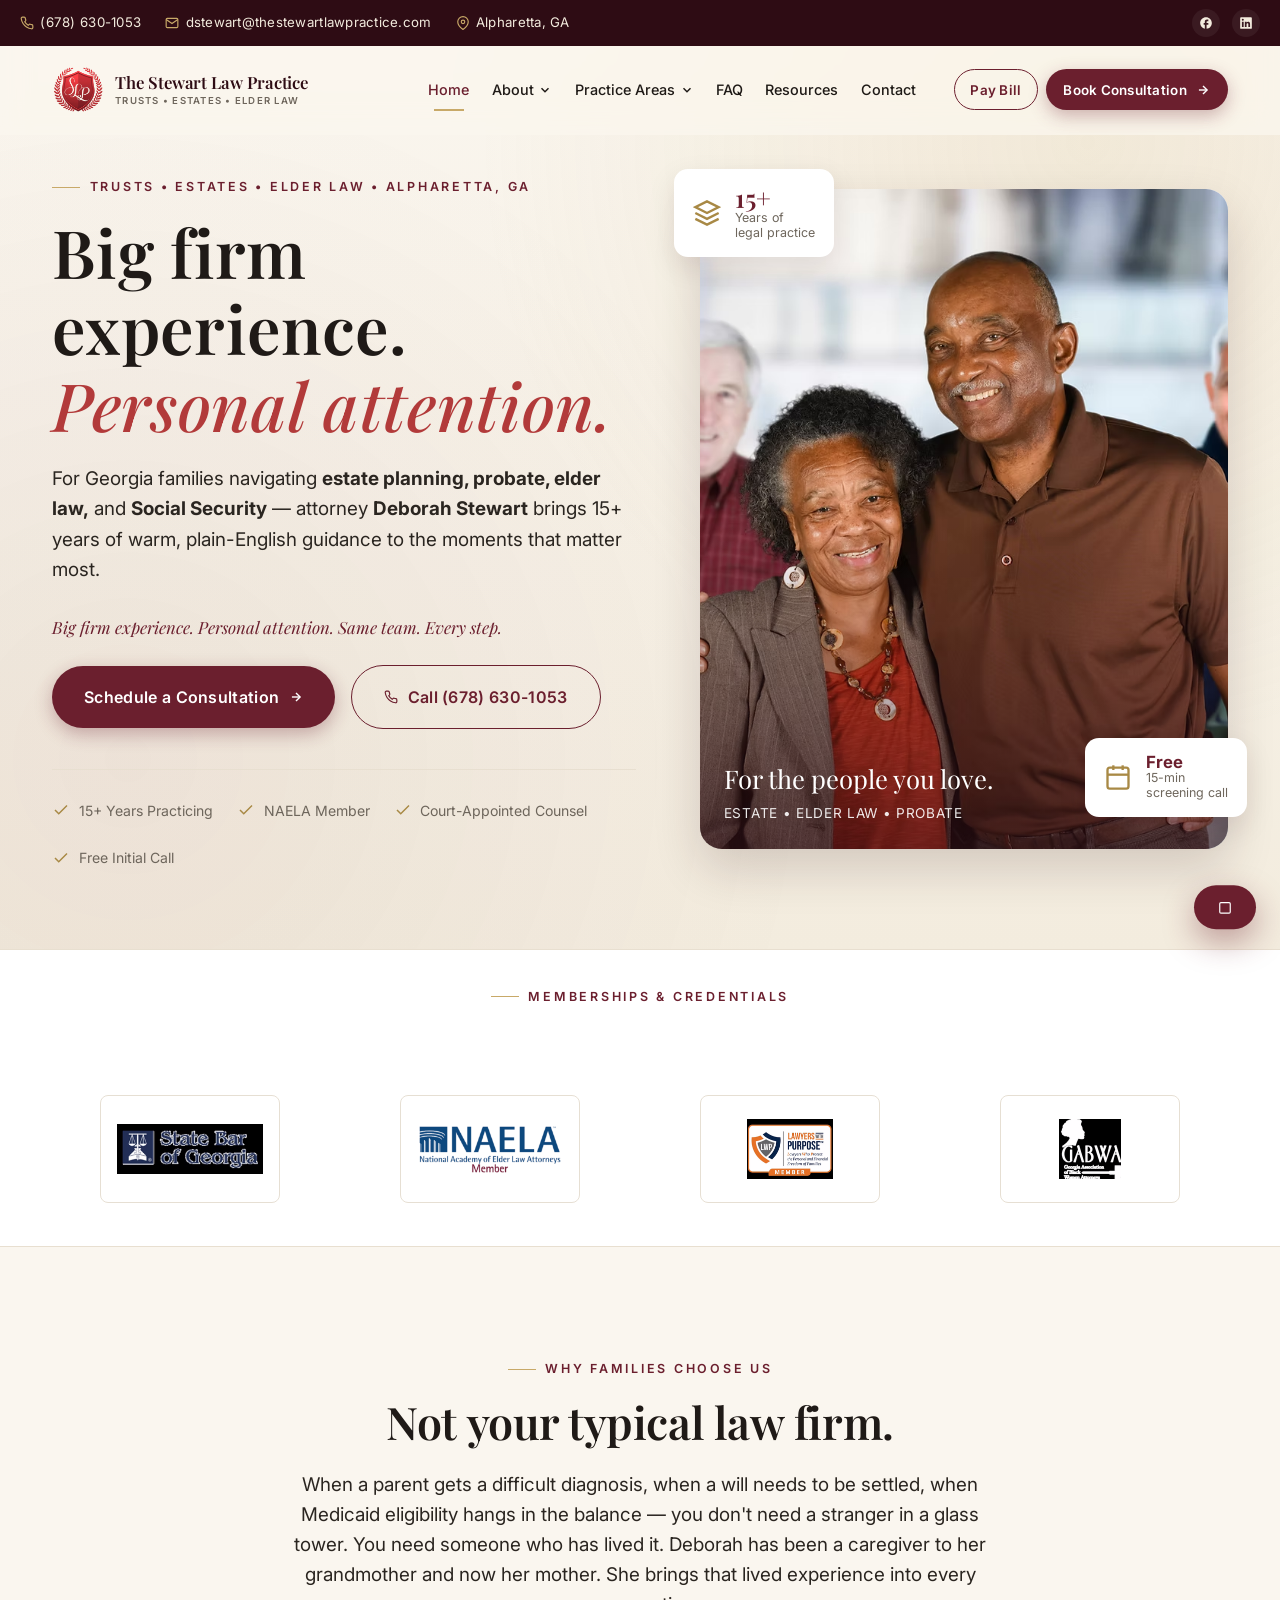
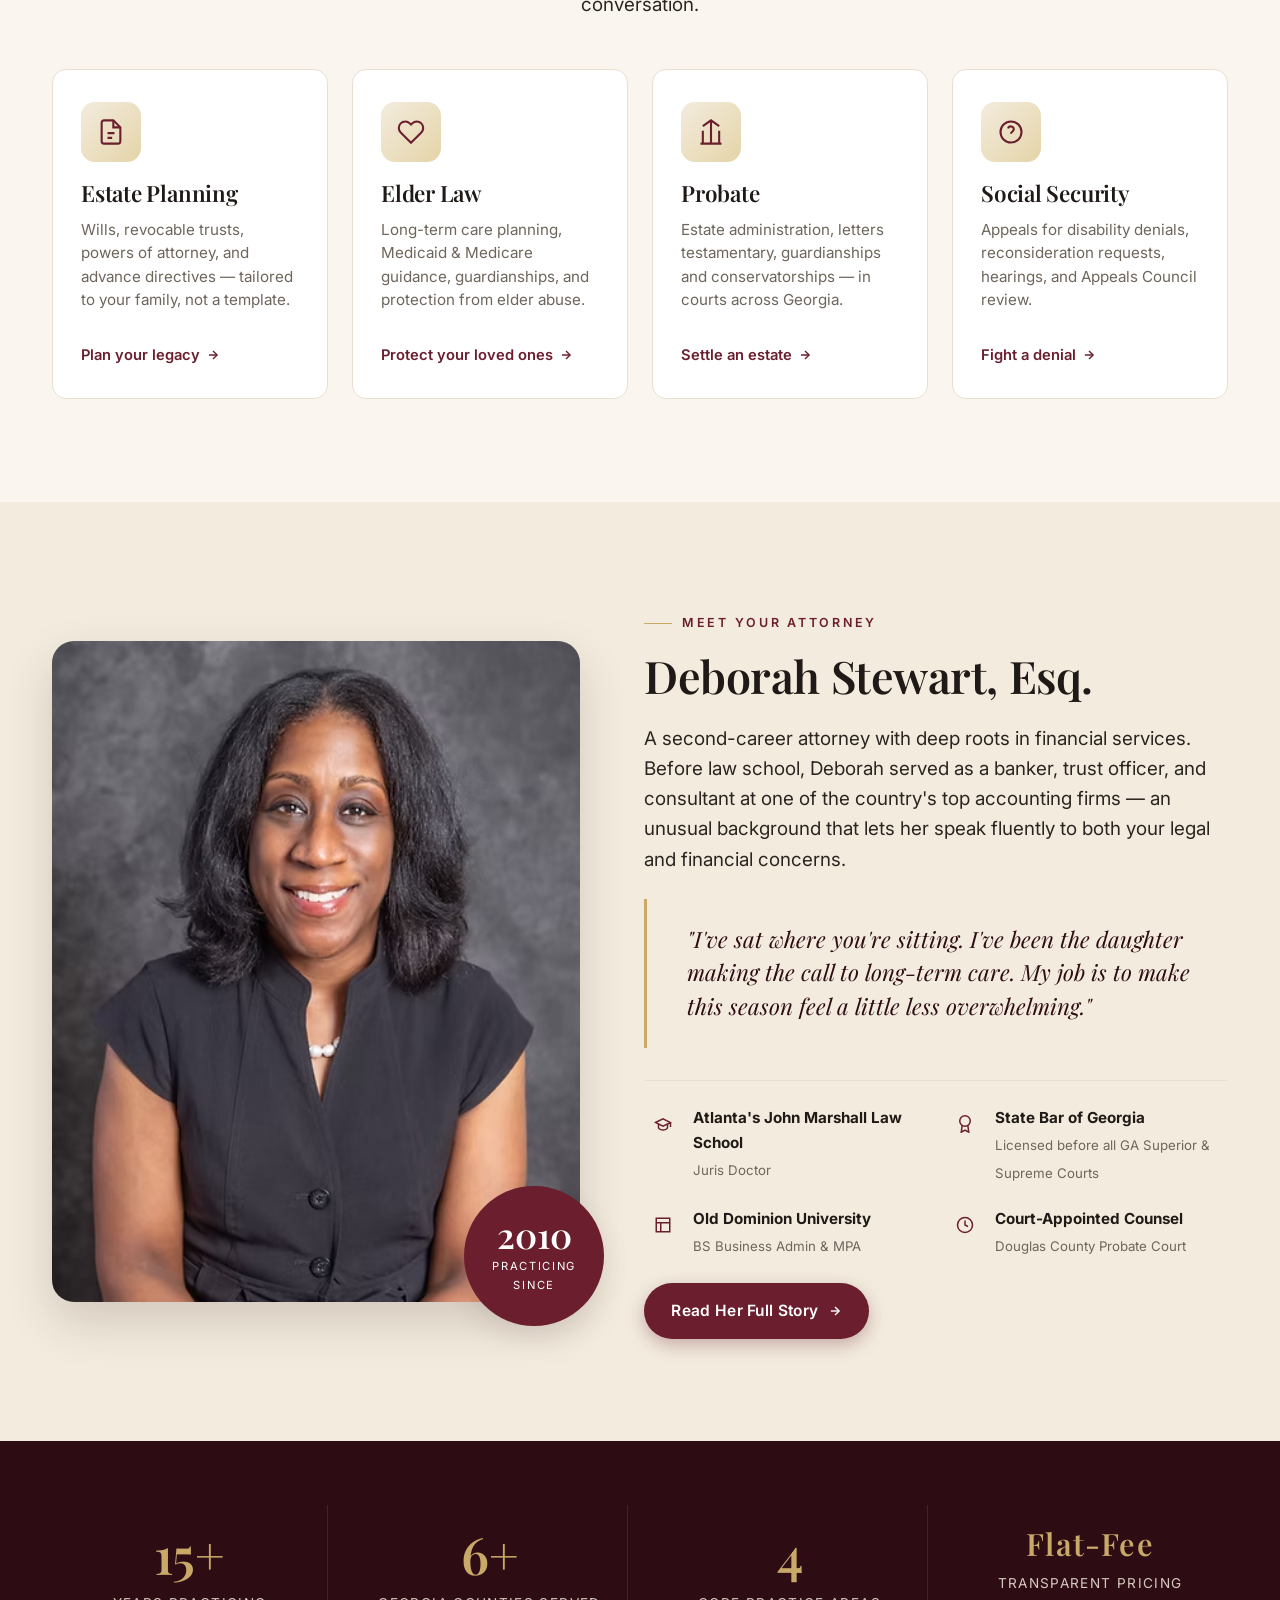
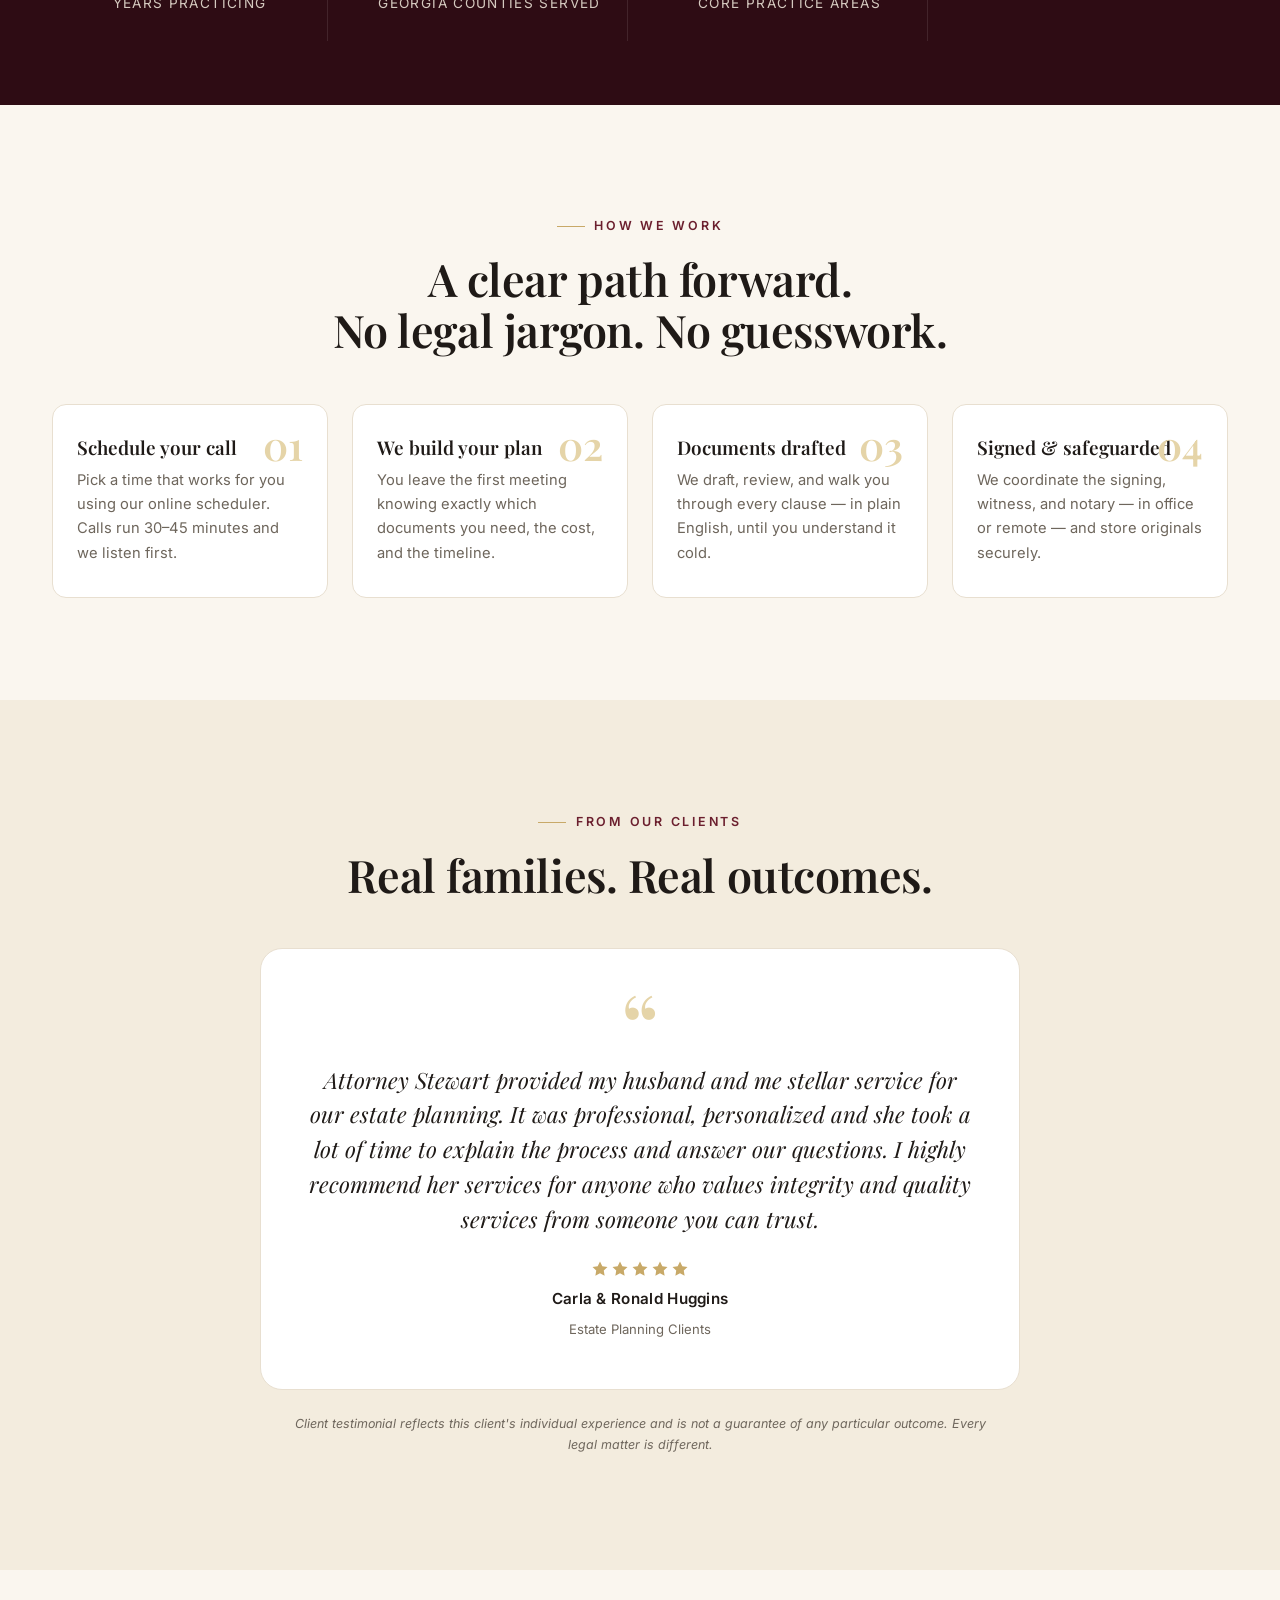
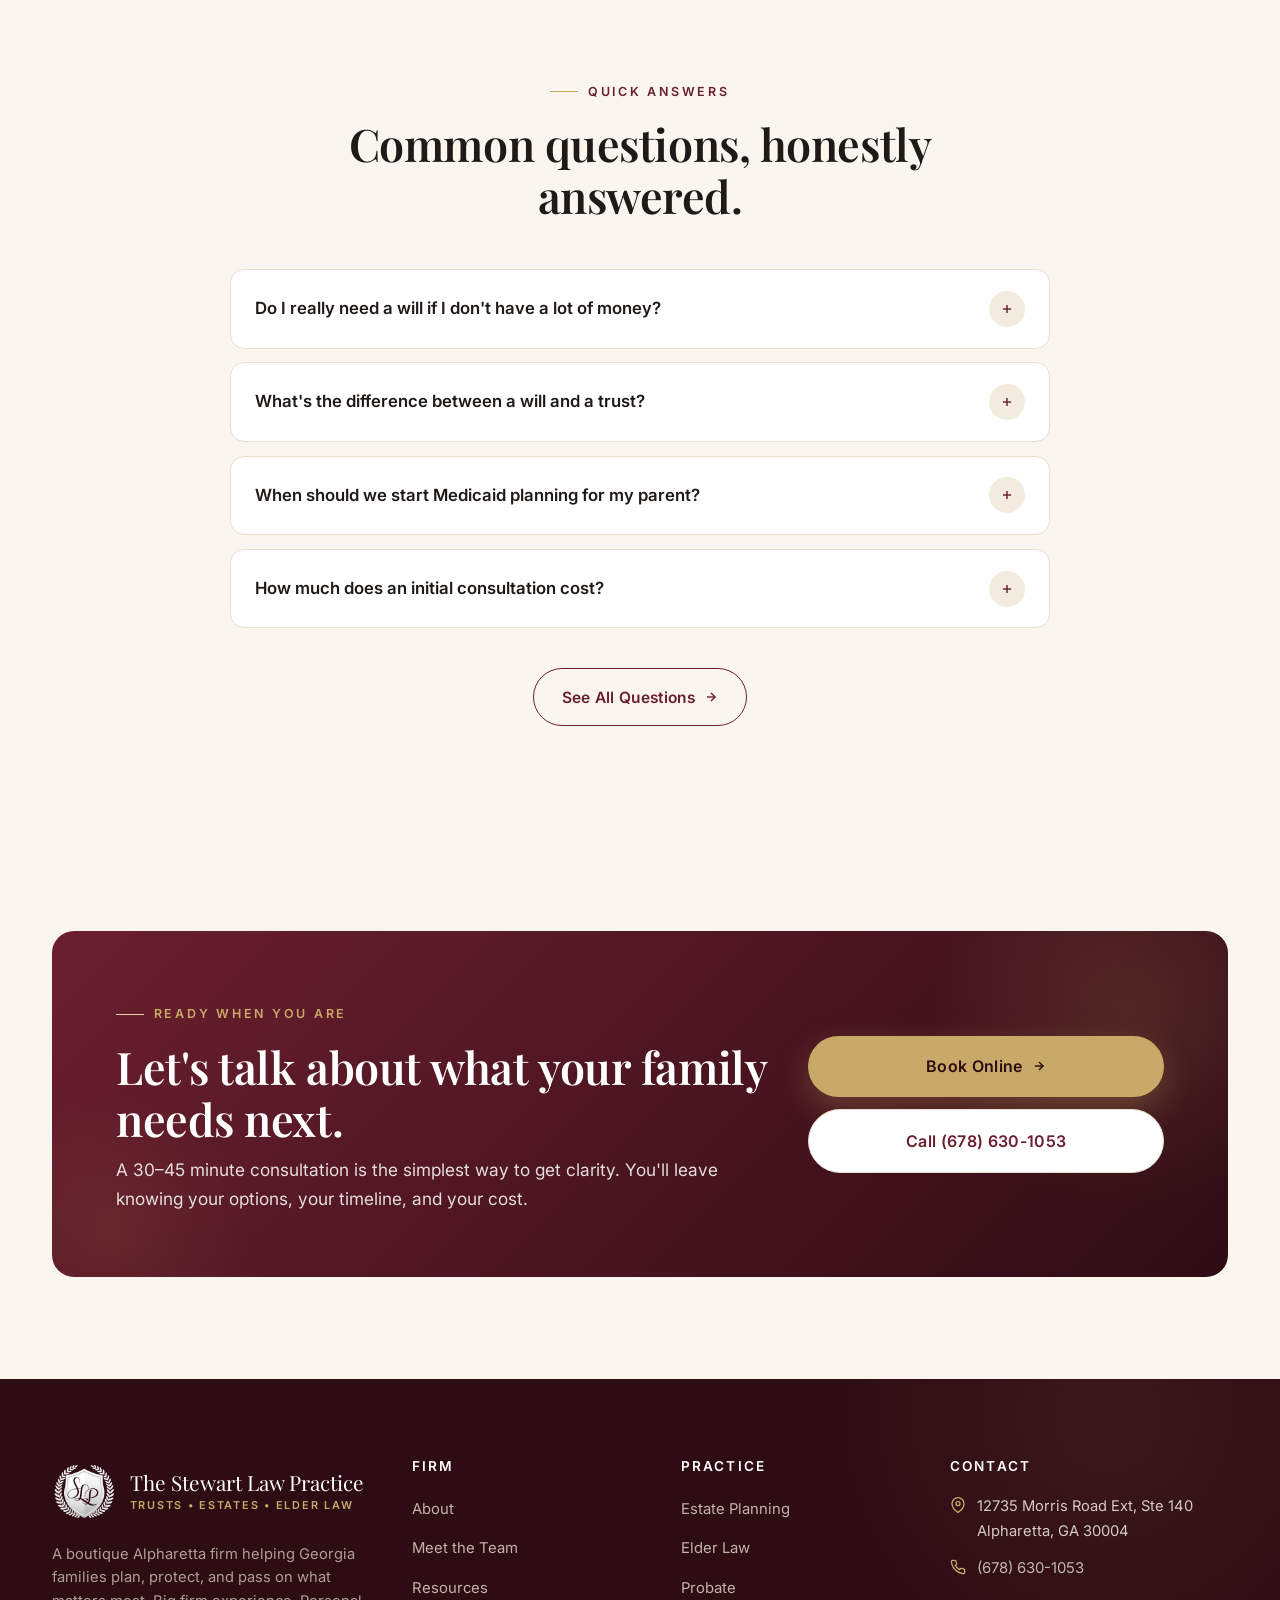
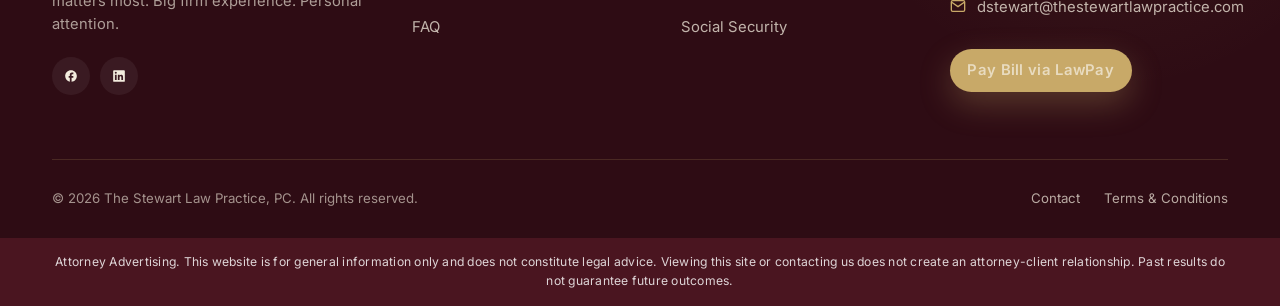
==== index.html @ 31e15aab "Pre-launch QA round: full social-sharing meta on every page + branded OG image - Added complete OG t" ====
<!DOCTYPE html>
<html lang="en">
<head>
<meta charset="UTF-8" />
<meta name="viewport" content="width=device-width, initial-scale=1.0" />
<title>The Stewart Law Practice | Estate, Elder Law & Probate | Alpharetta GA</title>
<meta name="description" content="Boutique Alpharetta law firm. Attorney Deborah Stewart guides Georgia families through estate planning, elder law, probate, and Social Security with 15+ years of personal attention." />
<link rel="canonical" href="https://www.thestewartlawpractice.com/" />
<meta property="og:title" content="The Stewart Law Practice — Estate, Elder Law & Probate Attorney" />
<meta property="og:description" content="Boutique Alpharetta law firm. Attorney Deborah Stewart guides Georgia families through estate planning, elder law, probate, and Social Security with 15+ years of personal attention." />
<meta property="og:type" content="website" />
<meta property="og:url" content="https://www.thestewartlawpractice.com/" />
<meta property="og:image" content="https://www.thestewartlawpractice.com/assets/images/og-share.png" />
<meta property="og:image:width" content="1200" />
<meta property="og:image:height" content="630" />
<meta property="og:site_name" content="The Stewart Law Practice" />
<meta name="twitter:card" content="summary_large_image" />
<meta name="twitter:title" content="The Stewart Law Practice — Estate, Elder Law & Probate Attorney" />
<meta name="twitter:description" content="Boutique Alpharetta law firm. Attorney Deborah Stewart guides Georgia families through estate planning, elder law, probate, and Social Security with 15+ years of personal attention." />
<meta name="twitter:image" content="https://www.thestewartlawpractice.com/assets/images/og-share.png" />
<link rel="icon" type="image/png" href="assets/images/logo/logo-mark-color.png" />
<link rel="apple-touch-icon" href="assets/images/logo/logo-mark-color.png" />

<!-- Fonts -->
<link rel="preconnect" href="https://fonts.googleapis.com" />
<link rel="preconnect" href="https://fonts.gstatic.com" crossorigin />
<link href="https://fonts.googleapis.com/css2?family=Playfair+Display:ital,wght@0,400;0,500;0,600;0,700;1,400;1,500&family=Inter:wght@400;500;600;700&family=Italianno&display=swap" rel="stylesheet" />

<!-- Styles -->
<link rel="stylesheet" href="assets/css/styles.css" />

<!-- Schema -->
<script type="application/ld+json">
{
  "@context": "https://schema.org",
  "@type": "LegalService",
  "name": "The Stewart Law Practice, PC",
  "image": "https://www.thestewartlawpractice.com/assets/images/og-share.png",
  "url": "https://www.thestewartlawpractice.com/",
  "telephone": "+1-678-630-1053",
  "email": "dstewart@thestewartlawpractice.com",
  "priceRange": "$$",
  "address": {
    "@type": "PostalAddress",
    "streetAddress": "12735 Morris Road Ext, Suite 140",
    "addressLocality": "Alpharetta",
    "addressRegion": "GA",
    "postalCode": "30004",
    "addressCountry": "US"
  },
  "areaServed": ["Fulton County GA", "DeKalb County GA", "Cobb County GA", "Gwinnett County GA", "Rockdale County GA"],
  "serviceType": ["Estate Planning", "Elder Law", "Probate", "Social Security Disability"],
  "founder": { "@type": "Person", "name": "Deborah Stewart" },
  "sameAs": [
    "https://www.facebook.com/thestewartlawpractice",
    "https://www.linkedin.com/company/the-stewart-law-practice-pc"
  ]
}
</script>
</head>
<body>

<!-- ===== HEADER ===== -->
<header class="site-header" id="top">
  <div class="topbar">
    <div class="container topbar__inner">
      <div class="topbar__contact">
        <span>
          <svg viewBox="0 0 24 24" fill="none" stroke="currentColor" stroke-width="2"><path d="M22 16.92v3a2 2 0 0 1-2.18 2 19.79 19.79 0 0 1-8.63-3.07 19.5 19.5 0 0 1-6-6 19.79 19.79 0 0 1-3.07-8.67A2 2 0 0 1 4.11 2h3a2 2 0 0 1 2 1.72 12.84 12.84 0 0 0 .7 2.81 2 2 0 0 1-.45 2.11L8.09 9.91a16 16 0 0 0 6 6l1.27-1.27a2 2 0 0 1 2.11-.45 12.84 12.84 0 0 0 2.81.7A2 2 0 0 1 22 16.92z"/></svg>
          <a href="tel:6786301053">(678) 630-1053</a>
        </span>
        <span>
          <svg viewBox="0 0 24 24" fill="none" stroke="currentColor" stroke-width="2"><path d="M4 4h16c1.1 0 2 .9 2 2v12c0 1.1-.9 2-2 2H4c-1.1 0-2-.9-2-2V6c0-1.1.9-2 2-2z"/><polyline points="22,6 12,13 2,6"/></svg>
          <a href="mailto:dstewart@thestewartlawpractice.com">dstewart@thestewartlawpractice.com</a>
        </span>
        <span>
          <svg viewBox="0 0 24 24" fill="none" stroke="currentColor" stroke-width="2"><path d="M21 10c0 7-9 13-9 13s-9-6-9-13a9 9 0 0 1 18 0z"/><circle cx="12" cy="10" r="3"/></svg>
          Alpharetta, GA
        </span>
      </div>
      <div class="topbar__socials">
        <a href="https://www.facebook.com/thestewartlawpractice" target="_blank" rel="noopener" aria-label="Facebook"><svg viewBox="0 0 24 24" fill="currentColor"><path d="M22 12c0-5.52-4.48-10-10-10S2 6.48 2 12c0 4.84 3.44 8.87 8 9.8V15H8v-3h2V9.5C10 7.57 11.57 6 13.5 6H16v3h-2c-.55 0-1 .45-1 1v2h3v3h-3v6.95c5.05-.5 9-4.76 9-9.95z"/></svg></a>
        <a href="https://www.linkedin.com/company/the-stewart-law-practice-pc" target="_blank" rel="noopener" aria-label="LinkedIn"><svg viewBox="0 0 24 24" fill="currentColor"><path d="M20.5 2h-17A1.5 1.5 0 0 0 2 3.5v17A1.5 1.5 0 0 0 3.5 22h17a1.5 1.5 0 0 0 1.5-1.5v-17A1.5 1.5 0 0 0 20.5 2zM8 19H5v-9h3zM6.5 8.25A1.75 1.75 0 1 1 8.25 6.5 1.78 1.78 0 0 1 6.5 8.25zM19 19h-3v-4.74c0-1.42-.6-1.93-1.38-1.93A1.74 1.74 0 0 0 13 14.19a.66.66 0 0 0 0 .14V19h-3v-9h2.9v1.3a3.11 3.11 0 0 1 2.7-1.4c1.55 0 3.36.86 3.36 3.66z"/></svg></a>
      </div>
    </div>
  </div>
  <div class="container">
    <nav class="nav" aria-label="Primary">
      <a class="brand" href="index.html" aria-label="The Stewart Law Practice — Home">
        <span class="brand__mark"><picture><source srcset="assets/images/logo/logo-mark-color.webp" type="image/webp" /><img src="assets/images/logo/logo-mark-color.png" alt="The Stewart Law Practice crest" /></picture></span>
        <span class="brand__text">
          <span class="brand__name">The Stewart Law Practice</span>
          <span class="brand__tag">Trusts &bull; Estates &bull; Elder Law</span>
        </span>
      </a>
      <ul class="nav__list">
        <li class="nav__item"><a href="index.html" class="nav__link is-active">Home</a></li>
        <li class="nav__item has-dropdown">
          <a href="about.html" class="nav__link">About <svg viewBox="0 0 24 24" fill="none" stroke="currentColor" stroke-width="2.5"><polyline points="6 9 12 15 18 9"/></svg></a>
          <div class="dropdown">
            <a href="about.html"><span class="dropdown__icon"><svg viewBox="0 0 24 24" fill="none" stroke="currentColor" stroke-width="2"><path d="M3 21v-2a4 4 0 0 1 4-4h10a4 4 0 0 1 4 4v2"/><circle cx="12" cy="7" r="4"/></svg></span><span><span class="dropdown__title">Our Firm</span><span class="dropdown__sub">Story, mission, why families choose us</span></span></a>
            <a href="team.html"><span class="dropdown__icon"><svg viewBox="0 0 24 24" fill="none" stroke="currentColor" stroke-width="2"><path d="M17 21v-2a4 4 0 0 0-4-4H5a4 4 0 0 0-4 4v2"/><circle cx="9" cy="7" r="4"/><path d="M23 21v-2a4 4 0 0 0-3-3.87"/><path d="M16 3.13a4 4 0 0 1 0 7.75"/></svg></span><span><span class="dropdown__title">Meet the Team</span><span class="dropdown__sub">Deborah Stewart & associates</span></span></a>
          </div>
        </li>
        <li class="nav__item has-dropdown">
          <a href="#" class="nav__link">Practice Areas <svg viewBox="0 0 24 24" fill="none" stroke="currentColor" stroke-width="2.5"><polyline points="6 9 12 15 18 9"/></svg></a>
          <div class="dropdown">
            <a href="estate-planning.html"><span class="dropdown__icon"><svg viewBox="0 0 24 24" fill="none" stroke="currentColor" stroke-width="2"><path d="M14 2H6a2 2 0 0 0-2 2v16a2 2 0 0 0 2 2h12a2 2 0 0 0 2-2V8z"/><polyline points="14 2 14 8 20 8"/><line x1="9" y1="13" x2="15" y2="13"/><line x1="9" y1="17" x2="13" y2="17"/></svg></span><span><span class="dropdown__title">Estate Planning</span><span class="dropdown__sub">Wills, trusts, advance directives, POAs</span></span></a>
            <a href="elder-law.html"><span class="dropdown__icon"><svg viewBox="0 0 24 24" fill="none" stroke="currentColor" stroke-width="2"><path d="M20.84 4.61a5.5 5.5 0 0 0-7.78 0L12 5.67l-1.06-1.06a5.5 5.5 0 0 0-7.78 7.78l1.06 1.06L12 21.23l7.78-7.78 1.06-1.06a5.5 5.5 0 0 0 0-7.78z"/></svg></span><span><span class="dropdown__title">Elder Law</span><span class="dropdown__sub">Medicaid, long-term care, guardianships</span></span></a>
            <a href="probate.html"><span class="dropdown__icon"><svg viewBox="0 0 24 24" fill="none" stroke="currentColor" stroke-width="2"><path d="M3 6l3 1m0 0l-3 9a5.002 5.002 0 006.001 0M6 7l3 9M6 7l6-2m6 2l3-1m-3 1l-3 9a5.002 5.002 0 006.001 0M18 7l3 9m-3-9l-6-2m0-2v2m0 16V5m0 16H9m3 0h3"/></svg></span><span><span class="dropdown__title">Probate</span><span class="dropdown__sub">Estate administration in Georgia courts</span></span></a>
            <a href="social-security.html"><span class="dropdown__icon"><svg viewBox="0 0 24 24" fill="none" stroke="currentColor" stroke-width="2"><circle cx="12" cy="12" r="10"/><path d="M9.09 9a3 3 0 0 1 5.83 1c0 2-3 3-3 3"/><line x1="12" y1="17" x2="12.01" y2="17"/></svg></span><span><span class="dropdown__title">Social Security</span><span class="dropdown__sub">Denial appeals & disability hearings</span></span></a>
          </div>
        </li>
        <li class="nav__item"><a href="faq.html" class="nav__link">FAQ</a></li>
        <li class="nav__item"><a href="resources.html" class="nav__link">Resources</a></li>
        <li class="nav__item"><a href="contact.html" class="nav__link">Contact</a></li>
      </ul>
      <div class="nav__cta">
        <a href="https://secure.lawpay.com/pages/thestewartlawpractice/operating" target="_blank" rel="noopener" class="btn btn--ghost btn--sm">Pay Bill</a>
        <a href="https://calendly.com/meetwithstewartlaw" target="_blank" rel="noopener" class="btn btn--primary btn--sm">Book Consultation <svg viewBox="0 0 24 24" fill="none" stroke="currentColor" stroke-width="2.4"><line x1="5" y1="12" x2="19" y2="12"/><polyline points="12 5 19 12 12 19"/></svg></a>
      </div>
      <button class="nav__toggle" data-nav-toggle aria-label="Open menu" aria-expanded="false"></button>
    </nav>
  </div>
</header>

<!-- Mobile nav -->
<div class="mobile-nav" data-mobile-nav>
  <ul class="mobile-nav__list">
    <li class="mobile-nav__item"><a href="index.html" class="mobile-nav__link">Home</a></li>
    <li class="mobile-nav__item">
      <button class="mobile-nav__link" data-mobile-sub>About <svg viewBox="0 0 24 24" fill="none" stroke="currentColor" stroke-width="2.5"><polyline points="6 9 12 15 18 9"/></svg></button>
      <div class="mobile-nav__sub">
        <a href="about.html">Our Firm</a>
        <a href="team.html">Meet the Team</a>
      </div>
    </li>
    <li class="mobile-nav__item">
      <button class="mobile-nav__link" data-mobile-sub>Practice Areas <svg viewBox="0 0 24 24" fill="none" stroke="currentColor" stroke-width="2.5"><polyline points="6 9 12 15 18 9"/></svg></button>
      <div class="mobile-nav__sub">
        <a href="estate-planning.html">Estate Planning</a>
        <a href="elder-law.html">Elder Law</a>
        <a href="probate.html">Probate</a>
        <a href="social-security.html">Social Security</a>
      </div>
    </li>
    <li class="mobile-nav__item"><a href="faq.html" class="mobile-nav__link">FAQ</a></li>
    <li class="mobile-nav__item"><a href="resources.html" class="mobile-nav__link">Resources</a></li>
    <li class="mobile-nav__item"><a href="contact.html" class="mobile-nav__link">Contact</a></li>
  </ul>
  <div class="mobile-nav__cta">
    <a href="https://calendly.com/meetwithstewartlaw" target="_blank" rel="noopener" class="btn btn--primary">Book a Consultation</a>
    <a href="tel:6786301053" class="btn btn--ghost">Call (678) 630-1053</a>
    <a href="https://secure.lawpay.com/pages/thestewartlawpractice/operating" target="_blank" rel="noopener" class="btn btn--light">Pay Bill via LawPay</a>
  </div>
</div>

<!-- ===== HERO ===== -->
<section class="hero">
  <div class="container">
    <div class="hero__inner">
      <div class="hero__copy reveal">
        <span class="eyebrow">Trusts • Estates • Elder Law • Alpharetta, GA</span>
        <h1 class="hero__title">Big f&zwnj;irm experience.<br/><span class="hero__title-accent">Personal attention.</span></h1>
        <p class="hero__sub">For Georgia families navigating <strong>estate planning, probate, elder law,</strong> and <strong>Social Security</strong> &mdash; attorney <strong>Deborah Stewart</strong> brings 15+ years of warm, plain-English guidance to the moments that matter most.</p>
        <p style="font-family: var(--font-display); font-style: italic; color: var(--color-primary); font-size: 1.05rem; margin-bottom: 1.5rem;">Big firm experience. Personal attention. Same team. Every step.</p>
        <div class="hero__cta">
          <a href="https://calendly.com/meetwithstewartlaw" target="_blank" rel="noopener" class="btn btn--primary btn--lg">Schedule a Consultation <svg viewBox="0 0 24 24" fill="none" stroke="currentColor" stroke-width="2.4"><line x1="5" y1="12" x2="19" y2="12"/><polyline points="12 5 19 12 12 19"/></svg></a>
          <a href="tel:6786301053" class="btn btn--ghost btn--lg">
            <svg viewBox="0 0 24 24" fill="none" stroke="currentColor" stroke-width="2"><path d="M22 16.92v3a2 2 0 0 1-2.18 2 19.79 19.79 0 0 1-8.63-3.07 19.5 19.5 0 0 1-6-6 19.79 19.79 0 0 1-3.07-8.67A2 2 0 0 1 4.11 2h3a2 2 0 0 1 2 1.72 12.84 12.84 0 0 0 .7 2.81 2 2 0 0 1-.45 2.11L8.09 9.91a16 16 0 0 0 6 6l1.27-1.27a2 2 0 0 1 2.11-.45 12.84 12.84 0 0 0 2.81.7A2 2 0 0 1 22 16.92z"/></svg>
            Call (678) 630-1053
          </a>
        </div>
        <div class="hero__trust">
          <div class="hero__trust-item"><svg viewBox="0 0 24 24" fill="none" stroke="currentColor" stroke-width="2"><polyline points="20 6 9 17 4 12"/></svg> 15+ Years Practicing</div>
          <div class="hero__trust-item"><svg viewBox="0 0 24 24" fill="none" stroke="currentColor" stroke-width="2"><polyline points="20 6 9 17 4 12"/></svg> NAELA Member</div>
          <div class="hero__trust-item"><svg viewBox="0 0 24 24" fill="none" stroke="currentColor" stroke-width="2"><polyline points="20 6 9 17 4 12"/></svg> Court-Appointed Counsel</div>
          <div class="hero__trust-item"><svg viewBox="0 0 24 24" fill="none" stroke="currentColor" stroke-width="2"><polyline points="20 6 9 17 4 12"/></svg> Free Initial Call</div>
        </div>
      </div>
      <div class="hero__visual reveal reveal-delay-2">
        <div class="hero__portrait-card">
          <picture>
            <source srcset="assets/images/hero/families-hero.avif" type="image/avif" />
            <source srcset="assets/images/hero/families-hero.webp" type="image/webp" />
            <img src="assets/images/hero/families-hero.jpg" alt="Families and seniors served by The Stewart Law Practice in Alpharetta, Georgia" fetchpriority="high" />
          </picture>
          <div class="hero__portrait-label">
            <div class="hero__portrait-name">For the people you love.</div>
            <div class="hero__portrait-role">Estate &bull; Elder Law &bull; Probate</div>
          </div>
        </div>
        <div class="hero__badge hero__badge--top">
          <svg viewBox="0 0 24 24" fill="none" stroke="currentColor" stroke-width="2"><path d="M12 2L2 7l10 5 10-5-10-5z"/><path d="M2 17l10 5 10-5"/><path d="M2 12l10 5 10-5"/></svg>
          <div>
            <div class="hero__badge-num">15+</div>
            <div class="hero__badge-text">Years of<br/>legal practice</div>
          </div>
        </div>
        <div class="hero__badge hero__badge--bottom">
          <svg viewBox="0 0 24 24" fill="none" stroke="currentColor" stroke-width="2"><rect x="3" y="4" width="18" height="18" rx="2"/><line x1="16" y1="2" x2="16" y2="6"/><line x1="8" y1="2" x2="8" y2="6"/><line x1="3" y1="10" x2="21" y2="10"/></svg>
          <div>
            <div class="hero__badge-num" style="font-size: 1.05rem; font-family: var(--font-body); font-weight: 700;">Free</div>
            <div class="hero__badge-text">15-min<br/>screening call</div>
          </div>
        </div>
      </div>
    </div>
  </div>
</section>

<!-- ===== CREDENTIAL MARQUEE ===== -->
<section class="marquee" aria-label="Professional memberships">
  <div class="container">
    <div class="center" style="padding: 0.5rem 0;">
      <span class="eyebrow" style="justify-content: center;">Memberships &amp; Credentials</span>
    </div>
    <div class="memberships-grid">
      <a href="https://www.gabar.org/" target="_blank" rel="noopener" class="memberships-grid__item" aria-label="State Bar of Georgia"><img src="assets/images/logo/membership-gabar.png" alt="State Bar of Georgia" loading="lazy" /></a>
      <a href="https://www.naela.org/" target="_blank" rel="noopener" class="memberships-grid__item" aria-label="NAELA"><img src="assets/images/logo/membership-naela.png" alt="National Academy of Elder Law Attorneys" loading="lazy" /></a>
      <a href="https://lawyerswithpurpose.com/" target="_blank" rel="noopener" class="memberships-grid__item" aria-label="Lawyers With Purpose"><img src="assets/images/logo/membership-lwp.png" alt="Lawyers With Purpose Member" loading="lazy" /></a>
      <a href="https://www.gabwa.org/" target="_blank" rel="noopener" class="memberships-grid__item" aria-label="GABWA"><img src="assets/images/logo/membership-gabwa.png" alt="Georgia Association of Black Women Attorneys" loading="lazy" /></a>
    </div>
  </div>
</section>

<!-- ===== WHY US ===== -->
<section class="section">
  <div class="container">
    <div class="section-head reveal">
      <span class="eyebrow">Why families choose us</span>
      <h2>Not your typical law firm.</h2>
      <p class="lead">When a parent gets a difficult diagnosis, when a will needs to be settled, when Medicaid eligibility hangs in the balance &mdash; you don't need a stranger in a glass tower. You need someone who has lived it. Deborah has been a caregiver to her grandmother and now her mother. She brings that lived experience into every conversation.</p>
    </div>

    <div class="practice-grid">
      <article class="practice-card reveal">
        <div class="practice-card__icon"><svg viewBox="0 0 24 24" fill="none" stroke="currentColor" stroke-width="1.8"><path d="M14 2H6a2 2 0 0 0-2 2v16a2 2 0 0 0 2 2h12a2 2 0 0 0 2-2V8z"/><polyline points="14 2 14 8 20 8"/><path d="M9 13h6M9 17h4"/></svg></div>
        <h3>Estate Planning</h3>
        <p>Wills, revocable trusts, powers of attorney, and advance directives &mdash; tailored to your family, not a template.</p>
        <a href="estate-planning.html" class="link-arrow">Plan your legacy <svg viewBox="0 0 24 24" fill="none" stroke="currentColor" stroke-width="2.4"><line x1="5" y1="12" x2="19" y2="12"/><polyline points="12 5 19 12 12 19"/></svg></a>
      </article>

      <article class="practice-card reveal reveal-delay-1">
        <div class="practice-card__icon"><svg viewBox="0 0 24 24" fill="none" stroke="currentColor" stroke-width="1.8"><path d="M20.84 4.61a5.5 5.5 0 0 0-7.78 0L12 5.67l-1.06-1.06a5.5 5.5 0 0 0-7.78 7.78l1.06 1.06L12 21.23l7.78-7.78 1.06-1.06a5.5 5.5 0 0 0 0-7.78z"/></svg></div>
        <h3>Elder Law</h3>
        <p>Long-term care planning, Medicaid &amp; Medicare guidance, guardianships, and protection from elder abuse.</p>
        <a href="elder-law.html" class="link-arrow">Protect your loved ones <svg viewBox="0 0 24 24" fill="none" stroke="currentColor" stroke-width="2.4"><line x1="5" y1="12" x2="19" y2="12"/><polyline points="12 5 19 12 12 19"/></svg></a>
      </article>

      <article class="practice-card reveal reveal-delay-2">
        <div class="practice-card__icon"><svg viewBox="0 0 24 24" fill="none" stroke="currentColor" stroke-width="1.8"><path d="M12 2v20M5 7l7-5 7 5M3 22h18M5 22V11M19 22V11"/></svg></div>
        <h3>Probate</h3>
        <p>Estate administration, letters testamentary, guardianships and conservatorships &mdash; in courts across Georgia.</p>
        <a href="probate.html" class="link-arrow">Settle an estate <svg viewBox="0 0 24 24" fill="none" stroke="currentColor" stroke-width="2.4"><line x1="5" y1="12" x2="19" y2="12"/><polyline points="12 5 19 12 12 19"/></svg></a>
      </article>

      <article class="practice-card reveal reveal-delay-3">
        <div class="practice-card__icon"><svg viewBox="0 0 24 24" fill="none" stroke="currentColor" stroke-width="1.8"><circle cx="12" cy="12" r="9"/><path d="M9.5 9a2.5 2.5 0 0 1 4.9 0.7c0 1.8-2.5 2.3-2.5 3.8"/><line x1="12" y1="17" x2="12" y2="17.01"/></svg></div>
        <h3>Social Security</h3>
        <p>Appeals for disability denials, reconsideration requests, hearings, and Appeals Council review.</p>
        <a href="social-security.html" class="link-arrow">Fight a denial <svg viewBox="0 0 24 24" fill="none" stroke="currentColor" stroke-width="2.4"><line x1="5" y1="12" x2="19" y2="12"/><polyline points="12 5 19 12 12 19"/></svg></a>
      </article>
    </div>
  </div>
</section>

<!-- ===== DEBORAH FEATURE ===== -->
<section class="section section--cream">
  <div class="container">
    <div class="deborah-feature">
      <div class="deborah-feature__visual reveal">
        <div class="deborah-feature__img">
          <picture>
            <source srcset="assets/images/team/deborah-stewart.avif" type="image/avif" />
            <source srcset="assets/images/team/deborah-stewart.webp" type="image/webp" />
            <img src="assets/images/team/deborah-stewart.jpg" alt="Attorney Deborah Stewart" loading="lazy" />
          </picture>
        </div>
        <div class="deborah-feature__stamp">
          <span class="deborah-feature__stamp-num">2010</span>
          <span class="deborah-feature__stamp-text">Practicing<br/>Since</span>
        </div>
      </div>
      <div class="deborah-feature__copy reveal reveal-delay-1">
        <span class="eyebrow">Meet your attorney</span>
        <h2>Deborah Stewart, Esq.</h2>
        <p class="lead">A second-career attorney with deep roots in financial services. Before law school, Deborah served as a banker, trust officer, and consultant at one of the country's top accounting firms &mdash; an unusual background that lets her speak fluently to both your legal and financial concerns.</p>
        <p class="deborah-feature__quote">"I've sat where you're sitting. I've been the daughter making the call to long-term care. My job is to make this season feel a little less overwhelming."</p>

        <div class="deborah-feature__creds">
          <div class="deborah-feature__cred">
            <div class="deborah-feature__cred-icon"><svg viewBox="0 0 24 24" fill="none" stroke="currentColor" stroke-width="2"><path d="M22 10v6M2 10l10-5 10 5-10 5z"/><path d="M6 12v5c0 1.7 4 3 6 3s6-1.3 6-3v-5"/></svg></div>
            <div><strong>Atlanta's John Marshall Law School</strong><span>Juris Doctor</span></div>
          </div>
          <div class="deborah-feature__cred">
            <div class="deborah-feature__cred-icon"><svg viewBox="0 0 24 24" fill="none" stroke="currentColor" stroke-width="2"><circle cx="12" cy="8" r="7"/><polyline points="8.21 13.89 7 23 12 20 17 23 15.79 13.88"/></svg></div>
            <div><strong>State Bar of Georgia</strong><span>Licensed before all GA Superior &amp; Supreme Courts</span></div>
          </div>
          <div class="deborah-feature__cred">
            <div class="deborah-feature__cred-icon"><svg viewBox="0 0 24 24" fill="none" stroke="currentColor" stroke-width="2"><path d="M3 3h18v18H3zM3 9h18M9 21V9"/></svg></div>
            <div><strong>Old Dominion University</strong><span>BS Business Admin &amp; MPA</span></div>
          </div>
          <div class="deborah-feature__cred">
            <div class="deborah-feature__cred-icon"><svg viewBox="0 0 24 24" fill="none" stroke="currentColor" stroke-width="2"><circle cx="12" cy="12" r="10"/><polyline points="12 6 12 12 16 14"/></svg></div>
            <div><strong>Court-Appointed Counsel</strong><span>Douglas County Probate Court</span></div>
          </div>
        </div>
        <a href="about.html" class="btn btn--primary">Read Her Full Story <svg viewBox="0 0 24 24" fill="none" stroke="currentColor" stroke-width="2.4"><line x1="5" y1="12" x2="19" y2="12"/><polyline points="12 5 19 12 12 19"/></svg></a>
      </div>
    </div>
  </div>
</section>

<!-- ===== STATS ===== -->
<section class="section section--ink section-tight">
  <div class="container">
    <div class="stats">
      <div class="stat reveal">
        <span class="stat__num"><span data-count="15" data-suffix="+">15+</span></span>
        <span class="stat__label">Years Practicing</span>
      </div>
      <div class="stat reveal reveal-delay-1">
        <span class="stat__num"><span data-count="6" data-suffix="+">6+</span></span>
        <span class="stat__label">Georgia Counties Served</span>
      </div>
      <div class="stat reveal reveal-delay-2">
        <span class="stat__num"><span data-count="4">4</span></span>
        <span class="stat__label">Core Practice Areas</span>
      </div>
      <div class="stat reveal reveal-delay-3">
        <span class="stat__num" style="font-size: clamp(1.4rem, 2.4vw, 2rem); letter-spacing: 0.04em;">Flat-Fee</span>
        <span class="stat__label">Transparent Pricing</span>
      </div>
    </div>
  </div>
</section>

<!-- ===== PROCESS ===== -->
<section class="section">
  <div class="container">
    <div class="section-head reveal">
      <span class="eyebrow">How we work</span>
      <h2>A clear path forward.<br/>No legal jargon. No guesswork.</h2>
    </div>
    <div class="process">
      <div class="process__step reveal">
        <h4>Schedule your call</h4>
        <p>Pick a time that works for you using our online scheduler. Calls run 30&ndash;45 minutes and we listen first.</p>
      </div>
      <div class="process__step reveal reveal-delay-1">
        <h4>We build your plan</h4>
        <p>You leave the first meeting knowing exactly which documents you need, the cost, and the timeline.</p>
      </div>
      <div class="process__step reveal reveal-delay-2">
        <h4>Documents drafted</h4>
        <p>We draft, review, and walk you through every clause &mdash; in plain English, until you understand it cold.</p>
      </div>
      <div class="process__step reveal reveal-delay-3">
        <h4>Signed &amp; safeguarded</h4>
        <p>We coordinate the signing, witness, and notary &mdash; in office or remote &mdash; and store originals securely.</p>
      </div>
    </div>
  </div>
</section>

<!-- ===== TESTIMONIAL ===== -->
<section class="section section--cream">
  <div class="container">
    <div class="section-head reveal">
      <span class="eyebrow">From our clients</span>
      <h2>Real families. Real outcomes.</h2>
    </div>
    <div class="testimonial reveal" style="margin: 0 auto;">
        <div class="testimonial__quote-mark">&ldquo;</div>
        <p class="testimonial__quote">Attorney Stewart provided my husband and me stellar service for our estate planning. It was professional, personalized and she took a lot of time to explain the process and answer our questions. I highly recommend her services for anyone who values integrity and quality services from someone you can trust.</p>
        <div class="testimonial__attr">
          <div class="testimonial__stars" aria-label="5 out of 5 stars">
            <svg viewBox="0 0 24 24" fill="currentColor" aria-hidden="true"><polygon points="12 2 15.09 8.26 22 9.27 17 14.14 18.18 21.02 12 17.77 5.82 21.02 7 14.14 2 9.27 8.91 8.26 12 2"/></svg>
            <svg viewBox="0 0 24 24" fill="currentColor" aria-hidden="true"><polygon points="12 2 15.09 8.26 22 9.27 17 14.14 18.18 21.02 12 17.77 5.82 21.02 7 14.14 2 9.27 8.91 8.26 12 2"/></svg>
            <svg viewBox="0 0 24 24" fill="currentColor" aria-hidden="true"><polygon points="12 2 15.09 8.26 22 9.27 17 14.14 18.18 21.02 12 17.77 5.82 21.02 7 14.14 2 9.27 8.91 8.26 12 2"/></svg>
            <svg viewBox="0 0 24 24" fill="currentColor" aria-hidden="true"><polygon points="12 2 15.09 8.26 22 9.27 17 14.14 18.18 21.02 12 17.77 5.82 21.02 7 14.14 2 9.27 8.91 8.26 12 2"/></svg>
            <svg viewBox="0 0 24 24" fill="currentColor" aria-hidden="true"><polygon points="12 2 15.09 8.26 22 9.27 17 14.14 18.18 21.02 12 17.77 5.82 21.02 7 14.14 2 9.27 8.91 8.26 12 2"/></svg>
          </div>
          <div class="testimonial__name">Carla &amp; Ronald Huggins</div>
          <div class="testimonial__location">Estate Planning Clients</div>
        </div>
      </div>
      <p class="center muted" style="font-size: 0.78rem; margin-top: 1.5rem; max-width: 720px; margin-left: auto; margin-right: auto;"><em>Client testimonial reflects this client&apos;s individual experience and is not a guarantee of any particular outcome. Every legal matter is different.</em></p>
    </section>

<!-- ===== FAQ TEASER ===== -->
<section class="section">
  <div class="container">
    <div class="section-head reveal">
      <span class="eyebrow">Quick answers</span>
      <h2>Common questions, honestly answered.</h2>
    </div>

    <div class="faq reveal">
      <div class="faq__item">
        <button class="faq__trigger" aria-expanded="false">
          Do I really need a will if I don't have a lot of money?
          <span class="faq__icon"><svg viewBox="0 0 24 24" fill="none" stroke="currentColor" stroke-width="2.5"><line x1="12" y1="5" x2="12" y2="19"/><line x1="5" y1="12" x2="19" y2="12"/></svg></span>
        </button>
        <div class="faq__body">
          <div class="faq__body-inner">
            <p>Yes. A will is not about wealth &mdash; it's about clarity. Without one, Georgia decides who inherits, who raises your minor children, and how disputes are resolved. Even a modest estate (a home, retirement accounts, life insurance) benefits from a will plus a power of attorney and advance directive.</p>
          </div>
        </div>
      </div>
      <div class="faq__item">
        <button class="faq__trigger" aria-expanded="false">
          What's the difference between a will and a trust?
          <span class="faq__icon"><svg viewBox="0 0 24 24" fill="none" stroke="currentColor" stroke-width="2.5"><line x1="12" y1="5" x2="12" y2="19"/><line x1="5" y1="12" x2="19" y2="12"/></svg></span>
        </button>
        <div class="faq__body">
          <div class="faq__body-inner">
            <p>A will is a set of instructions that goes through probate court after you pass. A revocable living trust holds your assets during your lifetime and transfers them privately at death &mdash; bypassing probate. We help you decide which is right based on your assets, family situation, and goals.</p>
          </div>
        </div>
      </div>
      <div class="faq__item">
        <button class="faq__trigger" aria-expanded="false">
          When should we start Medicaid planning for my parent?
          <span class="faq__icon"><svg viewBox="0 0 24 24" fill="none" stroke="currentColor" stroke-width="2.5"><line x1="12" y1="5" x2="12" y2="19"/><line x1="5" y1="12" x2="19" y2="12"/></svg></span>
        </button>
        <div class="faq__body">
          <div class="faq__body-inner">
            <p>Yesterday. Georgia Medicaid uses a 5-year "look-back" period, so the earlier we plan, the more options you have to protect family assets while qualifying for long-term care benefits. If you're already inside the look-back window, there are still strategies &mdash; come talk to us before making transfers.</p>
          </div>
        </div>
      </div>
      <div class="faq__item">
        <button class="faq__trigger" aria-expanded="false">
          How much does an initial consultation cost?
          <span class="faq__icon"><svg viewBox="0 0 24 24" fill="none" stroke="currentColor" stroke-width="2.5"><line x1="12" y1="5" x2="12" y2="19"/><line x1="5" y1="12" x2="19" y2="12"/></svg></span>
        </button>
        <div class="faq__body">
          <div class="faq__body-inner">
            <p>The first 15 minutes is a free phone screening &mdash; we use it to make sure we're a good fit. Full consultations are flat-fee and disclosed upfront before you book. No surprise bills, ever.</p>
          </div>
        </div>
      </div>
    </div>

    <div class="center" style="margin-top: 2.5rem">
      <a href="faq.html" class="btn btn--ghost">See All Questions <svg viewBox="0 0 24 24" fill="none" stroke="currentColor" stroke-width="2.4"><line x1="5" y1="12" x2="19" y2="12"/><polyline points="12 5 19 12 12 19"/></svg></a>
    </div>
  </div>
</section>

<!-- ===== CTA ===== -->
<section class="section">
  <div class="container">
    <div class="cta-block reveal">
      <div class="cta-block__inner">
        <div>
          <span class="eyebrow" style="color: var(--color-gold);">Ready when you are</span>
          <h2>Let's talk about what your family needs next.</h2>
          <p>A 30&ndash;45 minute consultation is the simplest way to get clarity. You'll leave knowing your options, your timeline, and your cost.</p>
        </div>
        <div class="cta-block__actions">
          <a href="https://calendly.com/meetwithstewartlaw" target="_blank" rel="noopener" class="btn btn--gold btn--lg">Book Online <svg viewBox="0 0 24 24" fill="none" stroke="currentColor" stroke-width="2.4"><line x1="5" y1="12" x2="19" y2="12"/><polyline points="12 5 19 12 12 19"/></svg></a>
          <a href="tel:6786301053" class="btn btn--light btn--lg">Call (678) 630-1053</a>
        </div>
      </div>
    </div>
  </div>
</section>

<!-- ===== FOOTER ===== -->
<footer class="site-footer">
  <div class="container">
    <div class="footer__grid">
      <div class="footer__brand-block">
        <div class="footer__brand">
          <span class="footer__brand-mark"><picture><source srcset="assets/images/logo/logo-mark-white.webp" type="image/webp" /><img src="assets/images/logo/logo-mark-white.png" alt="" /></picture></span>
          <div class="footer__brand-text">
            <span class="footer__brand-name">The Stewart Law Practice</span>
            <span class="footer__brand-tag">Trusts &bull; Estates &bull; Elder Law</span>
          </div>
        </div>
        <p class="footer__desc">A boutique Alpharetta firm helping Georgia families plan, protect, and pass on what matters most. Big firm experience. Personal attention.</p>
        <div class="footer__socials">
          <a href="https://www.facebook.com/thestewartlawpractice" target="_blank" rel="noopener" aria-label="Facebook"><svg viewBox="0 0 24 24" fill="currentColor"><path d="M22 12c0-5.52-4.48-10-10-10S2 6.48 2 12c0 4.84 3.44 8.87 8 9.8V15H8v-3h2V9.5C10 7.57 11.57 6 13.5 6H16v3h-2c-.55 0-1 .45-1 1v2h3v3h-3v6.95c5.05-.5 9-4.76 9-9.95z"/></svg></a>
          <a href="https://www.linkedin.com/company/the-stewart-law-practice-pc" target="_blank" rel="noopener" aria-label="LinkedIn"><svg viewBox="0 0 24 24" fill="currentColor"><path d="M20.5 2h-17A1.5 1.5 0 0 0 2 3.5v17A1.5 1.5 0 0 0 3.5 22h17a1.5 1.5 0 0 0 1.5-1.5v-17A1.5 1.5 0 0 0 20.5 2zM8 19H5v-9h3zM6.5 8.25A1.75 1.75 0 1 1 8.25 6.5 1.78 1.78 0 0 1 6.5 8.25zM19 19h-3v-4.74c0-1.42-.6-1.93-1.38-1.93A1.74 1.74 0 0 0 13 14.19a.66.66 0 0 0 0 .14V19h-3v-9h2.9v1.3a3.11 3.11 0 0 1 2.7-1.4c1.55 0 3.36.86 3.36 3.66z"/></svg></a>
        </div>
      </div>
      <div class="footer__col">
        <h4>Firm</h4>
        <ul>
          <li><a href="about.html">About</a></li>
          <li><a href="team.html">Meet the Team</a></li>
          <li><a href="resources.html">Resources</a></li>
          <li><a href="faq.html">FAQ</a></li>
        </ul>
      </div>
      <div class="footer__col">
        <h4>Practice</h4>
        <ul>
          <li><a href="estate-planning.html">Estate Planning</a></li>
          <li><a href="elder-law.html">Elder Law</a></li>
          <li><a href="probate.html">Probate</a></li>
          <li><a href="social-security.html">Social Security</a></li>
        </ul>
      </div>
      <div class="footer__col">
        <h4>Contact</h4>
        <div class="footer__contact-line"><svg viewBox="0 0 24 24" fill="none" stroke="currentColor" stroke-width="2"><path d="M21 10c0 7-9 13-9 13s-9-6-9-13a9 9 0 0 1 18 0z"/><circle cx="12" cy="10" r="3"/></svg> 12735 Morris Road Ext, Ste 140<br/>Alpharetta, GA 30004</div>
        <div class="footer__contact-line"><svg viewBox="0 0 24 24" fill="none" stroke="currentColor" stroke-width="2"><path d="M22 16.92v3a2 2 0 0 1-2.18 2 19.79 19.79 0 0 1-8.63-3.07 19.5 19.5 0 0 1-6-6 19.79 19.79 0 0 1-3.07-8.67A2 2 0 0 1 4.11 2h3a2 2 0 0 1 2 1.72 12.84 12.84 0 0 0 .7 2.81 2 2 0 0 1-.45 2.11L8.09 9.91a16 16 0 0 0 6 6l1.27-1.27a2 2 0 0 1 2.11-.45 12.84 12.84 0 0 0 2.81.7A2 2 0 0 1 22 16.92z"/></svg> <a href="tel:6786301053">(678) 630-1053</a></div>
        <div class="footer__contact-line"><svg viewBox="0 0 24 24" fill="none" stroke="currentColor" stroke-width="2"><path d="M4 4h16c1.1 0 2 .9 2 2v12c0 1.1-.9 2-2 2H4c-1.1 0-2-.9-2-2V6c0-1.1.9-2 2-2z"/><polyline points="22,6 12,13 2,6"/></svg> <a href="mailto:dstewart@thestewartlawpractice.com">dstewart@thestewartlawpractice.com</a></div>
        <a href="https://secure.lawpay.com/pages/thestewartlawpractice/operating" target="_blank" rel="noopener" class="btn btn--gold btn--sm" style="margin-top: 1rem">Pay Bill via LawPay</a>
      </div>
    </div>
    <div class="footer__bottom">
      <div>© <span data-year>2026</span> The Stewart Law Practice, PC. All rights reserved.</div>
      <div class="footer__legal">
        <a href="contact.html">Contact</a>
        <a href="https://www.thestewartlawpractice.com/terms-conditions" target="_blank" rel="noopener">Terms &amp; Conditions</a>
      </div>
    </div>
  </div>
  <div class="disclaimer-bar">
    <div class="container">
      <em>Attorney Advertising. This website is for general information only and does not constitute legal advice. Viewing this site or contacting us does not create an attorney-client relationship. Past results do not guarantee future outcomes.</em>
    </div>
  </div>
</footer>

<!-- Floating CTA -->
<a href="https://calendly.com/meetwithstewartlaw" target="_blank" rel="noopener" class="fab" aria-label="Schedule a consultation">
  <svg viewBox="0 0 24 24" fill="none" stroke="currentColor" stroke-width="2"><rect x="3" y="4" width="18" height="18" rx="2" ry="2"/><line x1="16" y1="2" x2="16" y
---- assets/css/styles.css ----
/* ==========================================================================
   The Stewart Law Practice — Design System
   Author: Creative Director Build
   Brand: Elder Law • Estate Planning • Probate • Social Security
   ========================================================================== */

/* ----- 1. DESIGN TOKENS ----- */
:root {
  /* Brand palette — evolved from logo */
  --color-primary: #6B1F2E;        /* Deep wine / burgundy (logo crest) */
  --color-primary-dark: #4A1520;   /* Hover / pressed */
  --color-primary-deep: #2E0C14;   /* Footer, deepest shade */
  --color-primary-soft: #8C2E3F;   /* Lighter accent */
  --color-gold: #C8A968;           /* Warm metallic — accents, dividers */
  --color-gold-dark: #A88945;
  --color-gold-soft: #E5D4A8;
  --color-sage: #7A8B6B;           /* Legacy / growth secondary */
  --color-sage-soft: #DDE3D5;

  /* Neutrals */
  --color-ivory: #FAF6EF;          /* Default page surface */
  --color-cream: #F3ECDE;          /* Card surface */
  --color-white: #FFFFFF;
  --color-ink: #1F1A17;            /* Headings, deepest text */
  --color-text: #2A2520;           /* Body text */
  --color-muted: #6E665C;          /* Secondary text */
  --color-border: #E8DFD0;
  --color-border-soft: #F0E8D6;
  --color-shadow: rgba(46, 12, 20, 0.08);
  --color-shadow-strong: rgba(46, 12, 20, 0.18);
  --color-error: #B23A3A;

  /* Typography */
  --font-display: 'Playfair Display', 'Cormorant Garamond', Georgia, serif;
  --font-body: 'Inter', system-ui, -apple-system, 'Segoe UI', Roboto, sans-serif;
  --font-mono: 'JetBrains Mono', ui-monospace, monospace;

  /* Spacing scale (8pt grid, fluid) */
  --space-3xs: 0.25rem;
  --space-2xs: 0.5rem;
  --space-xs: 0.75rem;
  --space-sm: 1rem;
  --space-md: 1.5rem;
  --space-lg: 2rem;
  --space-xl: 3rem;
  --space-2xl: 4.5rem;
  --space-3xl: 6.5rem;
  --space-4xl: 9rem;

  /* Radii */
  --radius-sm: 4px;
  --radius-md: 8px;
  --radius-lg: 14px;
  --radius-xl: 22px;
  --radius-full: 9999px;

  /* Elevation */
  --elev-1: 0 2px 8px rgba(46, 12, 20, 0.06);
  --elev-2: 0 10px 28px rgba(46, 12, 20, 0.10);
  --elev-3: 0 20px 48px rgba(46, 12, 20, 0.16);
  --elev-gold: 0 12px 32px rgba(200, 169, 104, 0.28);

  /* Motion */
  --ease: cubic-bezier(0.2, 0.65, 0.3, 1);
  --ease-out: cubic-bezier(0.16, 1, 0.3, 1);
  --duration-fast: 180ms;
  --duration: 320ms;
  --duration-slow: 600ms;

  /* Layout */
  --container: 1240px;
  --container-wide: 1400px;
  --container-narrow: 880px;
  --container-prose: 720px;
  --header-height: 88px;
}

/* ----- 2. RESET & BASE ----- */
*, *::before, *::after { box-sizing: border-box; }
html { -webkit-text-size-adjust: 100%; scroll-behavior: smooth; }
body {
  margin: 0;
  font-family: var(--font-body);
  font-size: 17px;
  line-height: 1.65;
  color: var(--color-text);
  background: var(--color-ivory);
  -webkit-font-smoothing: antialiased;
  -moz-osx-font-smoothing: grayscale;
  text-rendering: optimizeLegibility;
}
.page-wrap { overflow-x: clip; }
section[id], main { scroll-margin-top: calc(var(--header-height) + 50px); }
img, svg, video { display: block; max-width: 100%; height: auto; }
/* Default constraint on all decorative SVGs (icons inside buttons/links) so none render at native 24px */
.btn svg,
.link-arrow svg,
a svg:not([width]),
button svg:not([width]) { width: 14px; height: 14px; flex: none; }
.btn--lg svg { width: 16px; height: 16px; }
.eyebrow svg, .nav__link svg, .dropdown__icon svg, .hero__trust-item svg, .testimonial__stars svg, .topbar svg { width: auto; height: auto; }
a { color: var(--color-primary); text-decoration: none; transition: color var(--duration-fast) var(--ease); }
a:hover { color: var(--color-primary-dark); }
button { font: inherit; cursor: pointer; border: 0; background: none; color: inherit; }
ul, ol { padding-left: 1.2rem; }
p { margin: 0 0 1em; }
:focus-visible { outline: 3px solid var(--color-gold); outline-offset: 3px; border-radius: 4px; }

/* ----- 3. TYPOGRAPHY ----- */
h1, h2, h3, h4, h5 {
  font-family: var(--font-display);
  font-weight: 600;
  line-height: 1.15;
  color: var(--color-ink);
  margin: 0 0 0.5em;
  letter-spacing: -0.01em;
}
h1 { font-size: clamp(2.4rem, 5.2vw, 4.2rem); font-weight: 600; letter-spacing: -0.02em; }
.hero__title,
.hero__title * {
  font-variant-ligatures: no-common-ligatures no-contextual no-discretionary-ligatures no-historical-ligatures;
  -webkit-font-feature-settings: "liga" 0, "clig" 0, "dlig" 0, "hlig" 0, "calt" 0;
  font-feature-settings: "liga" 0, "clig" 0, "dlig" 0, "hlig" 0, "calt" 0;
}
.hero__title { letter-spacing: 0.005em; }
.hero__title-accent {
  color: var(--color-error);
  font-style: italic;
  font-weight: 500;
  letter-spacing: 0.01em;
  display: inline-block;
  padding-right: 0.1em;
  font-feature-settings: "liga" 0, "dlig" 0;
}
.hero__title em {
  color: var(--color-error);
  font-style: italic;
  font-weight: 500;
  letter-spacing: 0.01em;
  display: inline-block;
  padding-right: 0.1em;
  font-feature-settings: "liga" 0, "dlig" 0;
}
h2 { font-size: clamp(1.9rem, 3.6vw, 2.8rem); }
h3 { font-size: clamp(1.4rem, 2.4vw, 1.9rem); }
h4 { font-size: 1.25rem; font-family: var(--font-body); font-weight: 600; letter-spacing: 0; }

.eyebrow {
  font-family: var(--font-body);
  font-size: 0.78rem;
  text-transform: uppercase;
  letter-spacing: 0.22em;
  font-weight: 600;
  color: var(--color-primary);
  display: inline-flex;
  align-items: center;
  gap: 0.6rem;
  margin-bottom: 1rem;
}
.eyebrow::before {
  content: '';
  width: 28px;
  height: 1px;
  background: var(--color-gold);
}
.lead { font-size: 1.18rem; line-height: 1.6; color: var(--color-text); }
.muted { color: var(--color-muted); }
.script {
  font-family: 'Italianno', 'Great Vibes', cursive;
  font-size: 2.4rem;
  color: var(--color-primary);
  line-height: 1;
}

/* ----- 4. CONTAINER & LAYOUT ----- */
.container { width: 100%; max-width: var(--container); padding: 0 clamp(1.25rem, 4vw, 2rem); margin: 0 auto; }
.container-wide { max-width: var(--container-wide); }
.container-narrow { max-width: var(--container-narrow); }
.container-prose { max-width: var(--container-prose); }
.section { padding: clamp(3.5rem, 8vw, 6.5rem) 0; position: relative; }
.section-tight { padding: clamp(2.5rem, 5vw, 4rem) 0; }
.section--cream { background: var(--color-cream); }
.section--ink { background: var(--color-primary-deep); color: var(--color-cream); }
.section--ink h1, .section--ink h2, .section--ink h3 { color: var(--color-white); }

.grid { display: grid; gap: var(--space-lg); }
.grid-2 { grid-template-columns: repeat(auto-fit, minmax(280px, 1fr)); }
.grid-3 { grid-template-columns: repeat(auto-fit, minmax(260px, 1fr)); }
.grid-4 { grid-template-columns: repeat(auto-fit, minmax(220px, 1fr)); }

/* ----- 5. BUTTONS ----- */
.btn {
  display: inline-flex;
  align-items: center;
  gap: 0.6rem;
  padding: 0.95rem 1.7rem;
  border-radius: var(--radius-full);
  font-weight: 600;
  font-size: 0.97rem;
  letter-spacing: 0.02em;
  cursor: pointer;
  transition: all var(--duration) var(--ease);
  position: relative;
  isolation: isolate;
  white-space: nowrap;
}
.btn svg { width: 14px; height: 14px; transition: transform var(--duration) var(--ease); flex: none; }
.btn:hover svg { transform: translateX(3px); }
.btn--lg svg { width: 16px; height: 16px; }
.btn--primary {
  background: var(--color-primary);
  color: var(--color-white);
  box-shadow: 0 6px 18px rgba(107, 31, 46, 0.32);
}
.btn--primary:hover { background: var(--color-primary-dark); color: var(--color-white); transform: translateY(-2px); box-shadow: 0 10px 26px rgba(107, 31, 46, 0.42); }
.btn--gold {
  background: var(--color-gold);
  color: var(--color-primary-deep);
  box-shadow: var(--elev-gold);
}
.btn--gold:hover { background: var(--color-gold-dark); color: var(--color-white); transform: translateY(-2px); }
.btn--ghost {
  background: transparent;
  color: var(--color-primary);
  border: 1.5px solid var(--color-primary);
}
.btn--ghost:hover { background: var(--color-primary); color: var(--color-white); }
.btn--light {
  background: var(--color-white);
  color: var(--color-primary);
  border: 1.5px solid var(--color-border);
}
.btn--light:hover { border-color: var(--color-primary); transform: translateY(-2px); box-shadow: var(--elev-2); }
.btn--lg { padding: 1.1rem 2rem; font-size: 1rem; }
.btn--sm { padding: 0.6rem 1.1rem; font-size: 0.88rem; }

.link-arrow {
  display: inline-flex;
  align-items: center;
  gap: 0.4rem;
  font-weight: 600;
  color: var(--color-primary);
  border-bottom: 1px solid transparent;
  padding-bottom: 2px;
  transition: all var(--duration-fast) var(--ease);
  font-size: 0.92rem;
}
.link-arrow svg { width: 13px; height: 13px; }
.link-arrow:hover { gap: 0.7rem; border-bottom-color: var(--color-gold); }

/* ----- 6. HEADER / NAVIGATION ----- */
.site-header {
  position: fixed;
  top: 0;
  left: 0;
  right: 0;
  z-index: 100;
  background: rgba(250, 246, 239, 0.78);
  backdrop-filter: saturate(1.5) blur(14px);
  -webkit-backdrop-filter: saturate(1.5) blur(14px);
  border-bottom: 1px solid transparent;
  transition: background var(--duration) var(--ease), border-color var(--duration) var(--ease), box-shadow var(--duration) var(--ease);
}
.site-header.is-scrolled {
  background: rgba(255, 255, 255, 0.92);
  border-bottom-color: var(--color-border);
  box-shadow: 0 4px 24px rgba(46, 12, 20, 0.06);
}
.topbar {
  background: var(--color-primary-deep);
  color: var(--color-cream);
  font-size: 0.83rem;
  letter-spacing: 0.02em;
}
.topbar__inner { display: flex; justify-content: space-between; align-items: center; padding: 0.55rem 0; gap: 1rem; flex-wrap: wrap; }
.topbar a { color: var(--color-cream); }
.topbar a:hover { color: var(--color-gold); }
.topbar__contact { display: flex; gap: 1.5rem; align-items: center; flex-wrap: wrap; }
.topbar__contact span { display: inline-flex; align-items: center; gap: 0.4rem; }
.topbar__contact svg { width: 14px; height: 14px; color: var(--color-gold); }
.topbar__socials { display: flex; gap: 0.75rem; }
.topbar__socials a { display: inline-flex; align-items: center; justify-content: center; width: 28px; height: 28px; border-radius: 50%; background: rgba(255,255,255,0.06); transition: background var(--duration-fast); }
.topbar__socials a:hover { background: var(--color-gold); color: var(--color-primary-deep); }
.topbar__socials svg { width: 13px; height: 13px; }

.nav { display: flex; align-items: center; justify-content: flex-start; height: var(--header-height); gap: 1rem; flex-wrap: nowrap; }
.brand { display: flex; align-items: center; gap: 0.7rem; text-decoration: none; flex: none; }
.brand__mark { width: 52px; height: 52px; flex: none; display: flex; align-items: center; justify-content: center; transition: transform var(--duration) var(--ease); }
.brand:hover .brand__mark { transform: scale(1.05); }
.brand__mark img { width: 100%; height: 100%; object-fit: contain; }
.brand__text { display: flex; flex-direction: column; line-height: 1.1; }
.brand__name { font-family: var(--font-display); font-size: 1.05rem; color: var(--color-primary-deep); font-weight: 600; letter-spacing: -0.005em; white-space: nowrap; }
.brand__tag { display: block; font-size: 0.6rem; color: var(--color-muted); letter-spacing: 0.13em; text-transform: uppercase; margin-top: 4px; font-weight: 600; white-space: nowrap; }

.nav__list { display: flex; gap: 0.1rem; align-items: center; list-style: none; margin: 0 0 0 auto; padding: 0; flex: 1; justify-content: flex-end; }
.nav__item { position: relative; }
.nav__link {
  padding: 0.5rem 0.65rem;
  font-size: 0.9rem;
  color: var(--color-ink);
  font-weight: 500;
  display: inline-flex;
  align-items: center;
  gap: 0.3rem;
  border-radius: var(--radius-md);
  transition: all var(--duration-fast) var(--ease);
  position: relative;
  white-space: nowrap;
}
.nav__link::after {
  content: '';
  position: absolute;
  left: 50%;
  bottom: -2px;
  width: 0;
  height: 2px;
  background: var(--color-gold);
  transition: all var(--duration) var(--ease);
  transform: translateX(-50%);
}
.nav__link:hover, .nav__link.is-active { color: var(--color-primary); }
.nav__link:hover::after, .nav__link.is-active::after { width: 30px; }
.nav__link svg { width: 11px; height: 11px; transition: transform var(--duration-fast); }
.nav__item.has-dropdown:hover .nav__link svg { transform: rotate(180deg); }

.dropdown {
  position: absolute;
  top: calc(100% + 6px);
  left: 0;
  min-width: 280px;
  background: var(--color-white);
  border-radius: var(--radius-lg);
  padding: 0.6rem;
  box-shadow: var(--elev-3);
  border: 1px solid var(--color-border);
  opacity: 0;
  visibility: hidden;
  transform: translateY(-8px);
  transition: all var(--duration) var(--ease);
}
.nav__item.has-dropdown:hover .dropdown,
.nav__item.has-dropdown:focus-within .dropdown { opacity: 1; visibility: visible; transform: translateY(0); }
.dropdown a {
  display: flex;
  align-items: flex-start;
  gap: 0.75rem;
  padding: 0.8rem 0.9rem;
  border-radius: var(--radius-md);
  color: var(--color-ink);
  font-size: 0.93rem;
  font-weight: 500;
  transition: background var(--duration-fast);
}
.dropdown a:hover { background: var(--color-cream); }
.dropdown__icon { width: 36px; height: 36px; border-radius: 8px; display: flex; align-items: center; justify-content: center; background: var(--color-cream); color: var(--color-primary); flex: none; }
.dropdown__icon svg { width: 18px; height: 18px; }
.dropdown__title { display: block; font-weight: 600; }
.dropdown__sub { display: block; font-size: 0.8rem; color: var(--color-muted); font-weight: 400; margin-top: 2px; }

.nav__cta { display: flex; gap: 0.5rem; align-items: center; flex: none; margin-left: 0.75rem; }
.nav__cta .btn--ghost { padding: 0.55rem 0.95rem; font-size: 0.84rem; }
.nav__cta .btn--primary { padding: 0.6rem 1.1rem; font-size: 0.84rem; }

.nav__toggle {
  display: none;
  width: 44px;
  height: 44px;
  border-radius: 50%;
  background: var(--color-primary);
  color: white;
  align-items: center;
  justify-content: center;
}
.nav__toggle svg { width: 22px; height: 22px; }

/* Touch-friendly dropdown open */
.nav__item.has-dropdown.is-open .dropdown { opacity: 1; visibility: visible; transform: translateY(0); }
.nav__item.has-dropdown.is-open .nav__link svg { transform: rotate(180deg); }

/* Mobile nav */
.mobile-nav {
  position: fixed;
  inset: 0;
  background: var(--color-white);
  z-index: 99;
  padding: calc(var(--header-height) + 1rem) 1.5rem 2rem;
  transform: translateX(100%);
  transition: transform var(--duration) var(--ease);
  overflow-y: auto;
}
.mobile-nav.is-open { transform: translateX(0); }
.mobile-nav__list { list-style: none; padding: 0; margin: 0 0 2rem; }
.mobile-nav__item { border-bottom: 1px solid var(--color-border); }
.mobile-nav__link { display: flex; justify-content: space-between; align-items: center; padding: 1.1rem 0.5rem; font-size: 1.15rem; font-weight: 600; color: var(--color-ink); width: 100%; }
.mobile-nav__sub { padding: 0 0 1rem 0.5rem; display: none; }
.mobile-nav__sub.is-open { display: block; }
.mobile-nav__sub a { display: block; padding: 0.55rem 0.5rem; color: var(--color-text); font-size: 1rem; }
.mobile-nav__cta { display: flex; flex-direction: column; gap: 0.75rem; margin-top: 1.5rem; }
.mobile-nav__cta .btn { width: 100%; justify-content: center; }

/* ----- 7. HERO ----- */
.hero {
  position: relative;
  padding: calc(var(--header-height) + 5rem) 0 5rem;
  overflow: hidden;
  background:
    radial-gradient(circle at 85% 15%, rgba(200, 169, 104, 0.16) 0%, transparent 45%),
    radial-gradient(circle at 10% 80%, rgba(107, 31, 46, 0.06) 0%, transparent 50%),
    linear-gradient(180deg, var(--color-ivory) 0%, var(--color-cream) 100%);
}
.hero__decor {
  position: absolute;
  pointer-events: none;
  user-select: none;
}
.hero__decor--seal {
  top: 12%;
  right: -80px;
  width: 360px;
  opacity: 0.06;
  transform: rotate(-12deg);
}
.hero__inner {
  display: grid;
  grid-template-columns: 1.05fr 0.95fr;
  gap: clamp(2rem, 5vw, 4rem);
  align-items: center;
  position: relative;
}
.hero__copy { max-width: 600px; }
.hero__title { margin-bottom: 1.3rem; }
.hero__title em { font-style: italic; color: var(--color-error); font-family: var(--font-display); font-weight: 500; }
.hero__sub { font-size: clamp(1.05rem, 1.5vw, 1.18rem); color: var(--color-text); line-height: 1.6; margin-bottom: 1.8rem; }
.hero__cta { display: flex; gap: 1rem; flex-wrap: wrap; align-items: center; margin-bottom: 2.5rem; }
.hero__trust { display: flex; gap: 1.5rem; flex-wrap: wrap; align-items: center; padding-top: 1.8rem; border-top: 1px solid var(--color-border); }
.hero__trust-item { display: flex; align-items: center; gap: 0.55rem; font-size: 0.88rem; color: var(--color-muted); }
.hero__trust-item svg { width: 18px; height: 18px; color: var(--color-gold-dark); }

.hero__visual { position: relative; }
.hero__portrait-card {
  position: relative;
  border-radius: var(--radius-xl);
  overflow: hidden;
  box-shadow: var(--elev-3);
  background: var(--color-white);
  aspect-ratio: 4/5;
  transform: translateZ(0);
}
.hero__portrait-card img { width: 100%; height: 100%; object-fit: cover; object-position: center 25%; }
.deborah-feature__img img { object-position: center 22%; }
.attorney-card__img-wrap img { object-position: center 20%; }
.hero__portrait-card::after {
  content: '';
  position: absolute;
  inset: 0;
  background: linear-gradient(180deg, transparent 50%, rgba(46,12,20,0.6) 100%);
  pointer-events: none;
}
.hero__portrait-label {
  position: absolute;
  left: 1.5rem;
  bottom: 1.5rem;
  color: var(--color-white);
  z-index: 2;
}
.hero__portrait-name { font-family: var(--font-display); font-size: 1.6rem; color: var(--color-white); margin-bottom: 0.2rem; }
.hero__portrait-role { font-size: 0.85rem; opacity: 0.9; letter-spacing: 0.05em; text-transform: uppercase; }

.hero__badge {
  position: absolute;
  background: var(--color-white);
  border-radius: var(--radius-lg);
  padding: 1rem 1.2rem;
  box-shadow: var(--elev-2);
  display: flex;
  align-items: center;
  gap: 0.85rem;
  animation: float 6s ease-in-out infinite;
}
.hero__badge--top { top: -1.2rem; left: clamp(-2rem, -2vw, -0.5rem); }
.hero__badge--bottom { bottom: 2rem; right: clamp(-1.5rem, -1.5vw, -0.25rem); animation-delay: 1.5s; }
.hero__badge svg { width: 28px; height: 28px; color: var(--color-gold-dark); flex: none; }
.hero__badge-num { font-family: var(--font-display); font-size: 1.6rem; font-weight: 600; color: var(--color-primary); line-height: 1; }
.hero__badge-text { font-size: 0.78rem; color: var(--color-muted); line-height: 1.2; }

@keyframes float {
  0%, 100% { transform: translateY(0); }
  50% { transform: translateY(-8px); }
}

/* ----- 8. MARQUEE / CREDENTIALS ----- */
.marquee {
  background: var(--color-white);
  border-top: 1px solid var(--color-border);
  border-bottom: 1px solid var(--color-border);
  padding: 1.2rem 0;
  overflow: hidden;
}
.marquee__inner { display: flex; align-items: center; gap: 3rem; flex-wrap: wrap; justify-content: center; }
.marquee__label {
  font-size: 0.78rem;
  letter-spacing: 0.22em;
  text-transform: uppercase;
  color: var(--color-muted);
  font-weight: 600;
  padding-right: 1.5rem;
  border-right: 1px solid var(--color-border);
}
.marquee__items { display: flex; gap: 2.2rem; align-items: center; flex-wrap: wrap; }
.marquee__item {
  font-family: var(--font-display);
  font-size: 0.95rem;
  color: var(--color-primary-deep);
  letter-spacing: 0.05em;
  font-weight: 500;
  display: flex;
  align-items: center;
  gap: 0.6rem;
}
.marquee__item::before {
  content: '';
  width: 6px;
  height: 6px;
  border-radius: 50%;
  background: var(--color-gold);
}

/* Membership logo grid */
.memberships-grid {
  display: grid;
  grid-template-columns: repeat(auto-fit, minmax(150px, 1fr));
  gap: 1.5rem;
  align-items: center;
  justify-items: center;
  margin-top: 2.5rem;
  padding: 1.5rem 0;
}
.memberships-grid__item {
  width: 100%;
  max-width: 180px;
  aspect-ratio: 5/3;
  display: flex;
  align-items: center;
  justify-content: center;
  padding: 0.75rem 1rem;
  background: var(--color-white);
  border: 1px solid var(--color-border);
  border-radius: var(--radius-md);
  transition: all var(--duration);
  filter: saturate(0.8);
}
.memberships-grid__item:hover { transform: translateY(-3px); box-shadow: var(--elev-1); filter: saturate(1); border-color: var(--color-gold-soft); }
.memberships-grid__item img { max-width: 100%; max-height: 60px; width: auto; height: auto; object-fit: contain; }

/* ----- 9. SECTION HEAD ----- */
.section-head { max-width: 720px; margin: 0 auto 3rem; text-align: center; }
.section-head--left { text-align: left; margin: 0 0 2.5rem; }
.section-head .eyebrow { justify-content: center; }
.section-head--left .eyebrow { justify-content: flex-start; }

/* ----- 10. PRACTICE AREAS GRID ----- */
.practice-grid { display: grid; grid-template-columns: repeat(auto-fit, minmax(260px, 1fr)); gap: 1.5rem; }
.practice-card {
  position: relative;
  background: var(--color-white);
  border-radius: var(--radius-lg);
  padding: 2rem 1.75rem 1.75rem;
  border: 1px solid var(--color-border);
  transition: all var(--duration) var(--ease);
  overflow: hidden;
  isolation: isolate;
  display: flex;
  flex-direction: column;
  min-height: 320px;
}
.practice-card::before {
  content: '';
  position: absolute;
  inset: auto 0 0 0;
  height: 3px;
  background: linear-gradient(90deg, var(--color-gold), var(--color-primary));
  transform: scaleX(0);
  transform-origin: left;
  transition: transform var(--duration-slow) var(--ease-out);
}
.practice-card:hover { transform: translateY(-6px); box-shadow: var(--elev-2); border-color: var(--color-gold-soft); }
.practice-card:hover::before { transform: scaleX(1); }
.practice-card__icon {
  width: 60px;
  height: 60px;
  border-radius: 14px;
  background: linear-gradient(135deg, var(--color-cream), var(--color-gold-soft));
  display: flex;
  align-items: center;
  justify-content: center;
  margin-bottom: 1.2rem;
  color: var(--color-primary);
  transition: all var(--duration) var(--ease);
}
.practice-card:hover .practice-card__icon { background: var(--color-primary); color: var(--color-white); transform: scale(1.04); }
.practice-card__icon svg { width: 28px; height: 28px; }
.practice-card h3 { font-size: 1.4rem; margin-bottom: 0.7rem; }
.practice-card p { color: var(--color-muted); font-size: 0.95rem; line-height: 1.55; flex: 1; }
.practice-card .link-arrow { margin-top: 1rem; font-size: 0.92rem; }

/* ----- 11. ATTORNEY / TEAM ----- */
.attorney-card {
  background: var(--color-white);
  border-radius: var(--radius-xl);
  overflow: hidden;
  border: 1px solid var(--color-border);
  transition: all var(--duration) var(--ease);
  display: flex;
  flex-direction: column;
}
.attorney-card:hover { transform: translateY(-4px); box-shadow: var(--elev-2); }
.attorney-card__img-wrap { aspect-ratio: 1/1; position: relative; overflow: hidden; background: var(--color-cream); }
.attorney-card__img-wrap img { width: 100%; height: 100%; object-fit: cover; transition: transform var(--duration-slow) var(--ease); }
.attorney-card:hover .attorney-card__img-wrap img { transform: scale(1.05); }
.attorney-card__body { padding: 1.5rem 1.5rem 1.75rem; }
.attorney-card__name { font-family: var(--font-display); font-size: 1.35rem; color: var(--color-ink); margin-bottom: 0.25rem; }
.attorney-card__role { font-size: 0.84rem; letter-spacing: 0.12em; text-transform: uppercase; color: var(--color-gold-dark); font-weight: 600; margin-bottom: 0.85rem; }
.attorney-card__bio { font-size: 0.93rem; color: var(--color-muted); line-height: 1.55; }
.attorney-card__tags { display: flex; flex-wrap: wrap; gap: 0.4rem; margin-top: 1rem; }
.attorney-card__tag {
  font-size: 0.75rem;
  padding: 0.32rem 0.7rem;
  background: var(--color-cream);
  color: var(--color-primary);
  border-radius: var(--radius-full);
  font-weight: 500;
}

/* ----- 12. DEBORAH FEATURE BLOCK ----- */
.deborah-feature {
  display: grid;
  grid-template-columns: 0.95fr 1.05fr;
  gap: clamp(2rem, 5vw, 4rem);
  align-items: center;
}
.deborah-feature__visual { position: relative; }
.deborah-feature__img {
  border-radius: var(--radius-xl);
  overflow: hidden;
  aspect-ratio: 4/5;
  box-shadow: var(--elev-3);
  position: relative;
}
.deborah-feature__img img { width: 100%; height: 100%; object-fit: cover; }
.deborah-feature__stamp {
  position: absolute;
  bottom: -1.5rem;
  right: -1.5rem;
  width: 140px;
  height: 140px;
  background: var(--color-primary);
  color: white;
  border-radius: 50%;
  display: flex;
  flex-direction: column;
  align-items: center;
  justify-content: center;
  text-align: center;
  box-shadow: var(--elev-2);
  font-family: var(--font-display);
  padding: 1rem;
}
.deborah-feature__stamp-num { font-size: 2.2rem; line-height: 1; font-weight: 600; }
.deborah-feature__stamp-text { font-size: 0.7rem; letter-spacing: 0.15em; text-transform: uppercase; margin-top: 0.3rem; font-family: var(--font-body); }
.deborah-feature__quote {
  font-family: var(--font-display);
  font-style: italic;
  font-size: 1.4rem;
  line-height: 1.5;
  color: var(--color-primary-deep);
  position: relative;
  padding: 1.5rem 0 1.5rem 2.5rem;
  margin: 1.5rem 0;
  border-left: 3px solid var(--color-gold);
}
.deborah-feature__creds { display: grid; grid-template-columns: repeat(2, minmax(0, 1fr)); gap: 1.25rem; margin: 2rem 0 1.5rem; padding-top: 1.5rem; border-top: 1px solid var(--color-border); }
.deborah-feature__cred { display: flex; gap: 0.7rem; align-items: flex-start; min-width: 0; }
.deborah-feature__cred-icon { width: 38px; height: 38px; border-radius: 8px; background: var(--color-cream); color: var(--color-primary); display: flex; align-items: center; justify-content: center; flex: none; }
.deborah-feature__cred-icon svg { width: 18px; height: 18px; }
.deborah-feature__cred strong { display: block; color: var(--color-ink); font-size: 0.95rem; }
.deborah-feature__cred span { font-size: 0.83rem; color: var(--color-muted); }

/* ----- 13. STATS ----- */
.stats { display: grid; grid-template-columns: repeat(auto-fit, minmax(180px, 1fr)); gap: 1.5rem; }
.stat {
  text-align: center;
  padding: 1.5rem 1rem;
  border-right: 1px solid rgba(255, 255, 255, 0.1);
}
.stat:last-child { border-right: none; }
.stat__num { font-family: var(--font-display); font-size: clamp(2.4rem, 4vw, 3.5rem); color: var(--color-gold); font-weight: 600; line-height: 1; margin-bottom: 0.5rem; display: block; }
.stat__label { font-size: 0.85rem; letter-spacing: 0.1em; text-transform: uppercase; color: var(--color-cream); opacity: 0.85; }

/* ----- 14. PROCESS ----- */
.process { display: grid; grid-template-columns: repeat(auto-fit, minmax(220px, 1fr)); gap: 1.5rem; counter-reset: process; }
.process__step {
  position: relative;
  padding: 2rem 1.5rem;
  background: var(--color-white);
  border-radius: var(--radius-lg);
  border: 1px solid var(--color-border);
  counter-increment: process;
  transition: all var(--duration);
}
.process__step::before {
  content: '0' counter(process);
  position: absolute;
  top: 1.25rem;
  right: 1.5rem;
  font-family: var(--font-display);
  font-size: 2.5rem;
  color: var(--color-gold-soft);
  line-height: 1;
  font-weight: 600;
}
.process__step:hover { background: var(--color-cream); transform: translateY(-3px); }
.process__step h4 { margin-top: 0; font-family: var(--font-display); font-weight: 600; font-size: 1.18rem; color: var(--color-ink); }
.process__step p { font-size: 0.92rem; color: var(--color-muted); margin-bottom: 0; }

/* ----- 15. TESTIMONIALS ----- */
.testimonial {
  background: var(--color-white);
  border-radius: var(--radius-xl);
  padding: clamp(2rem, 4vw, 3rem);
  border: 1px solid var(--color-border);
  position: relative;
  text-align: center;
  max-width: 760px;
  margin: 0 auto;
}
.testimonial__quote-mark {
  font-family: var(--font-display);
  font-size: 6rem;
  color: var(--color-gold-soft);
  line-height: 0.6;
  margin-bottom: 0.5rem;
}
.testimonial__quote { font-family: var(--font-display); font-size: clamp(1.1rem, 1.8vw, 1.4rem); line-height: 1.55; color: var(--color-ink); font-style: italic; margin: 0 0 1.5rem; }
.testimonial__attr { display: flex; flex-direction: column; align-items: center; gap: 0.5rem; }
.testimonial__stars { display: inline-flex; gap: 2px; color: var(--color-gold); }
.testimonial__stars svg { width: 18px; height: 18px; }
.testimonial__name { font-weight: 600; color: var(--color-ink); font-size: 0.95rem; letter-spacing: 0.02em; }
.testimonial__location { font-size: 0.82rem; color: var(--color-muted); }

.testimonial-controls { display: flex; justify-content: center; gap: 0.6rem; margin-top: 2rem; }
.testimonial-dot {
  width: 32px; height: 32px;
  border-radius: 50%;
  background: transparent;
  cursor: pointer;
  transition: all var(--duration);
  padding: 0;
  position: relative;
  display: inline-flex;
  align-items: center;
  justify-content: center;
}
.testimonial-dot::after {
  content: '';
  width: 10px; height: 10px;
  border-radius: 50%;
  background: var(--color-border);
  transition: all var(--duration);
}
.testimonial-dot:hover::after { background: var(--color-gold-dark); }
.testimonial-dot.is-active::after { width: 30px; background: var(--color-primary); border-radius: 5px; }

/* ----- 16. FAQ ACCORDION ----- */
.faq { max-width: 820px; margin: 0 auto; }
.faq__item {
  background: var(--color-white);
  border: 1px solid var(--color-border);
  border-radius: var(--radius-lg);
  margin-bottom: 0.85rem;
  transition: all var(--duration);
}
.faq__item.is-open { border-color: var(--color-gold-soft); box-shadow: var(--elev-1); }
.faq__trigger {
  width: 100%;
  text-align: left;
  padding: 1.3rem 1.5rem;
  display: flex;
  justify-content: space-between;
  align-items: center;
  gap: 1rem;
  font-size: 1.05rem;
  font-weight: 600;
  color: var(--color-ink);
  font-family: var(--font-body);
}
.faq__trigger:hover { color: var(--color-primary); }
.faq__icon {
  flex: none;
  width: 36px;
  height: 36px;
  border-radius: 50%;
  background: var(--color-cream);
  color: var(--color-primary);
  display: flex;
  align-items: center;
  justify-content: center;
  transition: all var(--duration);
}
.faq__icon svg { width: 18px; height: 18px; transition: transform var(--duration); }
.faq__item.is-open .faq__icon { background: var(--color-primary); color: var(--color-white); }
.faq__item.is-open .faq__icon svg { transform: rotate(45deg); }
.faq__body {
  max-height: 0;
  overflow: hidden;
  transition: max-height var(--duration-slow) var(--ease);
}
.faq__body-inner { padding: 0 1.5rem 1.4rem; color: var(--color-text); line-height: 1.65; }
.faq__body-inner p { margin: 0 0 0.7rem; }
.faq__body-inner ul { padding-left: 1.2rem; margin: 0.5rem 0; }
.faq__body-inner li { margin-bottom: 0.4rem; }

/* ----- 17. CTA BLOCK ----- */
.cta-block {
  background: linear-gradient(135deg, var(--color-primary) 0%, var(--color-primary-deep) 100%);
  color: var(--color-white);
  border-radius: var(--radius-xl);
  padding: clamp(2.5rem, 5vw, 4rem);
  position: relative;
  overflow: hidden;
}
.cta-block::before, .cta-block::after {
  content: '';
  position: absolute;
  border-radius: 50%;
  background: radial-gradient(circle, var(--color-gold) 0%, transparent 70%);
  opacity: 0.15;
}
.cta-block::before { width: 400px; height: 400px; top: -120px; right: -100px; }
.cta-block::after { width: 280px; height: 280px; bottom: -90px; left: -80px; opacity: 0.08; }
.cta-block__inner { position: relative; z-index: 1; display: grid; grid-template-columns: 1.3fr 0.7fr; gap: 2rem; align-items: center; }
.cta-block .eyebrow { color: var(--color-gold-soft); }
.cta-block .eyebrow::before { background: var(--color-gold-soft); }
.cta-block h2 { color: var(--color-white); margin-bottom: 0.75rem; }
.cta-block p { color: rgba(255, 255, 255, 0.85); font-size: 1.08rem; margin-bottom: 0; }
.cta-block__actions { display: flex; flex-direction: column; gap: 0.75rem; }
.cta-block__actions .btn { justify-content: center; }

/* ----- 18. CONTACT PAGE ----- */
.contact-grid { display: grid; grid-template-columns: 1fr 1fr; gap: 3rem; align-items: start; }
.contact-info { background: var(--color-white); border-radius: var(--radius-xl); padding: 2.5rem; border: 1px solid var(--color-border); }
.contact-info__row { display: flex; gap: 1rem; padding: 1.1rem 0; border-bottom: 1px solid var(--color-border); }
.contact-info__row:last-child { border-bottom: 0; }
.contact-info__row:first-child { padding-top: 0; }
.contact-info__icon { width: 44px; height: 44px; border-radius: 10px; background: var(--color-cream); color: var(--color-primary); display: flex; align-items: center; justify-content: center; flex: none; }
.contact-info__icon svg { width: 20px; height: 20px; }
.contact-info__label { font-size: 0.78rem; letter-spacing: 0.12em; text-transform: uppercase; color: var(--color-muted); font-weight: 600; margin-bottom: 0.25rem; }
.contact-info__value { color: var(--color-ink); font-weight: 500; }
.contact-info__value a { color: var(--color-ink); }
.contact-info__value a:hover { color: var(--color-primary); }

.contact-form {
  background: var(--color-white);
  border-radius: var(--radius-xl);
  padding: 2.5rem;
  border: 1px solid var(--color-border);
}
.form-row { display: grid; grid-template-columns: 1fr 1fr; gap: 1rem; }
.form-row--full { grid-template-columns: 1fr; }
.form-field { margin-bottom: 1.2rem; }
.form-field label { display: block; font-size: 0.82rem; font-weight: 600; color: var(--color-ink); margin-bottom: 0.45rem; letter-spacing: 0.02em; }
.form-field input,
.form-field select,
.form-field textarea {
  width: 100%;
  padding: 0.85rem 1rem;
  background: var(--color-ivory);
  border: 1.5px solid var(--color-border);
  border-radius: var(--radius-md);
  font-family: var(--font-body);
  font-size: 0.97rem;
  color: var(--color-ink);
  transition: border-color var(--duration-fast), box-shadow var(--duration-fast);
}
.form-field input:focus,
.form-field select:focus,
.form-field textarea:focus {
  outline: none;
  border-color: var(--color-primary);
  box-shadow: 0 0 0 4px rgba(107, 31, 46, 0.1);
}
.form-field input.is-error,
.form-field select.is-error,
.form-field textarea.is-error { border-color: var(--color-error); box-shadow: 0 0 0 4px rgba(178, 58, 58, 0.12); }
.form-field .error-msg { display: none; margin-top: 0.35rem; font-size: 0.8rem; color: var(--color-error); font-weight: 600; }
.form-field.is-invalid .error-msg { display: block; }
.form-field textarea { min-height: 130px; resize: vertical; }
.form-help { font-size: 0.8rem; color: var(--color-muted); margin-top: 0.4rem; }
.form-submit { display: flex; justify-content: space-between; align-items: center; gap: 1rem; flex-wrap: wrap; margin-top: 0.5rem; }
.form-disclaimer { font-size: 0.75rem; color: var(--color-muted); flex: 1; min-width: 220px; }
.form-success {
  display: none;
  padding: 1rem 1.2rem;
  background: var(--color-sage-soft);
  border-left: 4px solid var(--color-sage);
  border-radius: var(--radius-md);
  margin-bottom: 1.2rem;
  color: var(--color-ink);
  font-weight: 500;
}
.form-success.is-visible { display: block; }

/* Map */
.map-block {
  border-radius: var(--radius-xl);
  overflow: hidden;
  background: var(--color-cream);
  aspect-ratio: 16/7;
  border: 1px solid var(--color-border);
}
.map-block iframe { width: 100%; height: 100%; border: 0; display: block; }

/* ----- 19. PAGE HEADER ----- */
.page-header {
  position: relative;
  padding: calc(var(--header-height) + 4rem) 0 4rem;
  background:
    radial-gradient(circle at 80% 30%, rgba(200,169,104,0.12), transparent 50%),
    linear-gradient(180deg, var(--color-ivory), var(--color-cream));
  overflow: hidden;
}
.page-header__inner { position: relative; max-width: 820px; }
.page-header h1 { margin-bottom: 1rem; }
.page-header p { font-size: 1.12rem; color: var(--color-text); max-width: 620px; }
.breadcrumb { font-size: 0.85rem; color: var(--color-muted); margin-bottom: 1.5rem; display: flex; gap: 0.5rem; align-items: center; flex-wrap: wrap; }
.breadcrumb a { color: var(--color-muted); }
.breadcrumb a:hover { color: var(--color-primary); }
.breadcrumb__sep { color: var(--color-border); }

/* ----- 20. PRACTICE AREA DETAIL ----- */
.practice-detail { display: grid; grid-template-columns: 1.3fr 0.7fr; gap: 3rem; align-items: start; }
.practice-detail__main {}
.practice-detail__main h2 { margin-top: 2.5rem; font-size: 1.6rem; }
.practice-detail__main h3 { margin-top: 1.8rem; font-size: 1.25rem; font-family: var(--font-body); font-weight: 600; }
.practice-detail__main ul li { margin-bottom: 0.5rem; }
.practice-detail__main p { font-size: 1.02rem; line-height: 1.7; }

.practice-detail__aside { position: sticky; top: calc(var(--header-height) + 2rem); }
.aside-card { background: var(--color-white); border: 1px solid var(--color-border); border-radius: var(--radius-lg); padding: 1.75rem; margin-bottom: 1.25rem; }
.aside-card h3 { font-size: 1.1rem; margin-bottom: 1rem; font-family: var(--font-body); font-weight: 700; }
.aside-card ul { list-style: none; padding: 0; margin: 0; }
.aside-card li { padding: 0.6rem 0; border-top: 1px solid var(--color-border); }
.aside-card li:first-child { border-top: 0; padding-top: 0; }
.aside-card a { color: var(--color-ink); font-weight: 500; display: flex; justify-content: space-between; align-items: center; gap: 0.5rem; }
.aside-card a:hover { color: var(--color-primary); }
.aside-card a svg { width: 16px; height: 16px; opacity: 0.5; transition: all var(--duration-fast); }
.aside-card a:hover svg { opacity: 1; transform: translateX(3px); color: var(--color-primary); }
.aside-card--primary { background: var(--color-primary); color: var(--color-white); border: none; }
.aside-card--primary h3 { color: var(--color-white); }
.aside-card--primary p { color: rgba(255,255,255,0.85); font-size: 0.93rem; }
.aside-card--primary .btn { width: 100%; justify-content: center; }

.helps-list { display: grid; grid-template-columns: repeat(auto-fit, minmax(220px, 1fr)); gap: 0.8rem; margin: 1.5rem 0; padding: 0; list-style: none; }
.helps-list li {
  position: relative;
  padding: 0.8rem 1rem 0.8rem 2.4rem;
  background: var(--color-white);
  border: 1px solid var(--color-border);
  border-radius: var(--radius-md);
  font-size: 0.93rem;
  font-weight: 500;
  color: var(--color-ink);
}
.helps-list li::before {
  content: '';
  position: absolute;
  left: 0.85rem;
  top: 50%;
  transform: translateY(-50%);
  width: 18px;
  height: 18px;
  background: var(--color-gold);
  border-radius: 50%;
  background-image: url("data:image/svg+xml,%3Csvg viewBox='0 0 24 24' fill='none' stroke='white' stroke-width='3.5' stroke-linecap='round' stroke-linejoin='round' xmlns='http://www.w3.org/2000/svg'%3E%3Cpolyline points='20 6 9 17 4 12'/%3E%3C/svg%3E");
  background-repeat: no-repeat;
  background-position: center;
  background-size: 11px;
}

/* ----- 21. RESOURCES ----- */
.resource-grid { display: grid; grid-template-columns: repeat(auto-fit, minmax(240px, 1fr)); gap: 1rem; }
.resource-card {
  background: var(--color-white);
  border: 1px solid var(--color-border);
  border-radius: var(--radius-lg);
  padding: 1.5rem;
  display: flex;
  flex-direction: column;
  gap: 0.75rem;
  transition: all var(--duration);
  text-decoration: none;
}
.resource-card:hover { transform: translateY(-3px); border-color: var(--color-gold-soft); box-shadow: var(--elev-1); }
.resource-card__icon { width: 44px; height: 44px; border-radius: 10px; background: var(--color-cream); color: var(--color-primary); display: flex; align-items: center; justify-content: center; }
.resource-card__icon svg { width: 22px; height: 22px; }
.resource-card__title { font-family: var(--font-display); font-size: 1.1rem; color: var(--color-ink); margin-bottom: 0.3rem; }
.resource-card__desc { font-size: 0.88rem; color: var(--color-muted); line-height: 1.5; }
.resource-card__cta { margin-top: auto; padding-top: 0.6rem; font-size: 0.85rem; font-weight: 600; color: var(--color-primary); display: flex; align-items: center; gap: 0.4rem; }

.article-card {
  background: var(--color-white);
  border: 1px solid var(--color-border);
  border-radius: var(--radius-lg);
  overflow: hidden;
  display: flex;
  flex-direction: column;
  transition: all var(--duration);
  text-decoration: none;
  color: inherit;
}
.article-card:hover { transform: translateY(-4px); box-shadow: var(--elev-2); }
.article-card__img-wrap { aspect-ratio: 16/10; position: relative; overflow: hidden; background: var(--color-cream); }
.article-card__img-wrap img { width: 100%; height: 100%; object-fit: cover; transition: transform var(--duration-slow) var(--ease); }
.article-card:hover .article-card__img-wrap img { transform: scale(1.04); }
.article-card__img-wrap::after {
  content: '';
  position: absolute; inset: 0;
  background: linear-gradient(180deg, transparent 60%, rgba(46,12,20,0.18) 100%);
  pointer-events: none;
}
.article-card__cat { position: absolute; top: 1rem; left: 1rem; background: var(--color-gold); color: var(--color-primary-deep); font-size: 0.72rem; font-weight: 700; text-transform: uppercase; letter-spacing: 0.08em; padding: 0.35rem 0.75rem; border-radius: var(--radius-full); z-index: 2; }
.article-card__body { padding: 1.5rem; display: flex; flex-direction: column; flex: 1; }
.article-card__date { font-size: 0.78rem; color: var(--color-muted); letter-spacing: 0.04em; margin-bottom: 0.5rem; }
.article-card__title { font-family: var(--font-display); font-size: 1.18rem; color: var(--color-ink); margin-bottom: 0.6rem; line-height: 1.3; }
.article-card__excerpt { color: var(--color-muted); font-size: 0.92rem; margin-bottom: 1rem; flex: 1; }
.article-card__more { font-size: 0.85rem; font-weight: 600; color: var(--color-primary); display: inline-flex; align-items: center; gap: 0.4rem; }
.article-card__more svg { width: 13px; height: 13px; }

/* ----- 22. FOOTER ----- */
.site-footer {
  background: var(--color-primary-deep);
  color: var(--color-cream);
  padding: 5rem 0 0;
  position: relative;
  overflow: hidden;
}
.site-footer::before {
  content: '';
  position: absolute;
  top: -50%; right: -10%;
  width: 600px; height: 600px;
  background: radial-gradient(circle, rgba(200,169,104,0.08), transparent 65%);
  pointer-events: none;
}
.footer__grid { display: grid; grid-template-columns: 1.4fr 1fr 1fr 1.1fr; gap: 3rem; position: relative; }
.footer__brand-block { max-width: 320px; }
.footer__brand { display: flex; align-items: center; gap: 0.85rem; margin-bottom: 1.2rem; }
.footer__brand-mark { width: 64px; height: 64px; display: flex; align-items: center; justify-content: center; flex: none; }
.footer__brand-mark img { width: 100%; height: 100%; object-fit: contain; }
.footer__brand-text { display: flex; flex-direction: column; line-height: 1.1; }
.footer__brand-name { font-family: var(--font-display); font-size: 1.3rem; color: var(--color-white); line-height: 1.1; white-space: nowrap; }
.footer__brand-tag { display: block; font-size: 0.68rem; letter-spacing: 0.16em; text-transform: uppercase; color: var(--color-gold); margin-top: 6px; white-space: nowrap; font-weight: 600; }
.footer__desc { color: rgba(243,236,222,0.65); font-size: 0.92rem; line-height: 1.6; }
.footer__socials { display: flex; gap: 0.6rem; margin-top: 1.25rem; }
.footer__socials a { display: inline-flex; align-items: center; justify-content: center; width: 38px; height: 38px; border-radius: 50%; background: rgba(255,255,255,0.06); color: var(--color-cream); transition: all var(--duration); }
.footer__socials a:hover { background: var(--color-gold); color: var(--color-primary-deep); transform: translateY(-3px); }
.footer__socials svg { width: 16px; height: 16px; }
.footer__col h4 { font-family: var(--font-body); font-weight: 600; color: var(--color-white); font-size: 0.85rem; text-transform: uppercase; letter-spacing: 0.16em; margin-bottom: 1.2rem; }
.footer__col ul { list-style: none; padding: 0; margin: 0; }
.footer__col li { margin-bottom: 0.7rem; }
.footer__col a { color: rgba(243,236,222,0.75); font-size: 0.93rem; }
.footer__col a:hover { color: var(--color-gold); }
.footer__contact-line { display: flex; gap: 0.7rem; align-items: flex-start; font-size: 0.92rem; color: rgba(243,236,222,0.85); margin-bottom: 0.85rem; }
.footer__contact-line svg { width: 16px; height: 16px; color: var(--color-gold); flex: none; margin-top: 3px; }
.footer__bottom { margin-top: 4rem; padding: 1.75rem 0; border-top: 1px solid rgba(200,169,104,0.18); display: flex; justify-content: space-between; align-items: center; gap: 1rem; flex-wrap: wrap; font-size: 0.83rem; color: rgba(243,236,222,0.6); position: relative; }
.footer__bottom a { color: rgba(243,236,222,0.7); }
.footer__bottom a:hover { color: var(--color-gold); }
.footer__legal { display: flex; gap: 1.5rem; flex-wrap: wrap; }

.disclaimer-bar {
  background: var(--color-primary-dark);
  color: rgba(255,255,255,0.82);
  font-size: 0.76rem;
  padding: 0.95rem 0;
  text-align: center;
  letter-spacing: 0.02em;
  line-height: 1.55;
}
.disclaimer-bar a { color: rgba(255,255,255,0.95); border-bottom: 1px dotted rgba(255,255,255,0.5); }
.disclaimer-bar em { font-style: normal; }

/* ----- 23. FLOATING ACTION ----- */
.fab {
  position: fixed;
  bottom: 1.5rem;
  right: 1.5rem;
  z-index: 90;
  background: var(--color-primary);
  color: var(--color-white);
  padding: 0.95rem 1.5rem;
  border-radius: var(--radius-full);
  display: inline-flex;
  align-items: center;
  gap: 0.55rem;
  font-weight: 600;
  font-size: 0.95rem;
  box-shadow: 0 12px 32px rgba(107,31,46,0.4);
  transform: translateY(120%);
  transition: transform var(--duration) var(--ease);
}
.fab.is-visible { transform: translateY(0); }
.fab:hover { background: var(--color-primary-dark); color: var(--color-white); }
.fab svg { width: 18px; height: 18px; }

/* ----- 24. REVEAL ANIMATIONS — content always visible. Soft up-translation only when triggered by IO. ----- */
.reveal { opacity: 1; transform: none; transition: transform 700ms var(--ease-out); }
html.js .reveal:not(.is-visible) { transform: translateY(12px); }
html.js .reveal.is-visible { transform: translateY(0); }
.reveal-delay-1 { transition-delay: 100ms; }
.reveal-delay-2 { transition-delay: 200ms; }
.reveal-delay-3 { transition-delay: 300ms; }
.reveal-delay-4 { transition-delay: 400ms; }

/* ----- 25. UTILITY ----- */
.sr-only { position: absolute; width: 1px; height: 1px; padding: 0; margin: -1px; overflow: hidden; clip: rect(0,0,0,0); border: 0; }
.center { text-align: center; }
.mt-2 { margin-top: 2rem; }
.mb-2 { margin-bottom: 2rem; }
.hidden { display: none !important; }

/* ----- 26. RESPONSIVE ----- */
@media (max-width: 1240px) {
  .nav__link { padding: 0.45rem 0.5rem; font-size: 0.85rem; }
  .nav__cta .btn { padding: 0.5rem 0.85rem; font-size: 0.82rem; }
  .brand__name { font-size: 0.98rem; }
  .brand__tag { font-size: 0.58rem; letter-spacing: 0.1em; }
  .brand__mark { width: 48px; height: 48px; }
}
@media (max-width: 1024px) {
  .nav__list, .nav__cta { display: none; }
  .nav__toggle { display: inline-flex; }
  .topbar__contact { font-size: 0.78rem; gap: 1rem; }
  .topbar__socials { display: none; }
  .hero__inner { grid-template-columns: 1fr; }
  .hero__visual { max-width: 460px; margin: 0 auto; }
  .hero__badge--top { left: 0; }
  .hero__badge--bottom { right: 0; }
  .deborah-feature { grid-template-columns: 1fr; }
  .deborah-feature__visual { max-width: 440px; margin: 0 auto; }
  .practice-detail { grid-template-columns: 1fr; }
  .practice-detail__aside { position: static; }
  .cta-block__inner { grid-template-columns: 1fr; text-align: center; }
  .cta-block__actions { flex-direction: row; flex-wrap: wrap; justify-content: center; }
  .contact-grid { grid-template-columns: 1fr; gap: 1.5rem; }
  .footer__grid { grid-template-columns: 1fr 1fr; gap: 2.5rem; }
}

@media (max-width: 640px) {
  body { font-size: 16px; }
  :root { --header-height: 72px; }
  .hero { padding-top: calc(var(--header-height) + 3.5rem); }
  .hero__cta { flex-direction: column; align-items: stretch; }
  .hero__cta .btn { justify-content: center; }
  .hero__trust { gap: 1rem; }
  .deborah-feature__creds { grid-template-columns: 1fr; }
  .fab { left: 1rem; right: 1rem; bottom: 1rem; justify-content: center; }
  .topbar__inner { justify-content: center; }
  .topbar__contact { gap: 0.85rem; }
  .hero__badge--top { display: none; }
  .hero__badge--bottom { display: none; }
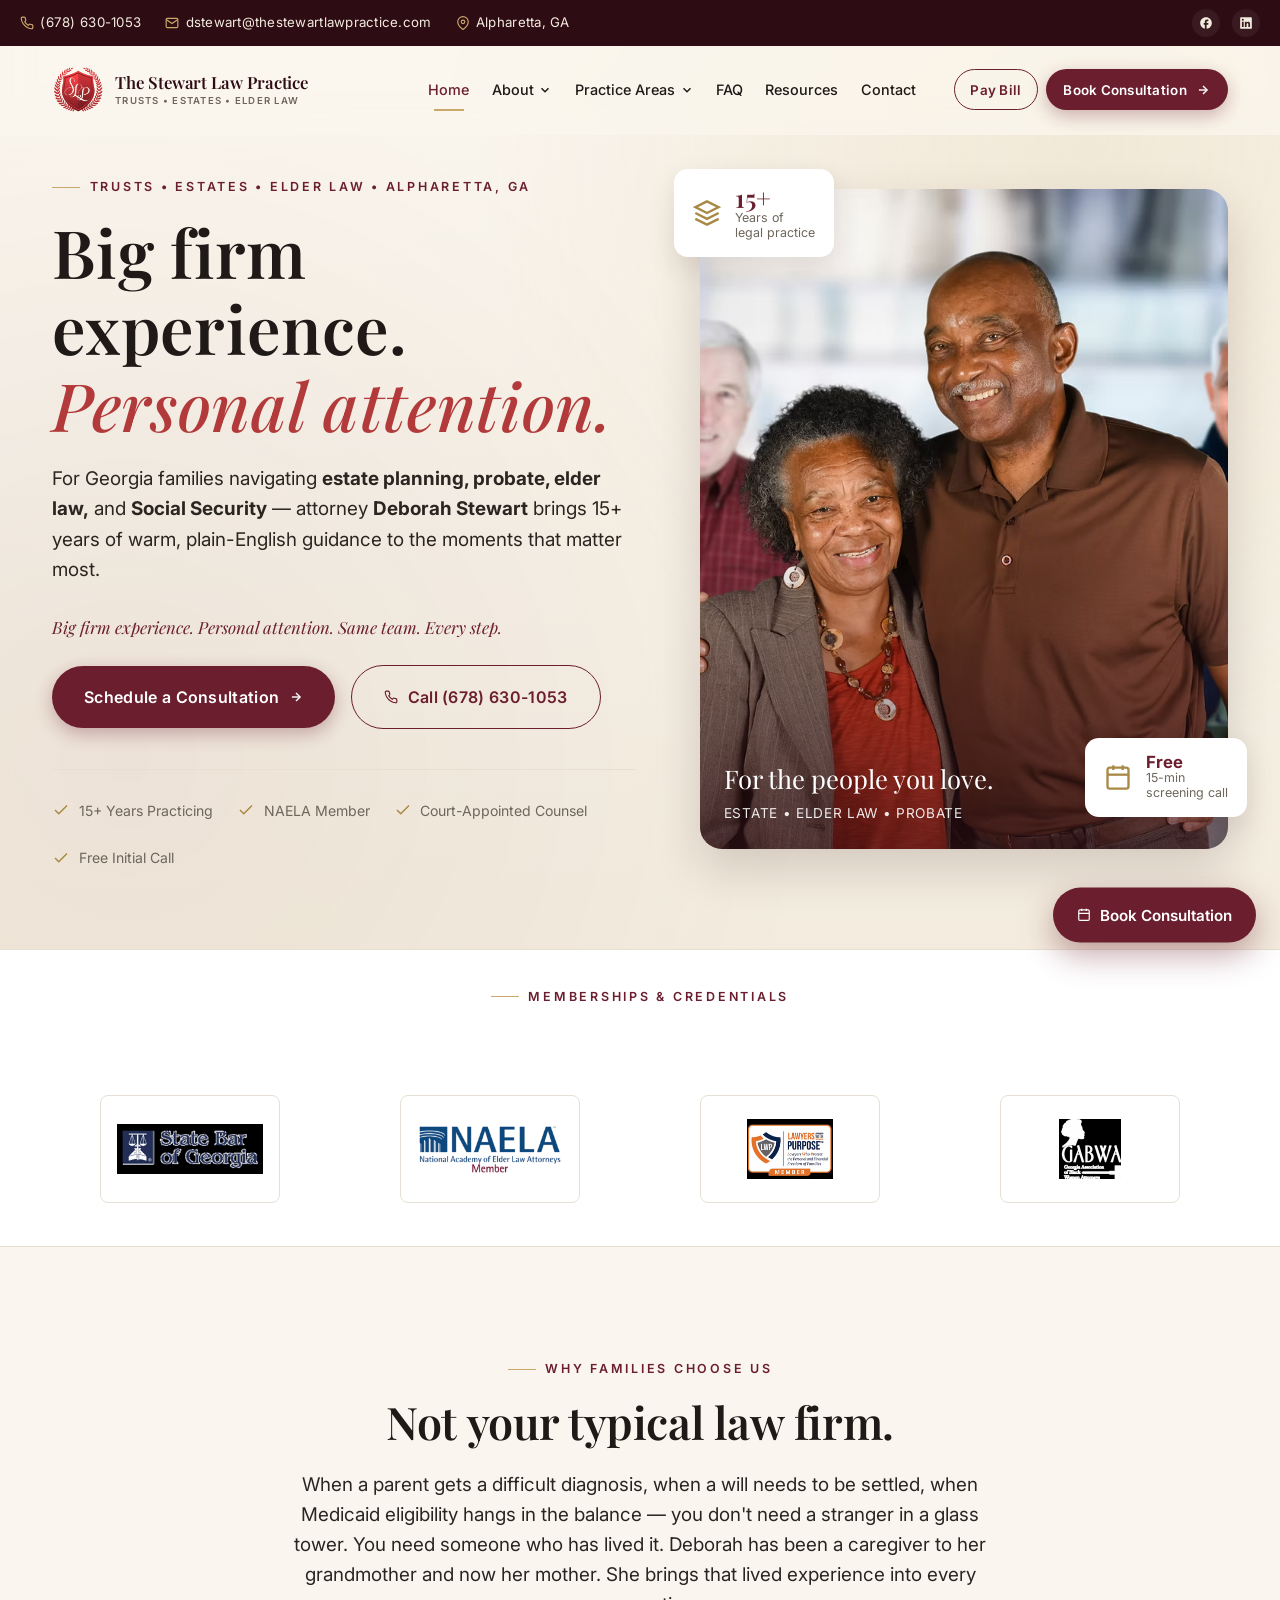
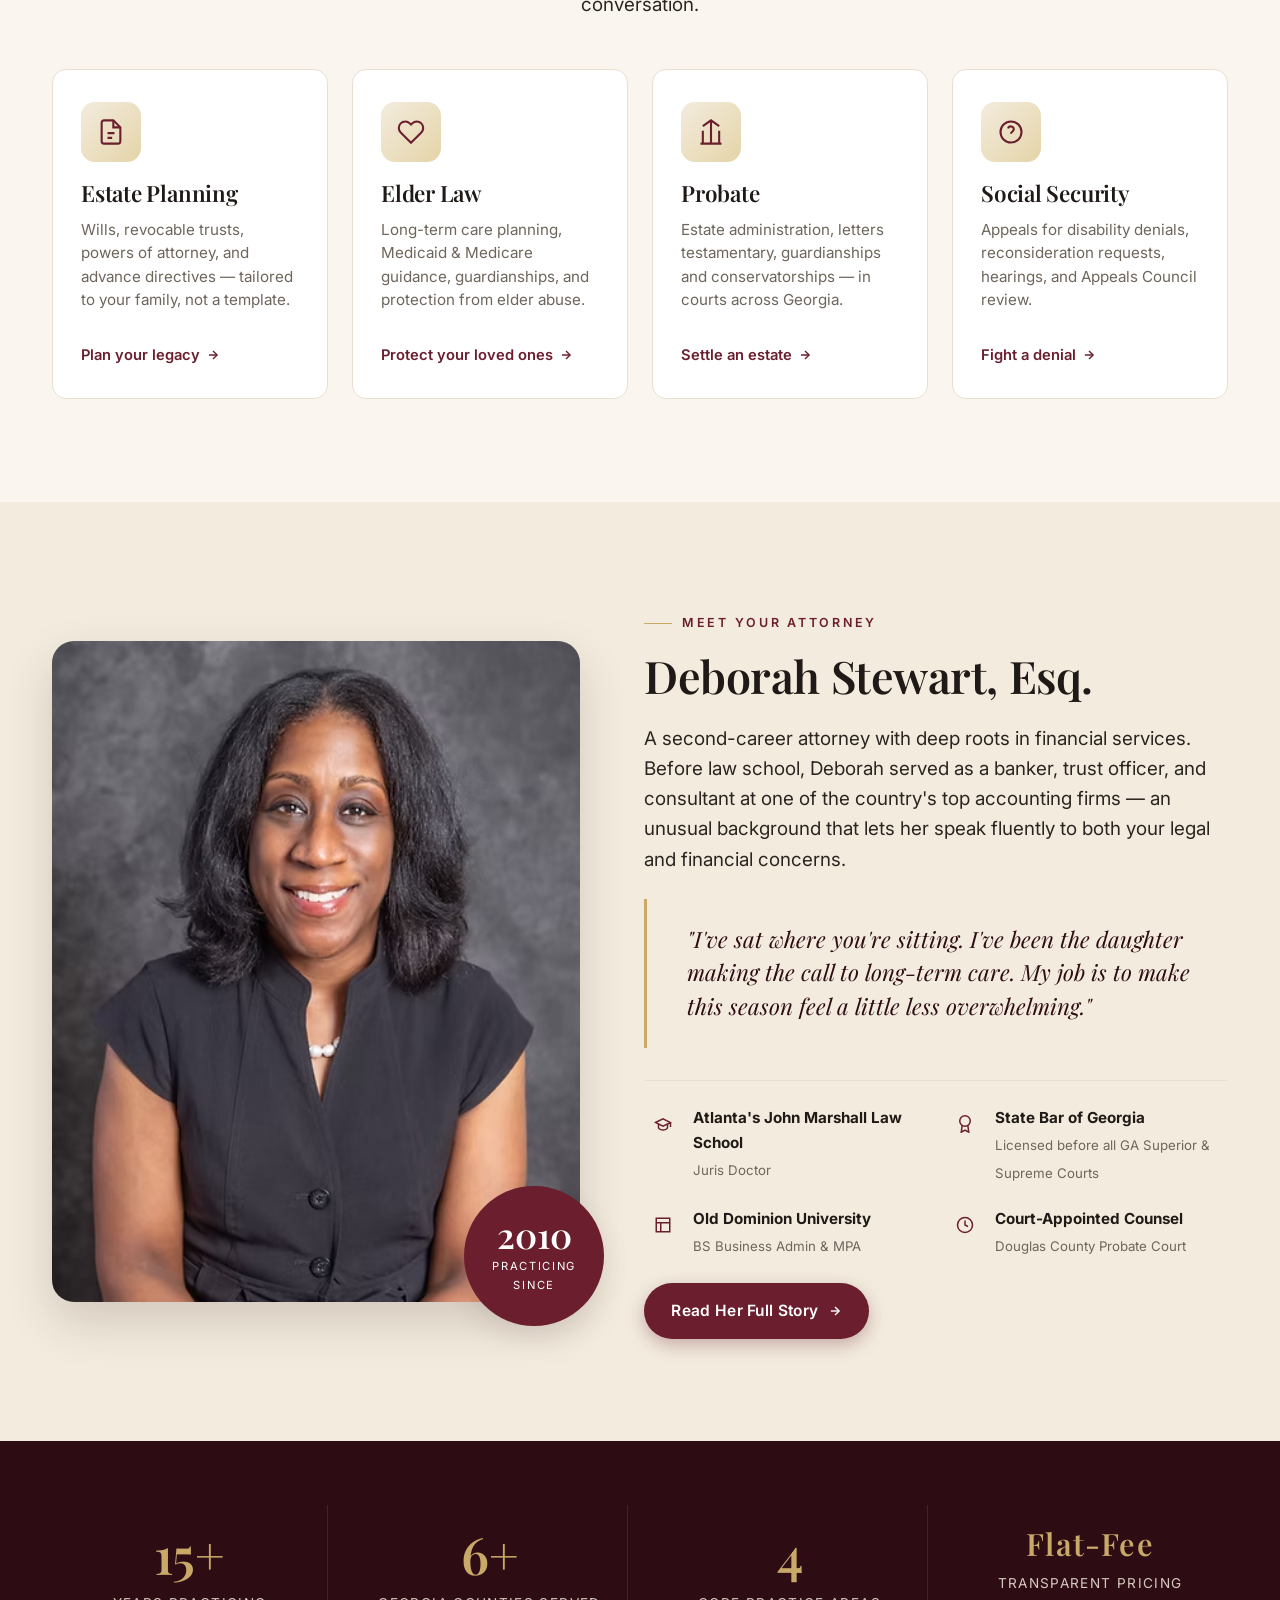
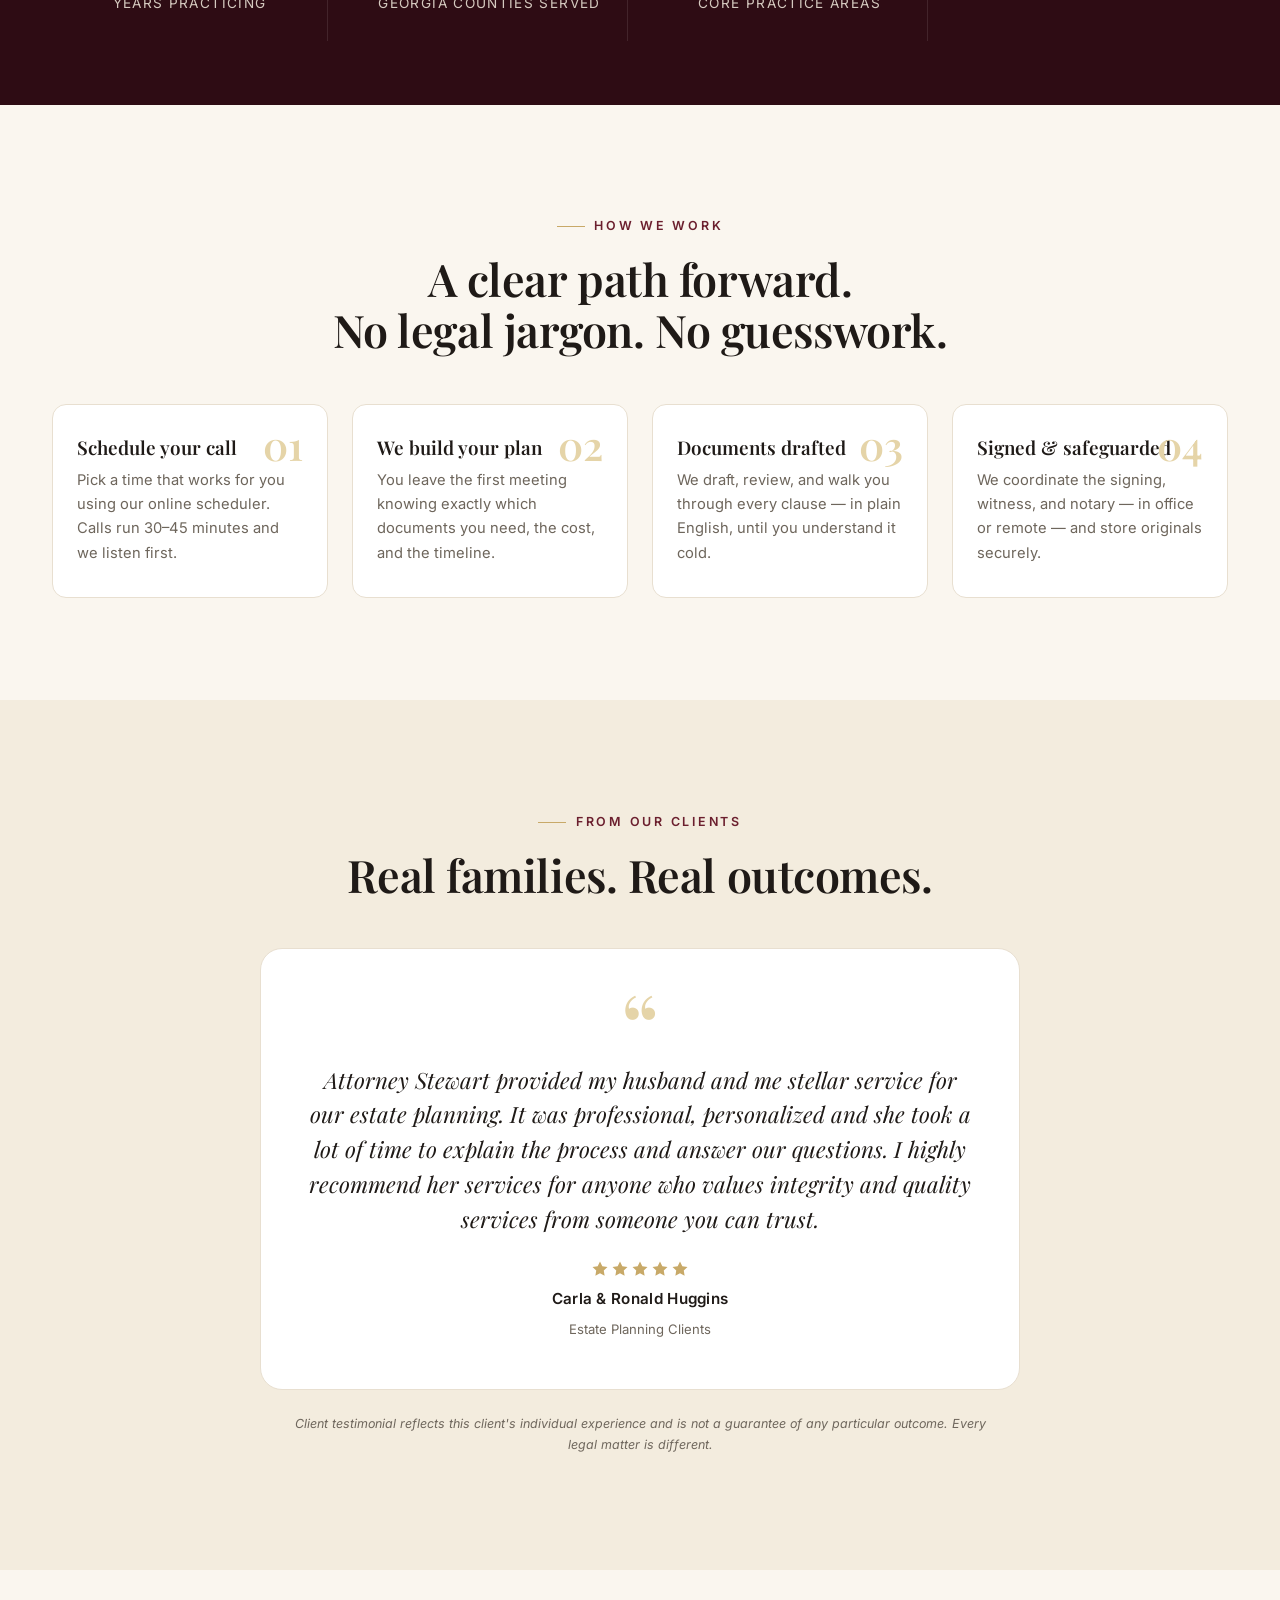
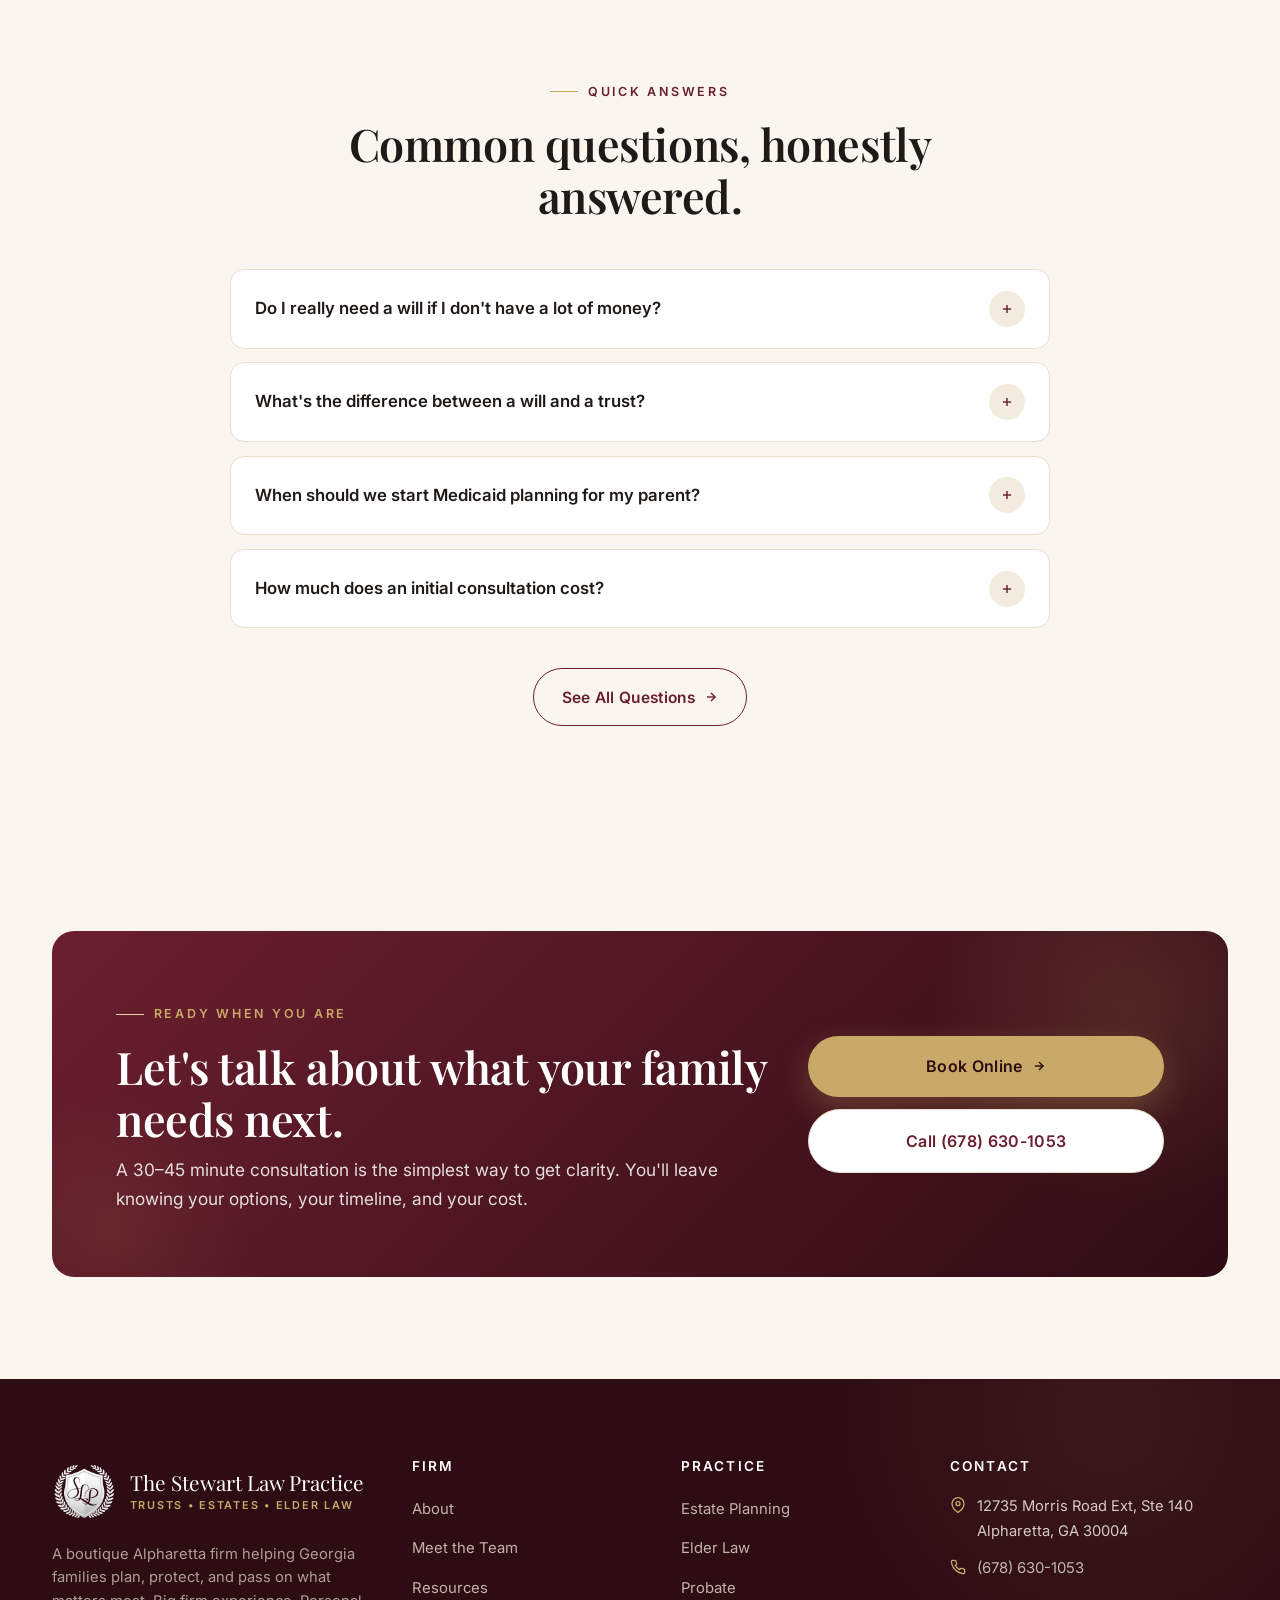
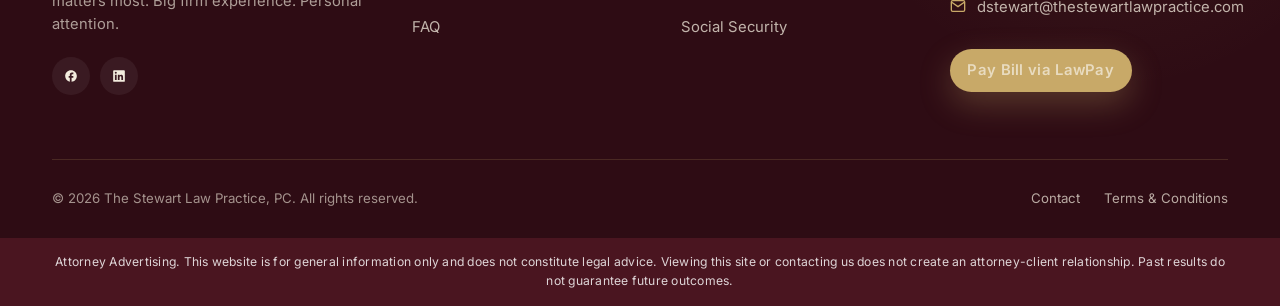
==== commit 1ada5bcd: "Bulletproof mobile menu: inline hamburger boot script + restore truncated pages - Tiny inline JS rig" ====
--- a/index.html
+++ b/index.html
@@ -119,7 +119,7 @@
         <a href="https://secure.lawpay.com/pages/thestewartlawpractice/operating" target="_blank" rel="noopener" class="btn btn--ghost btn--sm">Pay Bill</a>
         <a href="https://calendly.com/meetwithstewartlaw" target="_blank" rel="noopener" class="btn btn--primary btn--sm">Book Consultation <svg viewBox="0 0 24 24" fill="none" stroke="currentColor" stroke-width="2.4"><line x1="5" y1="12" x2="19" y2="12"/><polyline points="12 5 19 12 12 19"/></svg></a>
       </div>
-      <button class="nav__toggle" data-nav-toggle aria-label="Open menu" aria-expanded="false"></button>
+      <button class="nav__toggle" data-nav-toggle aria-label="Open menu" aria-expanded="false"><svg viewBox="0 0 24 24" fill="none" stroke="currentColor" stroke-width="2.2" stroke-linecap="round" aria-hidden="true"><line x1="4" y1="7" x2="20" y2="7"/><line x1="4" y1="12" x2="20" y2="12"/><line x1="4" y1="17" x2="20" y2="17"/></svg></button>
     </nav>
   </div>
 </header>
@@ -530,4 +530,22 @@
 
 <!-- Floating CTA -->
 <a href="https://calendly.com/meetwithstewartlaw" target="_blank" rel="noopener" class="fab" aria-label="Schedule a consultation">
-  <svg viewBox="0 0 24 24" fill="none" stroke="currentColor" stroke-width="2"><rect x="3" y="4" width="18" height="18" rx="2" ry="2"/><line x1="16" y1="2" x2="16" y+  <svg viewBox="0 0 24 24" fill="none" stroke="currentColor" stroke-width="2" aria-hidden="true"><rect x="3" y="4" width="18" height="18" rx="2" ry="2"/><line x1="16" y1="2" x2="16" y2="6"/><line x1="8" y1="2" x2="8" y2="6"/><line x1="3" y1="10" x2="21" y2="10"/></svg>Book Consultation</a>
+<script>
+/* Inline hamburger fallback */
+(function(){
+  var t=document.querySelector('[data-nav-toggle]');
+  var n=document.querySelector('[data-mobile-nav]');
+  if(!t||!n)return;
+  if(t.dataset.bootWired)return; t.dataset.bootWired='1';
+  function close(){n.classList.remove('is-open');t.setAttribute('aria-expanded','false');document.body.style.overflow='';}
+  function open(){n.classList.add('is-open');t.setAttribute('aria-expanded','true');document.body.style.overflow='hidden';}
+  t.addEventListener('click',function(e){e.preventDefault();e.stopPropagation();n.classList.contains('is-open')?close():open();});
+  n.addEventListener('click',function(e){if(e.target===n)close();});
+  n.querySelectorAll('a').forEach(function(a){a.addEventListener('click',close);});
+  document.addEventListener('keydown',function(e){if(e.key==='Escape')close();});
+})();
+</script>
+<script src="assets/js/main.js"></script>
+</body>
+</html>
--- a/assets/css/styles.css
+++ b/assets/css/styles.css
@@ -365,13 +365,19 @@
   display: none;
   width: 44px;
   height: 44px;
-  border-radius: 50%;
+  border-radius: 10px;
   background: var(--color-primary);
   color: white;
   align-items: center;
   justify-content: center;
-}
-.nav__toggle svg { width: 22px; height: 22px; }
+  margin-left: auto;
+  flex: none;
+  border: 0;
+  cursor: pointer;
+  padding: 0;
+}
+.nav__toggle svg { width: 22px; height: 22px; color: white; display: block; }
+.nav__toggle:hover { background: var(--color-primary-dark); }
 
 /* Touch-friendly dropdown open */
 .nav__item.has-dropdown.is-open .dropdown { opacity: 1; visibility: visible; transform: translateY(0); }
@@ -1138,8 +1144,11 @@
 @media (max-width: 1024px) {
   .nav__list, .nav__cta { display: none; }
   .nav__toggle { display: inline-flex; }
-  .topbar__contact { font-size: 0.78rem; gap: 1rem; }
+  .nav { gap: 0.5rem; }
+  .topbar__contact { font-size: 0.78rem; gap: 0.85rem; justify-content: center; flex-wrap: wrap; }
   .topbar__socials { display: none; }
+  .topbar__contact span:nth-child(2) { display: none; } /* hide email on tablet/mobile to save space */
+  .footer__grid { grid-template-columns: 1fr 1fr; gap: 2rem; }
   .hero__inner { grid-template-columns: 1fr; }
   .hero__visual { max-width: 460px; margin: 0 auto; }
   .hero__badge--top { left: 0; }
@@ -1154,17 +1163,7 @@
   .footer__grid { grid-template-columns: 1fr 1fr; gap: 2.5rem; }
 }
 
-@media (max-width: 640px) {
-  body { font-size: 16px; }
-  :root { --header-height: 72px; }
-  .hero { padding-top: calc(var(--header-height) + 3.5rem); }
-  .hero__cta { flex-direction: column; align-items: stretch; }
-  .hero__cta .btn { justify-content: center; }
-  .hero__trust { gap: 1rem; }
-  .deborah-feature__creds { grid-template-columns: 1fr; }
-  .fab { left: 1rem; right: 1rem; bottom: 1rem; justify-content: center; }
-  .topbar__inner { justify-content: center; }
-  .topbar__contact { gap: 0.85rem; }
-  .hero__badge--top { display: none; }
-  .hero__badge--bottom { display: none; }
-  +@media (max-width: 768px) {
+  .footer__grid { grid-template-columns: 1fr; gap: 1.75rem; }
+  .footer__bottom { flex-direction: column; align-items: flex-start; gap: 1rem; }
+  .footer_
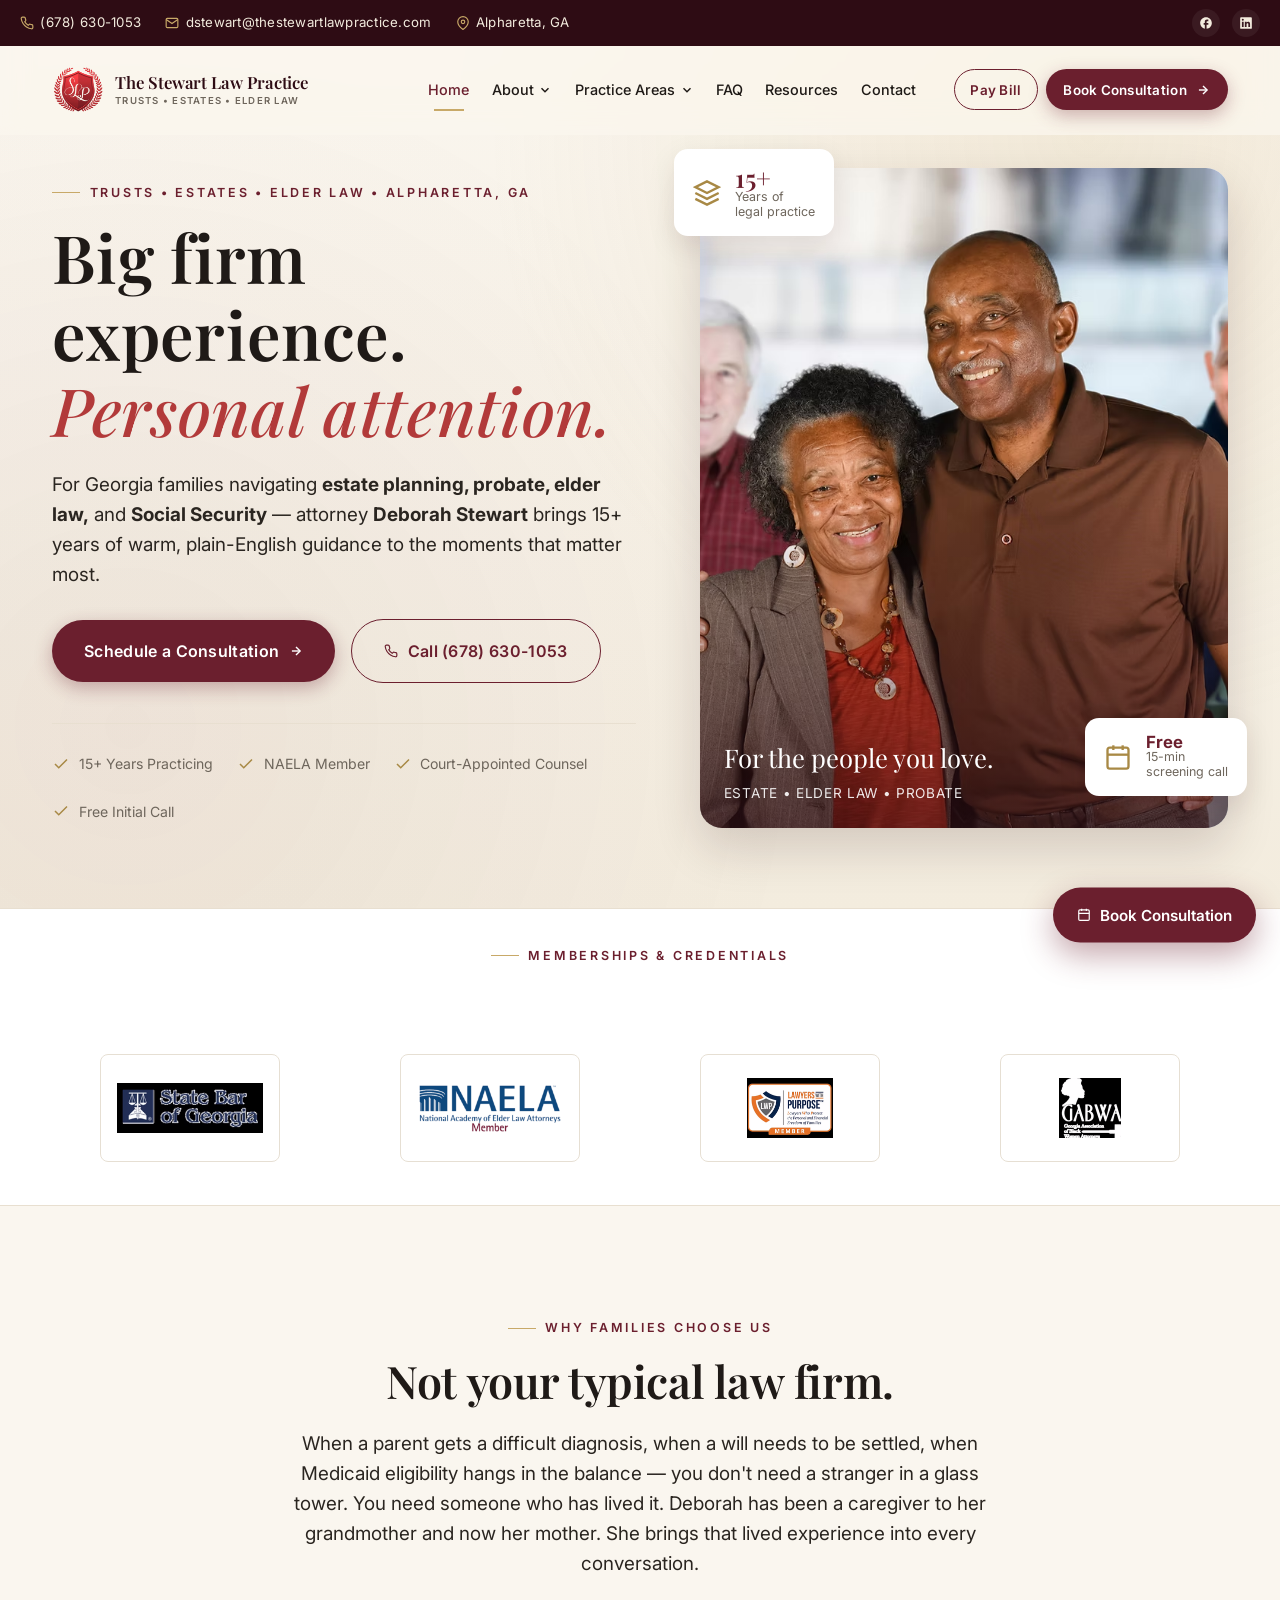
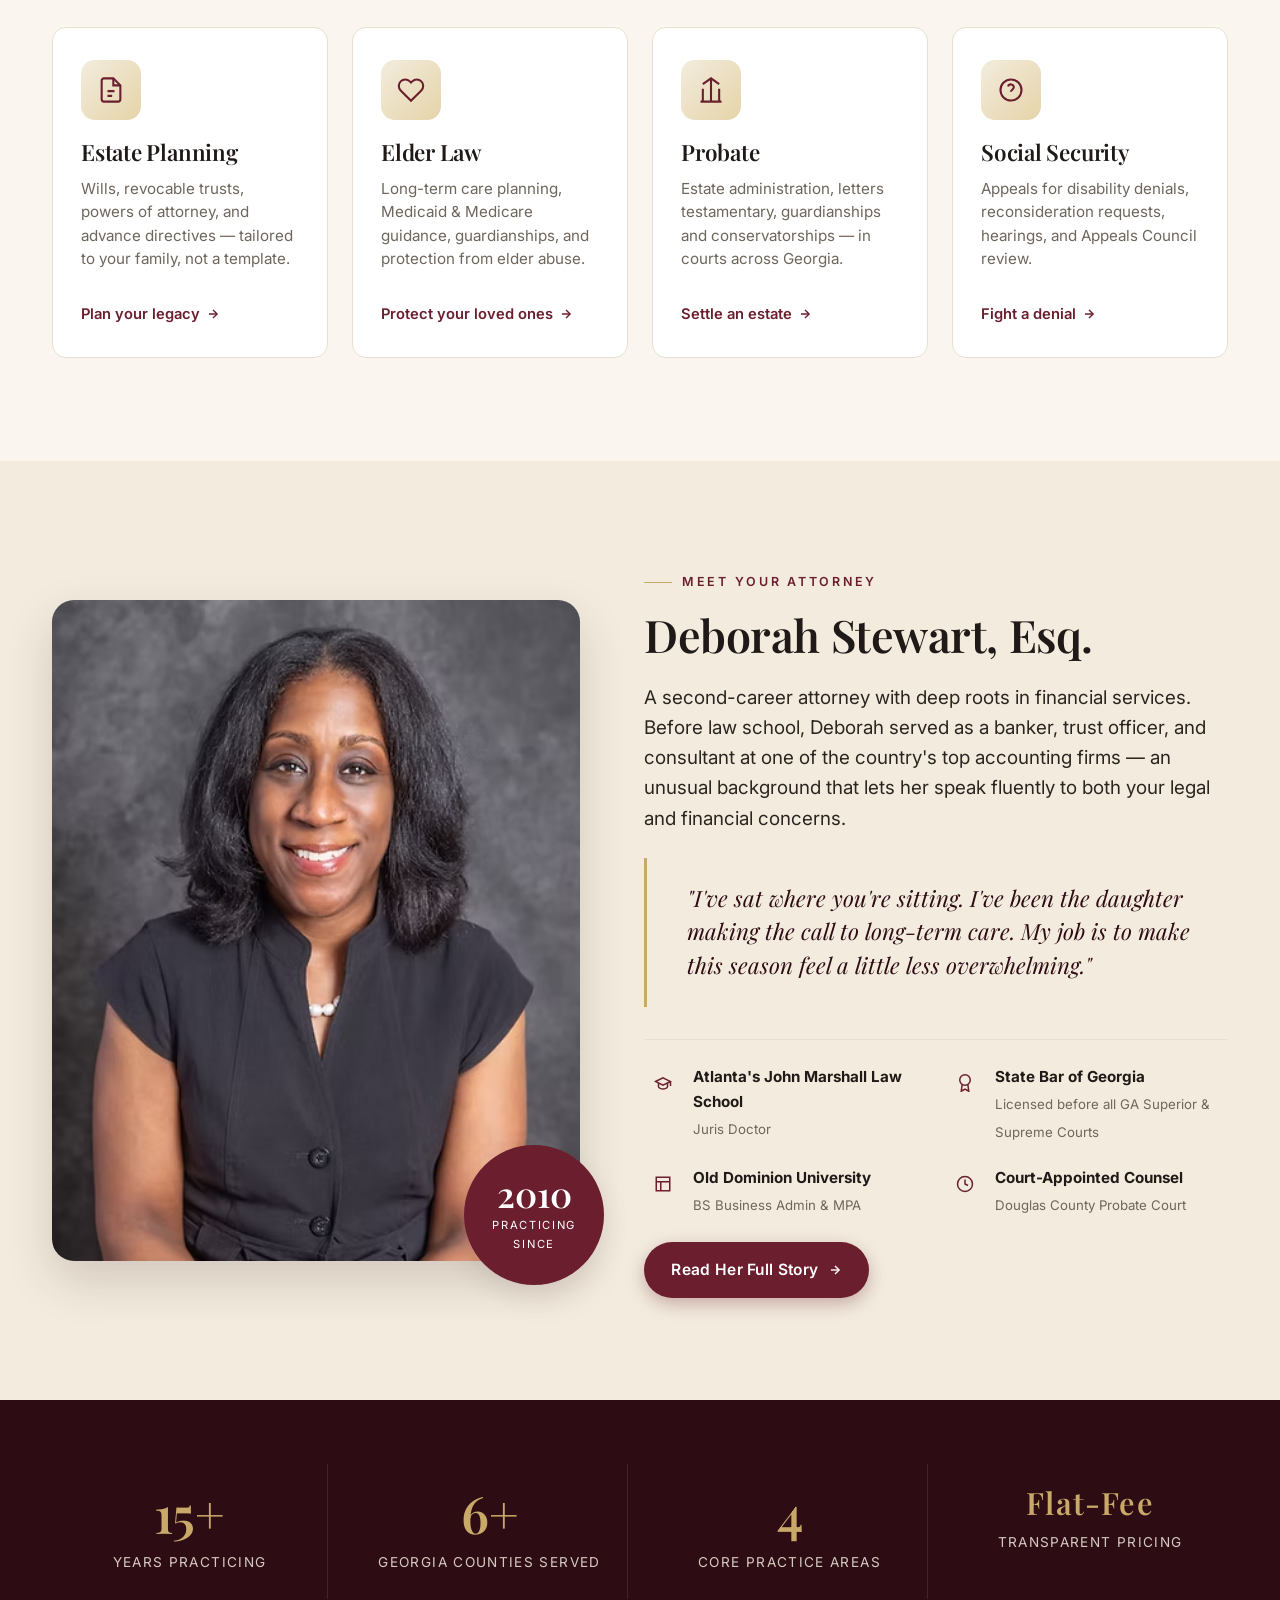
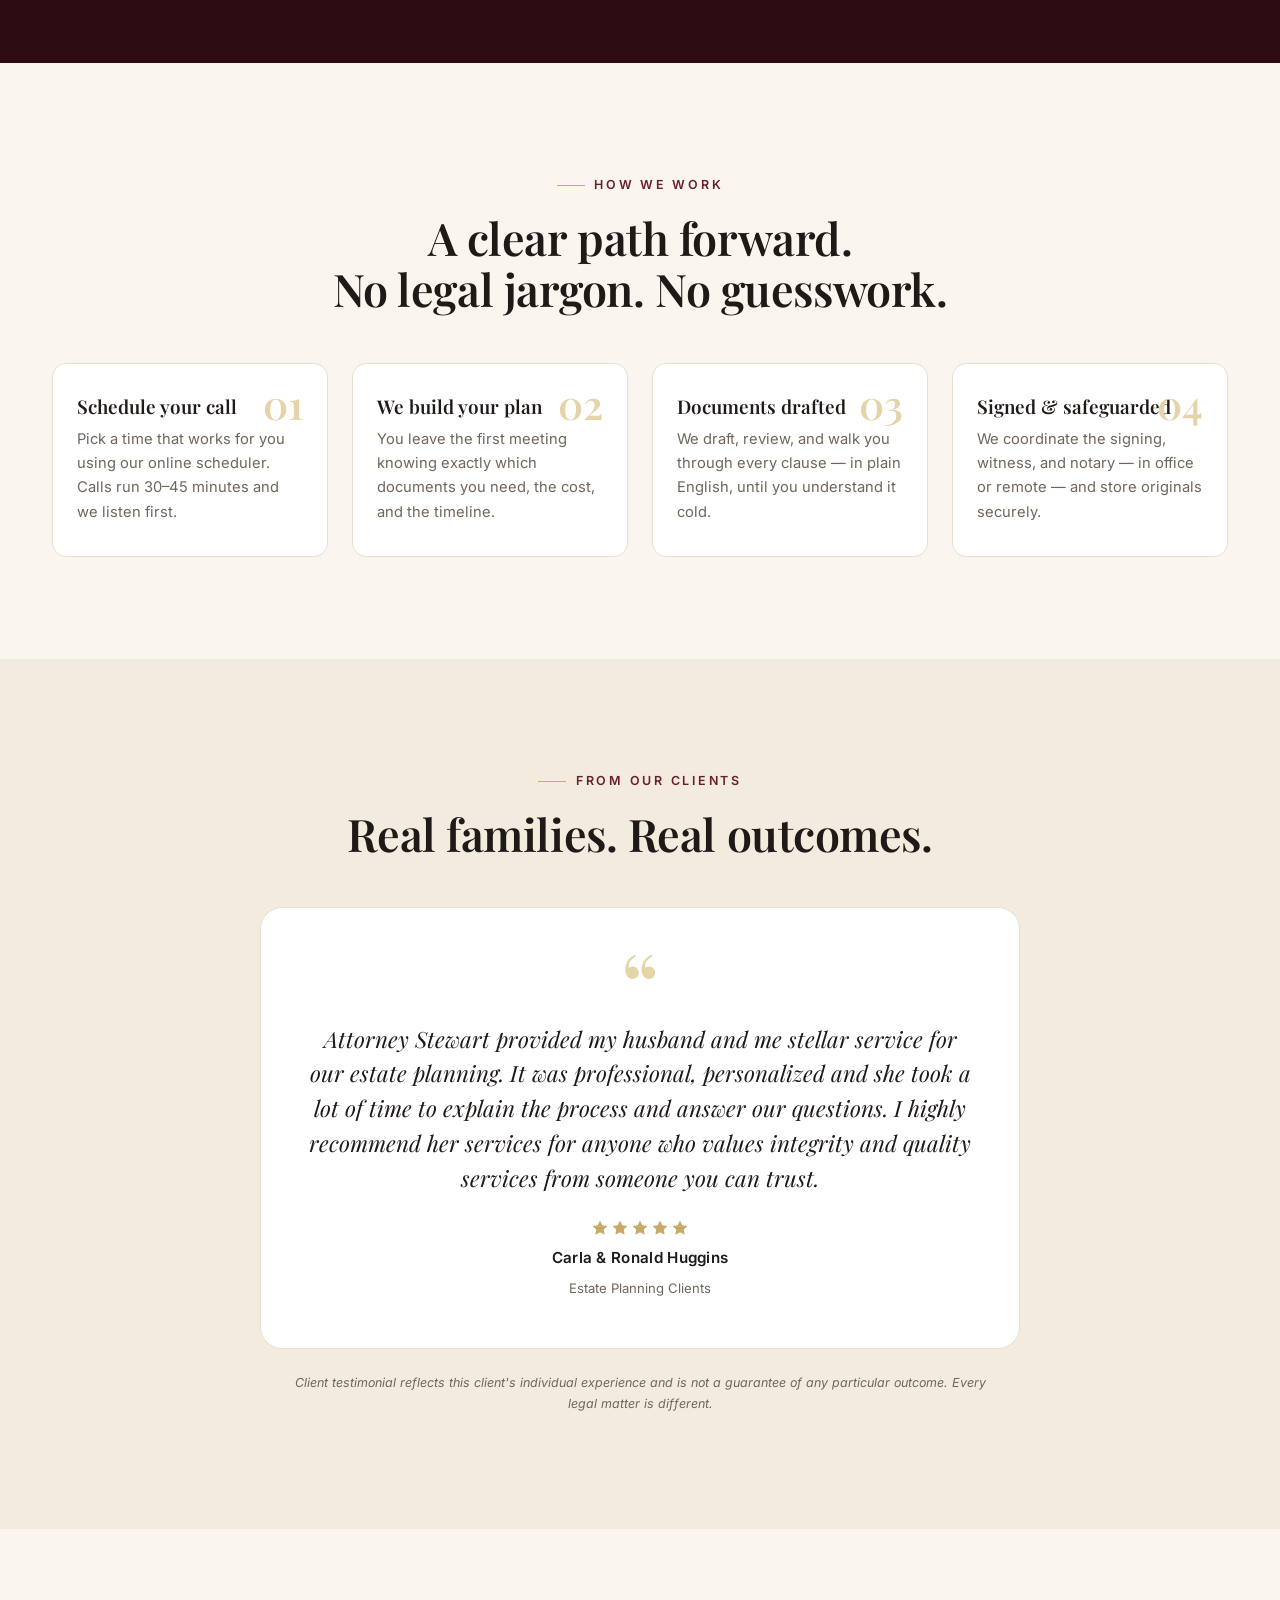
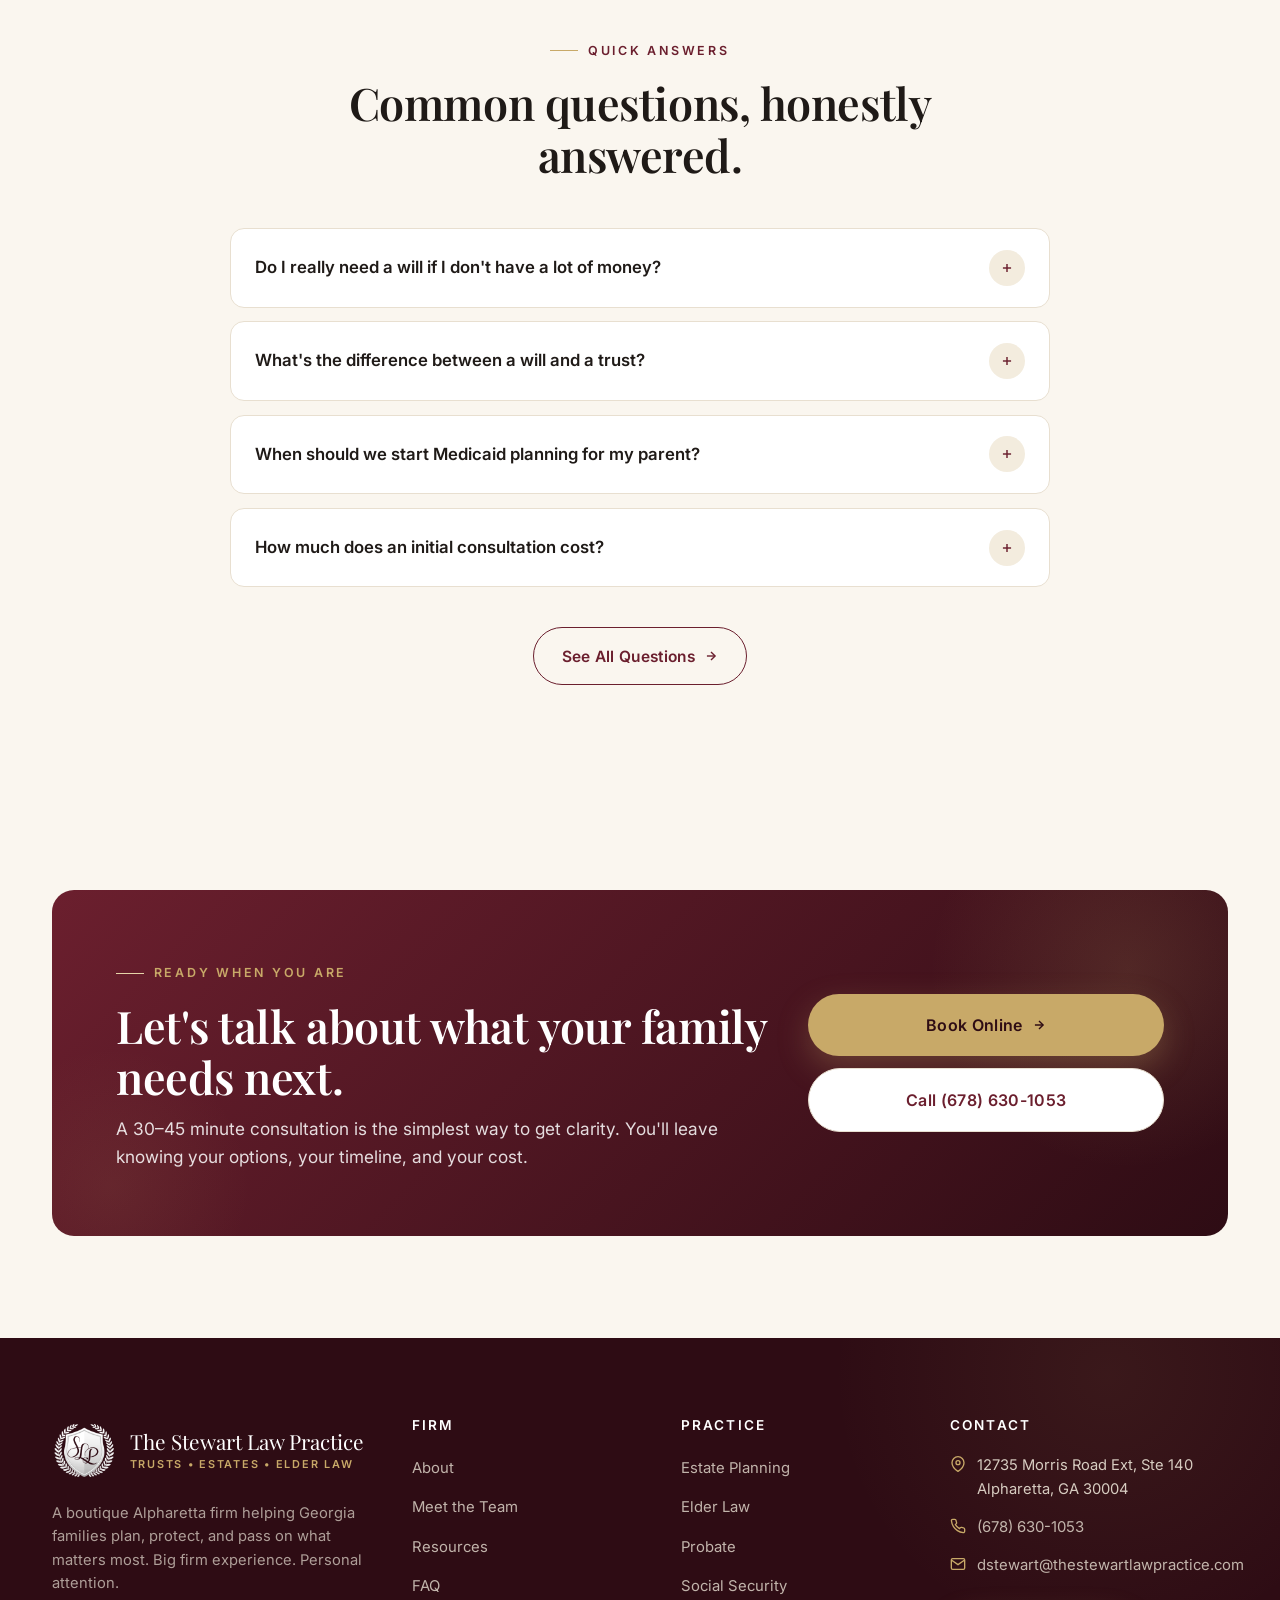
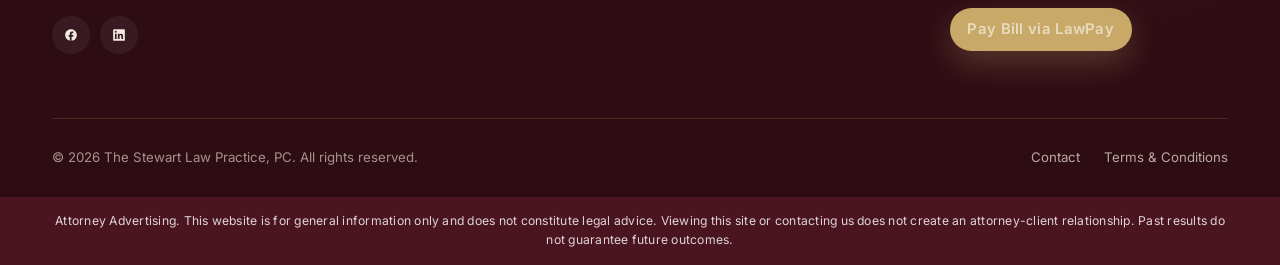
==== commit b9467cc9: "Hero: remove duplicate italic line that repeated the h1 title" ====
--- a/index.html
+++ b/index.html
@@ -163,7 +163,6 @@
         <span class="eyebrow">Trusts • Estates • Elder Law • Alpharetta, GA</span>
         <h1 class="hero__title">Big f&zwnj;irm experience.<br/><span class="hero__title-accent">Personal attention.</span></h1>
         <p class="hero__sub">For Georgia families navigating <strong>estate planning, probate, elder law,</strong> and <strong>Social Security</strong> &mdash; attorney <strong>Deborah Stewart</strong> brings 15+ years of warm, plain-English guidance to the moments that matter most.</p>
-        <p style="font-family: var(--font-display); font-style: italic; color: var(--color-primary); font-size: 1.05rem; margin-bottom: 1.5rem;">Big firm experience. Personal attention. Same team. Every step.</p>
         <div class="hero__cta">
           <a href="https://calendly.com/meetwithstewartlaw" target="_blank" rel="noopener" class="btn btn--primary btn--lg">Schedule a Consultation <svg viewBox="0 0 24 24" fill="none" stroke="currentColor" stroke-width="2.4"><line x1="5" y1="12" x2="19" y2="12"/><polyline points="12 5 19 12 12 19"/></svg></a>
           <a href="tel:6786301053" class="btn btn--ghost btn--lg">
@@ -549,3 +548,4 @@
 <script src="assets/js/main.js"></script>
 </body>
 </html>
+                                                                                                                                                                                                                     
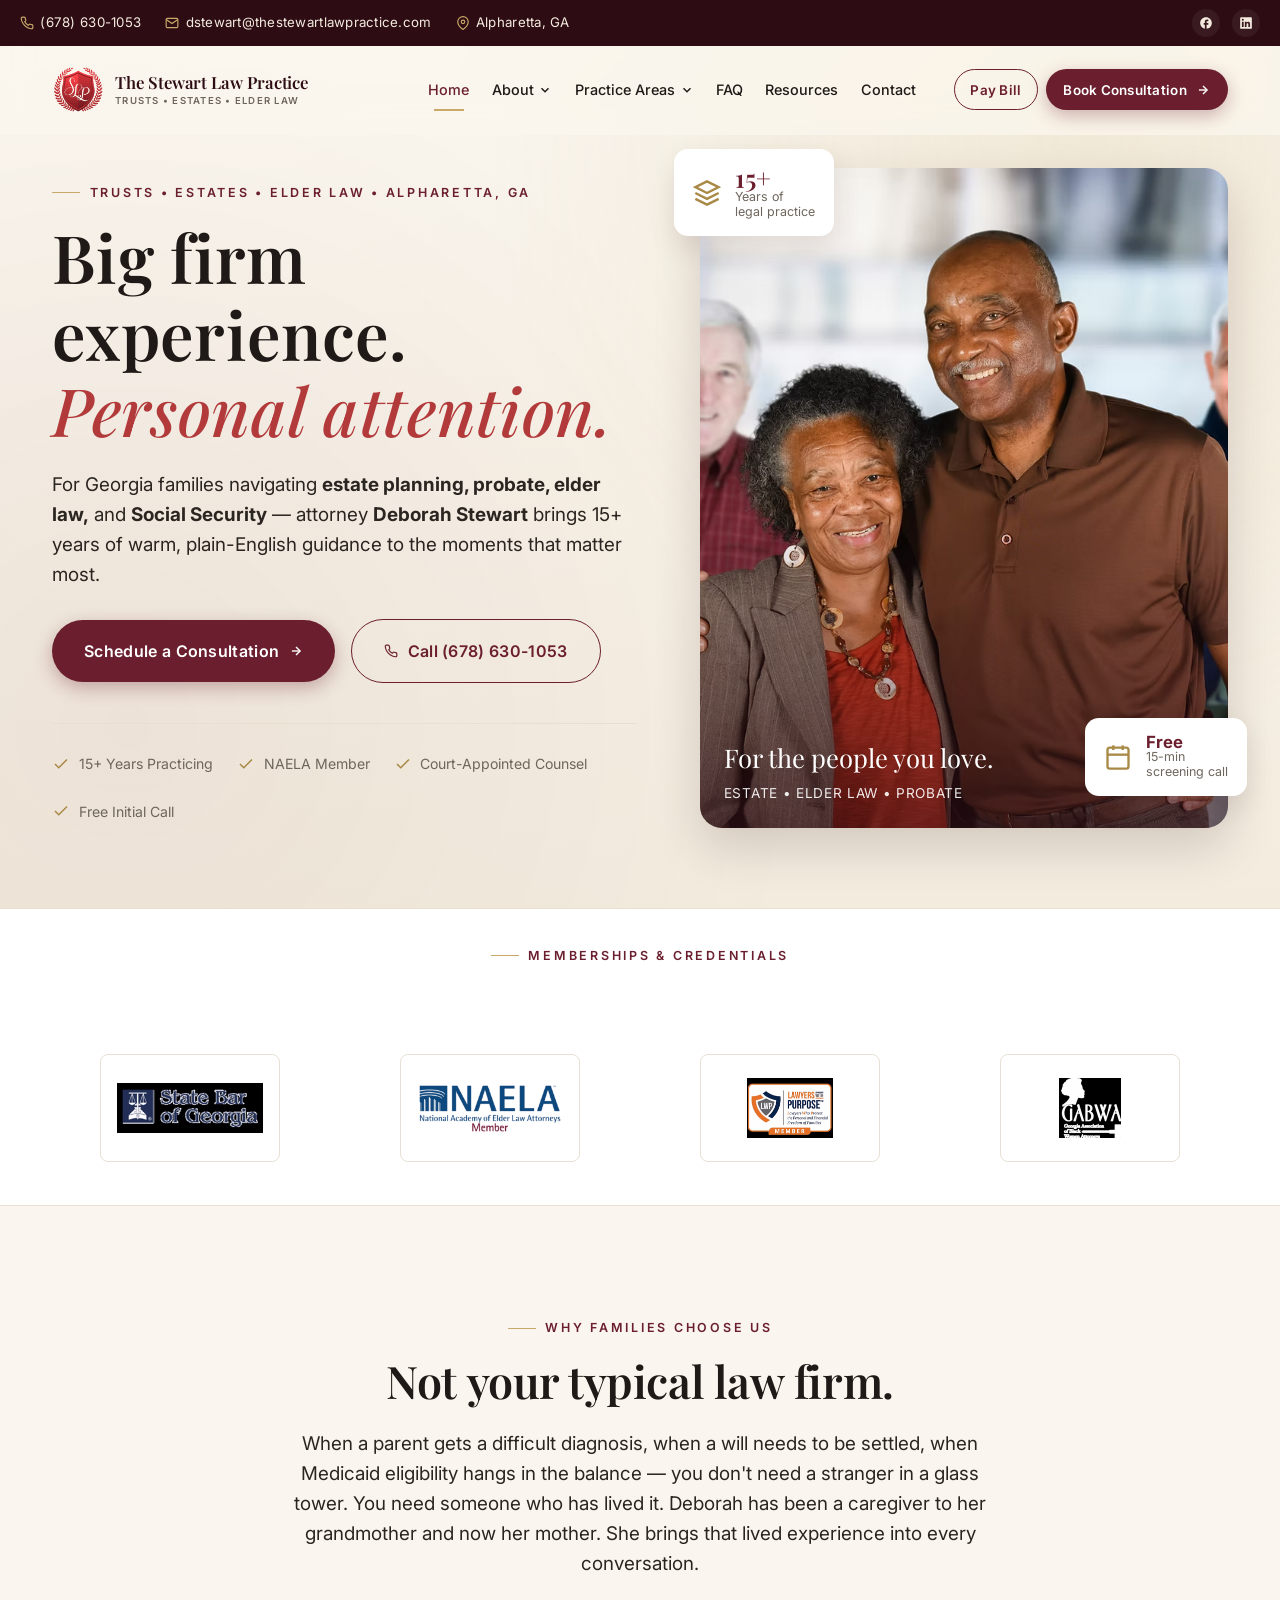
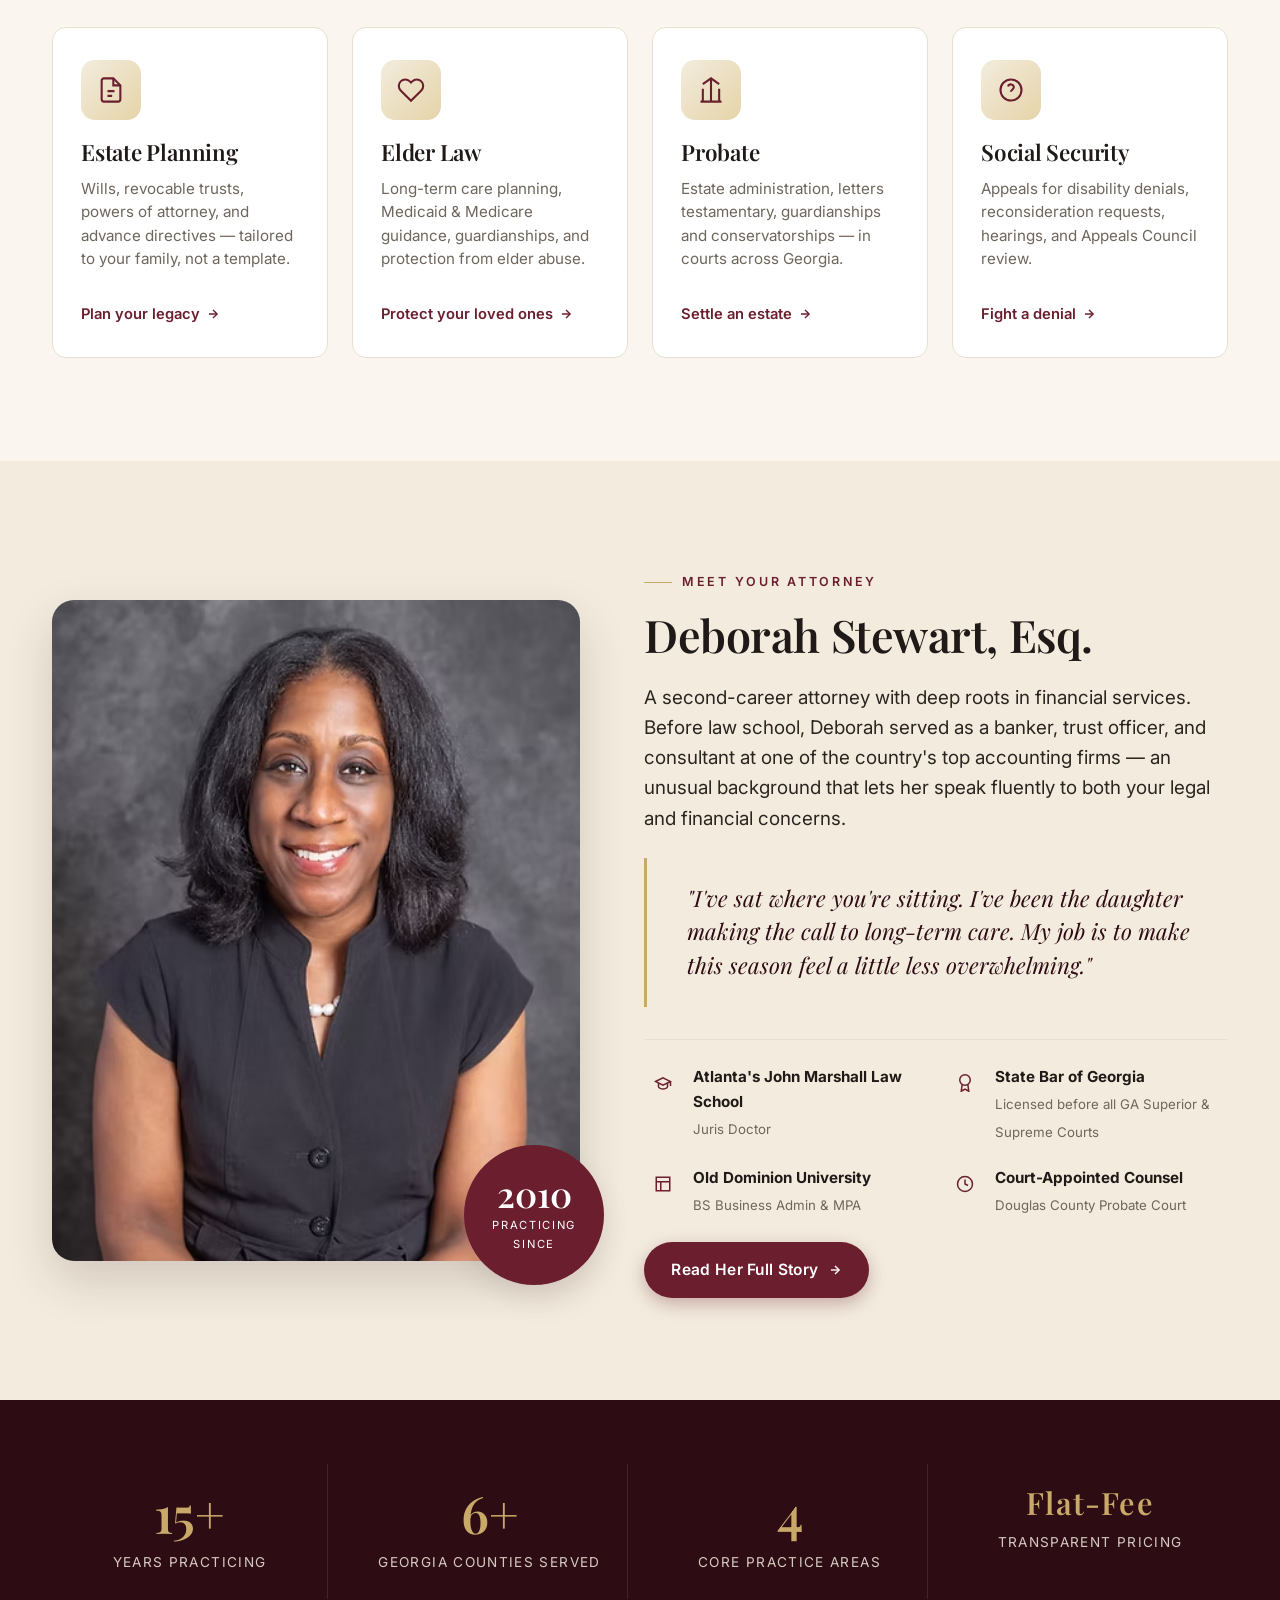
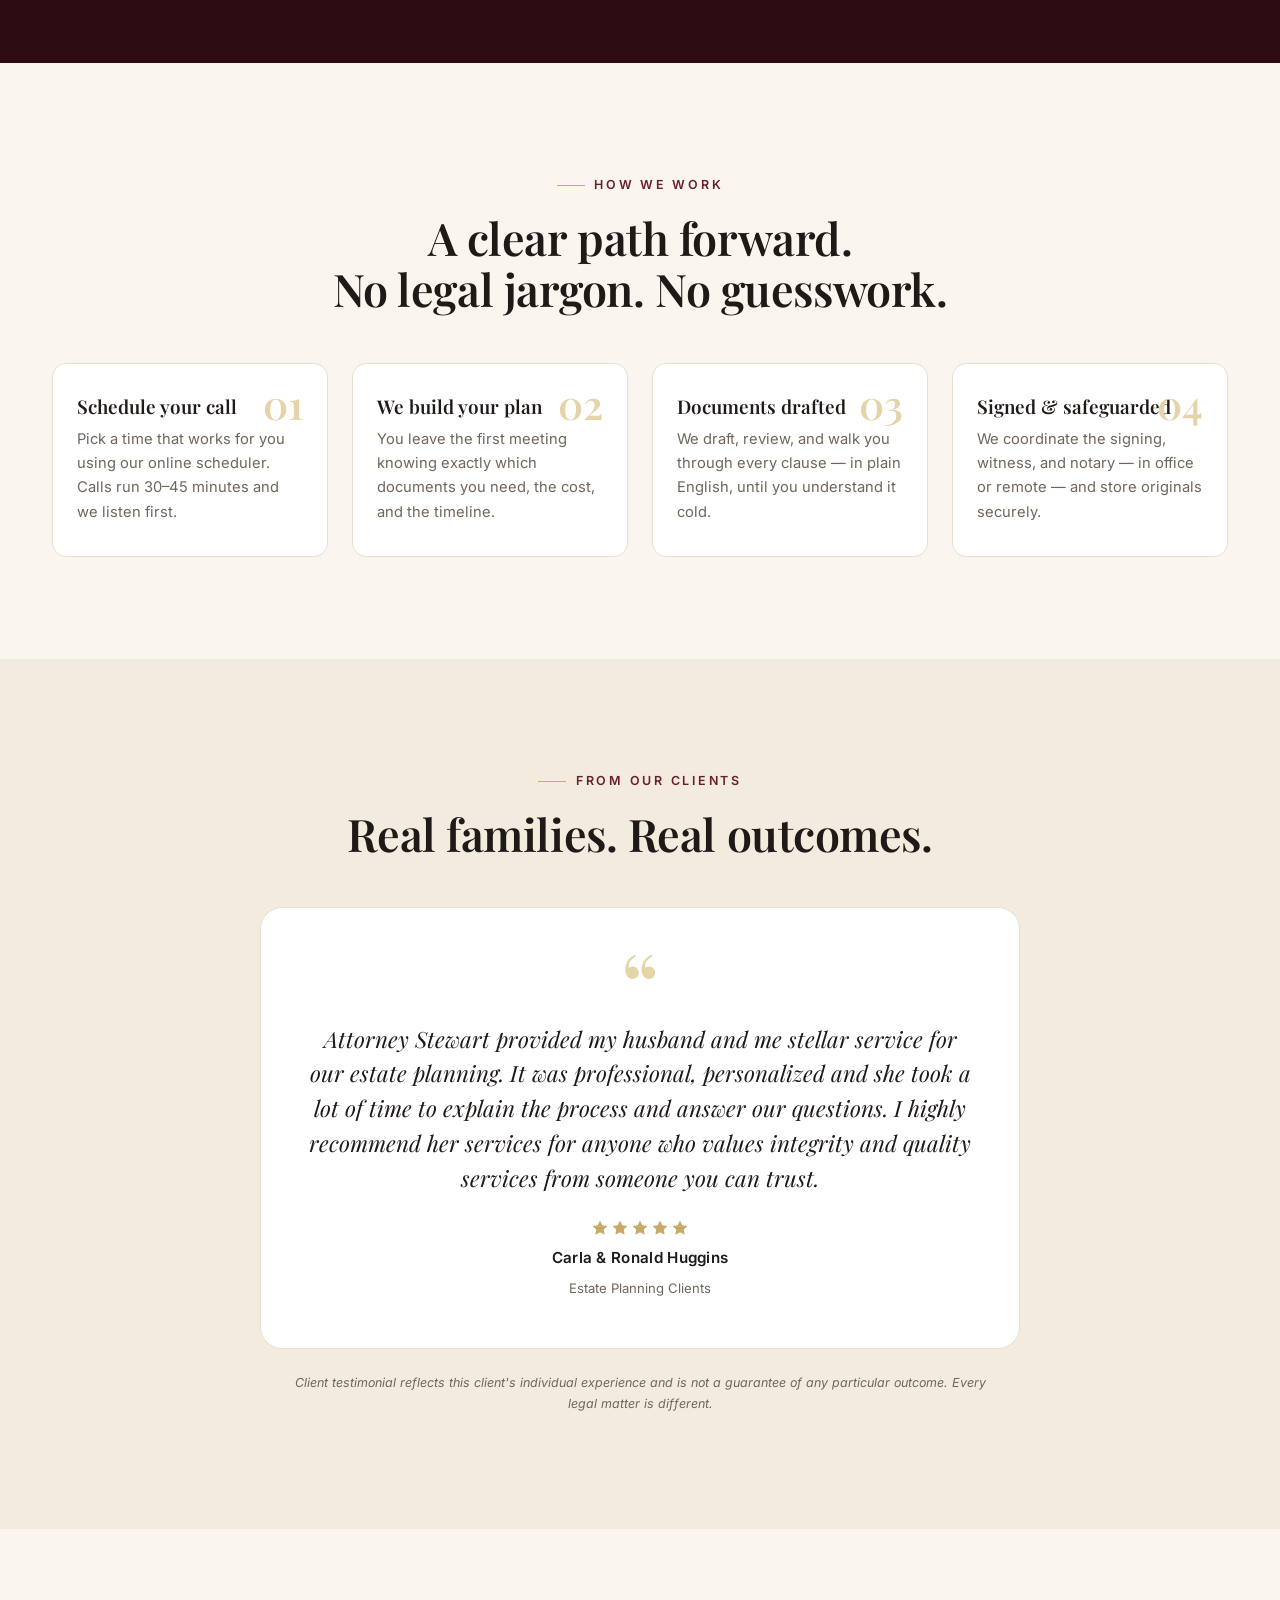
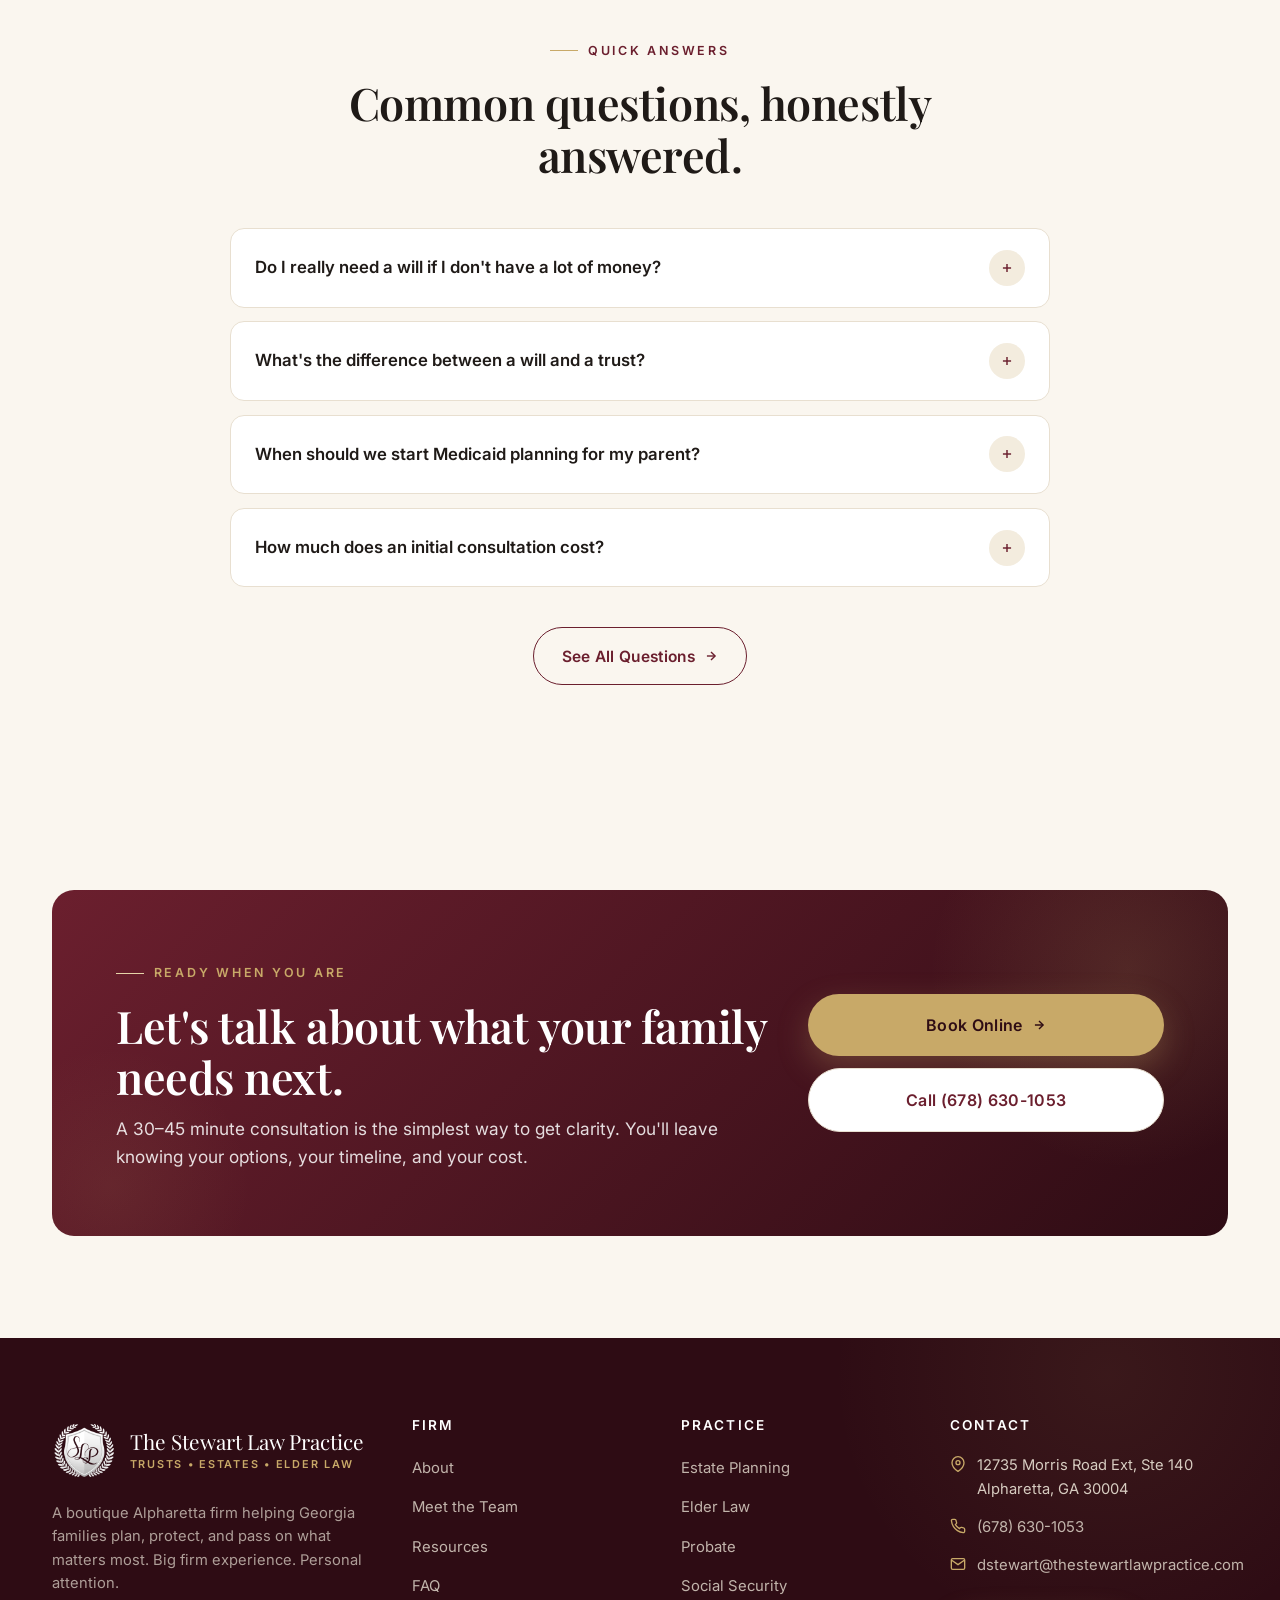
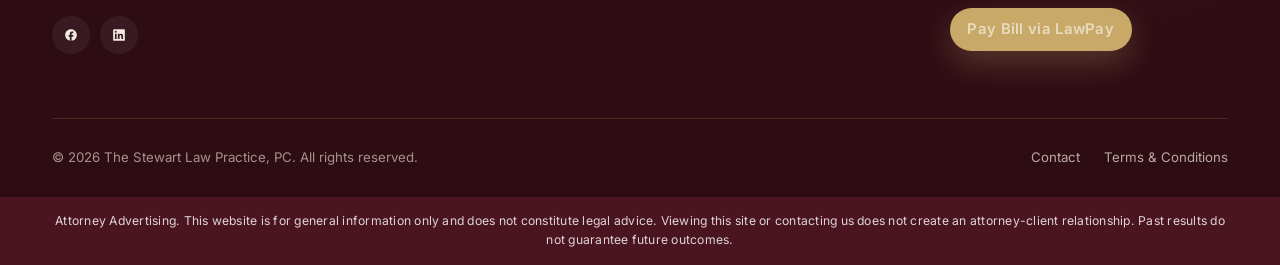
==== commit d442925f: "Add back-to-top button + clean up floating Book Consultation button - New .fab-stack container: stac" ====
--- a/index.html
+++ b/index.html
@@ -528,8 +528,10 @@
 </footer>
 
 <!-- Floating CTA -->
-<a href="https://calendly.com/meetwithstewartlaw" target="_blank" rel="noopener" class="fab" aria-label="Schedule a consultation">
-  <svg viewBox="0 0 24 24" fill="none" stroke="currentColor" stroke-width="2" aria-hidden="true"><rect x="3" y="4" width="18" height="18" rx="2" ry="2"/><line x1="16" y1="2" x2="16" y2="6"/><line x1="8" y1="2" x2="8" y2="6"/><line x1="3" y1="10" x2="21" y2="10"/></svg>Book Consultation</a>
+<div class="fab-stack" aria-hidden="false">
+  <button class="back-to-top" aria-label="Back to top" type="button"><svg viewBox="0 0 24 24" fill="none" stroke="currentColor" stroke-width="2.4" stroke-linecap="round" stroke-linejoin="round" aria-hidden="true"><line x1="12" y1="19" x2="12" y2="5"/><polyline points="5 12 12 5 19 12"/></svg></button>
+  <a href="https://calendly.com/meetwithstewartlaw" target="_blank" rel="noopener" class="fab" aria-label="Book a consultation"><svg viewBox="0 0 24 24" fill="none" stroke="currentColor" stroke-width="2" aria-hidden="true"><rect x="3" y="4" width="18" height="18" rx="2" ry="2"/><line x1="16" y1="2" x2="16" y2="6"/><line x1="8" y1="2" x2="8" y2="6"/><line x1="3" y1="10" x2="21" y2="10"/></svg>Book Consultation</a>
+</div>
 <script>
 /* Inline hamburger fallback */
 (function(){
--- a/assets/css/styles.css
+++ b/assets/css/styles.css
@@ -1094,28 +1094,62 @@
 .disclaimer-bar a { color: rgba(255,255,255,0.95); border-bottom: 1px dotted rgba(255,255,255,0.5); }
 .disclaimer-bar em { font-style: normal; }
 
-/* ----- 23. FLOATING ACTION ----- */
-.fab {
+/* ----- 23. FLOATING ACTIONS (back-to-top + book consultation) ----- */
+.fab-stack {
   position: fixed;
   bottom: 1.5rem;
   right: 1.5rem;
   z-index: 90;
+  display: flex;
+  flex-direction: column;
+  align-items: flex-end;
+  gap: 0.6rem;
+  pointer-events: none;
+}
+.fab-stack > * { pointer-events: auto; }
+
+.fab {
   background: var(--color-primary);
   color: var(--color-white);
-  padding: 0.95rem 1.5rem;
+  padding: 0.85rem 1.4rem;
   border-radius: var(--radius-full);
   display: inline-flex;
   align-items: center;
   gap: 0.55rem;
   font-weight: 600;
   font-size: 0.95rem;
-  box-shadow: 0 12px 32px rgba(107,31,46,0.4);
-  transform: translateY(120%);
-  transition: transform var(--duration) var(--ease);
-}
-.fab.is-visible { transform: translateY(0); }
-.fab:hover { background: var(--color-primary-dark); color: var(--color-white); }
-.fab svg { width: 18px; height: 18px; }
+  box-shadow: 0 10px 28px rgba(107,31,46,0.35);
+  opacity: 0;
+  transform: translateY(10px) scale(0.95);
+  visibility: hidden;
+  transition: opacity var(--duration) var(--ease), transform var(--duration) var(--ease), background var(--duration) var(--ease);
+  text-decoration: none;
+}
+.fab.is-visible { opacity: 1; transform: translateY(0) scale(1); visibility: visible; }
+.fab:hover { background: var(--color-primary-dark); color: var(--color-white); transform: translateY(-2px) scale(1); }
+.fab svg { width: 16px; height: 16px; flex: none; }
+
+.back-to-top {
+  width: 44px;
+  height: 44px;
+  border-radius: 50%;
+  background: var(--color-white);
+  color: var(--color-primary);
+  border: 1.5px solid var(--color-border);
+  display: inline-flex;
+  align-items: center;
+  justify-content: center;
+  box-shadow: 0 6px 16px rgba(46,12,20,0.12);
+  opacity: 0;
+  transform: translateY(10px);
+  visibility: hidden;
+  transition: opacity var(--duration) var(--ease), transform var(--duration) var(--ease), background var(--duration) var(--ease);
+  cursor: pointer;
+  padding: 0;
+}
+.back-to-top.is-visible { opacity: 1; transform: translateY(0); visibility: visible; }
+.back-to-top:hover { background: var(--color-primary); color: var(--color-white); border-color: var(--color-primary); transform: translateY(-2px); }
+.back-to-top svg { width: 18px; height: 18px; }
 
 /* ----- 24. REVEAL ANIMATIONS — content always visible. Soft up-translation only when triggered by IO. ----- */
 .reveal { opacity: 1; transform: none; transition: transform 700ms var(--ease-out); }
@@ -1142,28 +1176,4 @@
   .brand__mark { width: 48px; height: 48px; }
 }
 @media (max-width: 1024px) {
-  .nav__list, .nav__cta { display: none; }
-  .nav__toggle { display: inline-flex; }
-  .nav { gap: 0.5rem; }
-  .topbar__contact { font-size: 0.78rem; gap: 0.85rem; justify-content: center; flex-wrap: wrap; }
-  .topbar__socials { display: none; }
-  .topbar__contact span:nth-child(2) { display: none; } /* hide email on tablet/mobile to save space */
-  .footer__grid { grid-template-columns: 1fr 1fr; gap: 2rem; }
-  .hero__inner { grid-template-columns: 1fr; }
-  .hero__visual { max-width: 460px; margin: 0 auto; }
-  .hero__badge--top { left: 0; }
-  .hero__badge--bottom { right: 0; }
-  .deborah-feature { grid-template-columns: 1fr; }
-  .deborah-feature__visual { max-width: 440px; margin: 0 auto; }
-  .practice-detail { grid-template-columns: 1fr; }
-  .practice-detail__aside { position: static; }
-  .cta-block__inner { grid-template-columns: 1fr; text-align: center; }
-  .cta-block__actions { flex-direction: row; flex-wrap: wrap; justify-content: center; }
-  .contact-grid { grid-template-columns: 1fr; gap: 1.5rem; }
-  .footer__grid { grid-template-columns: 1fr 1fr; gap: 2.5rem; }
-}
-
-@media (max-width: 768px) {
-  .footer__grid { grid-template-columns: 1fr; gap: 1.75rem; }
-  .footer__bottom { flex-direction: column; align-items: flex-start; gap: 1rem; }
-  .footer_+  .nav__list, .
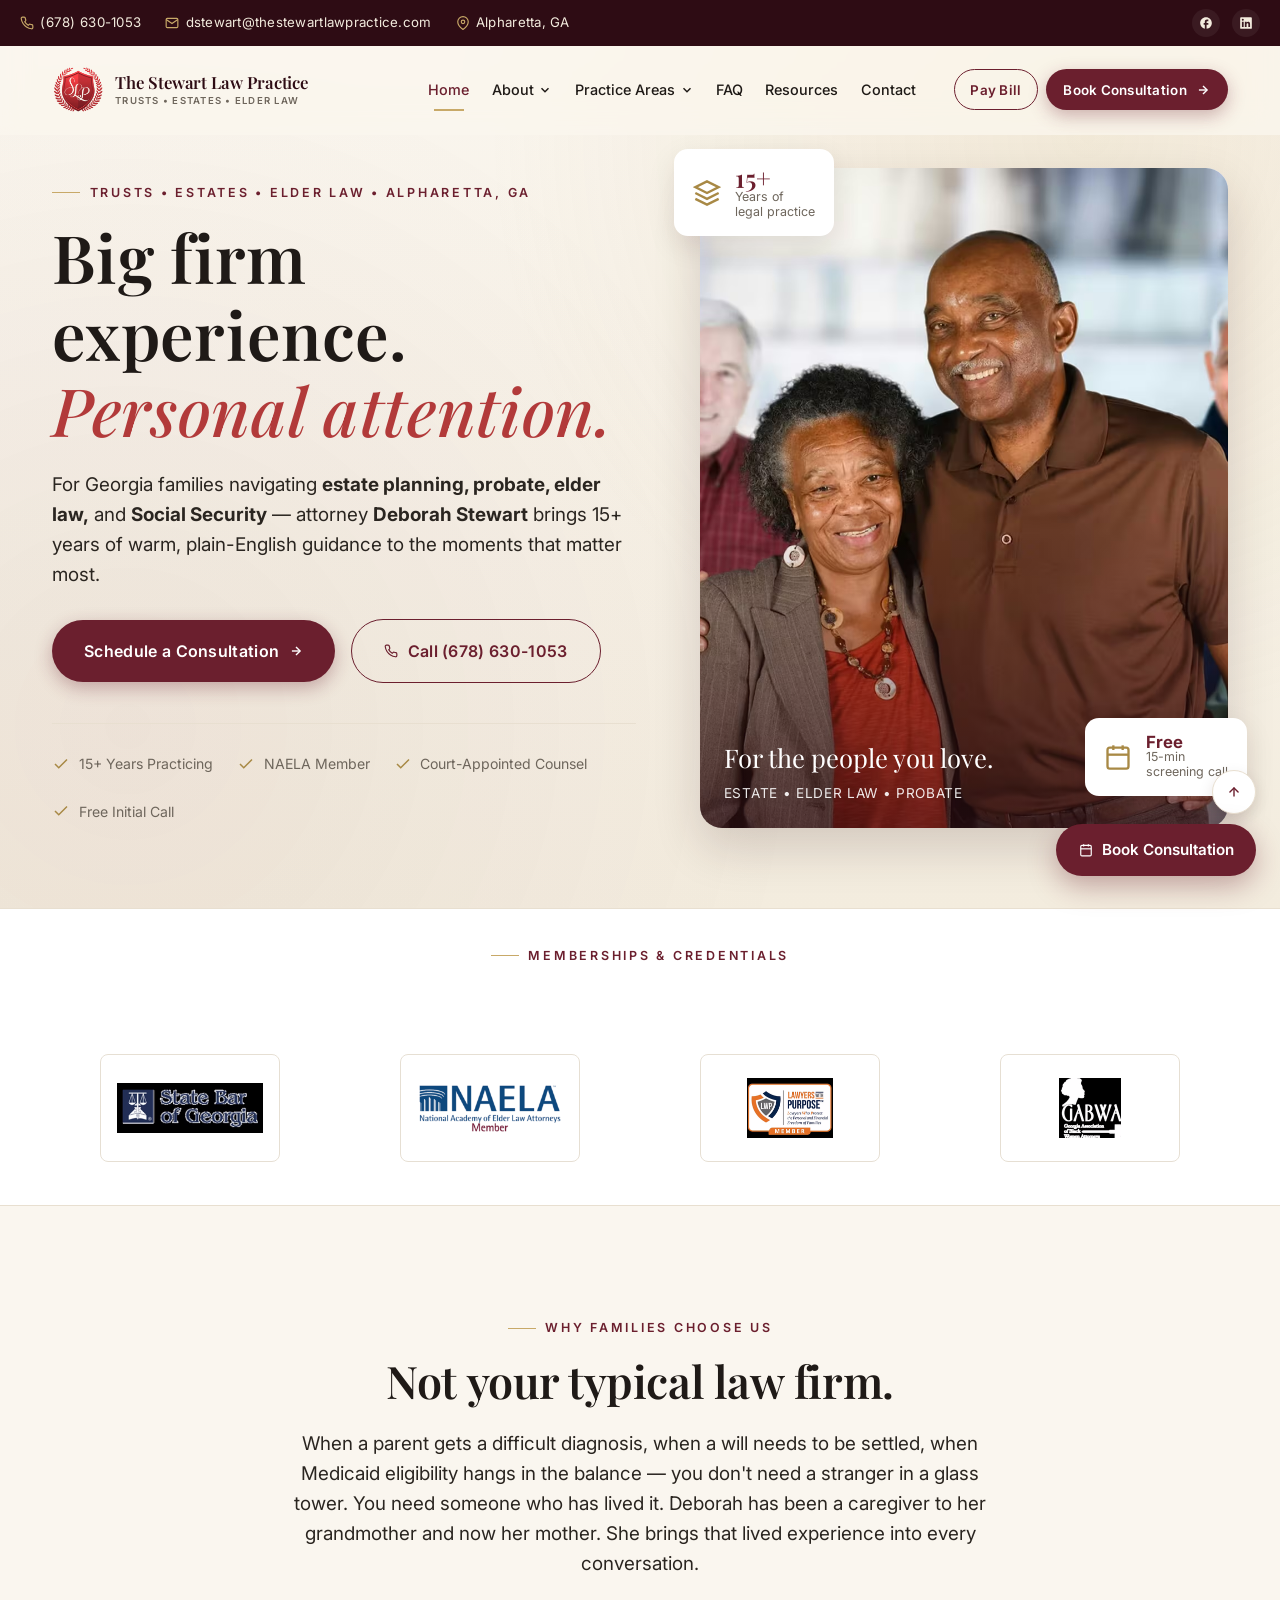
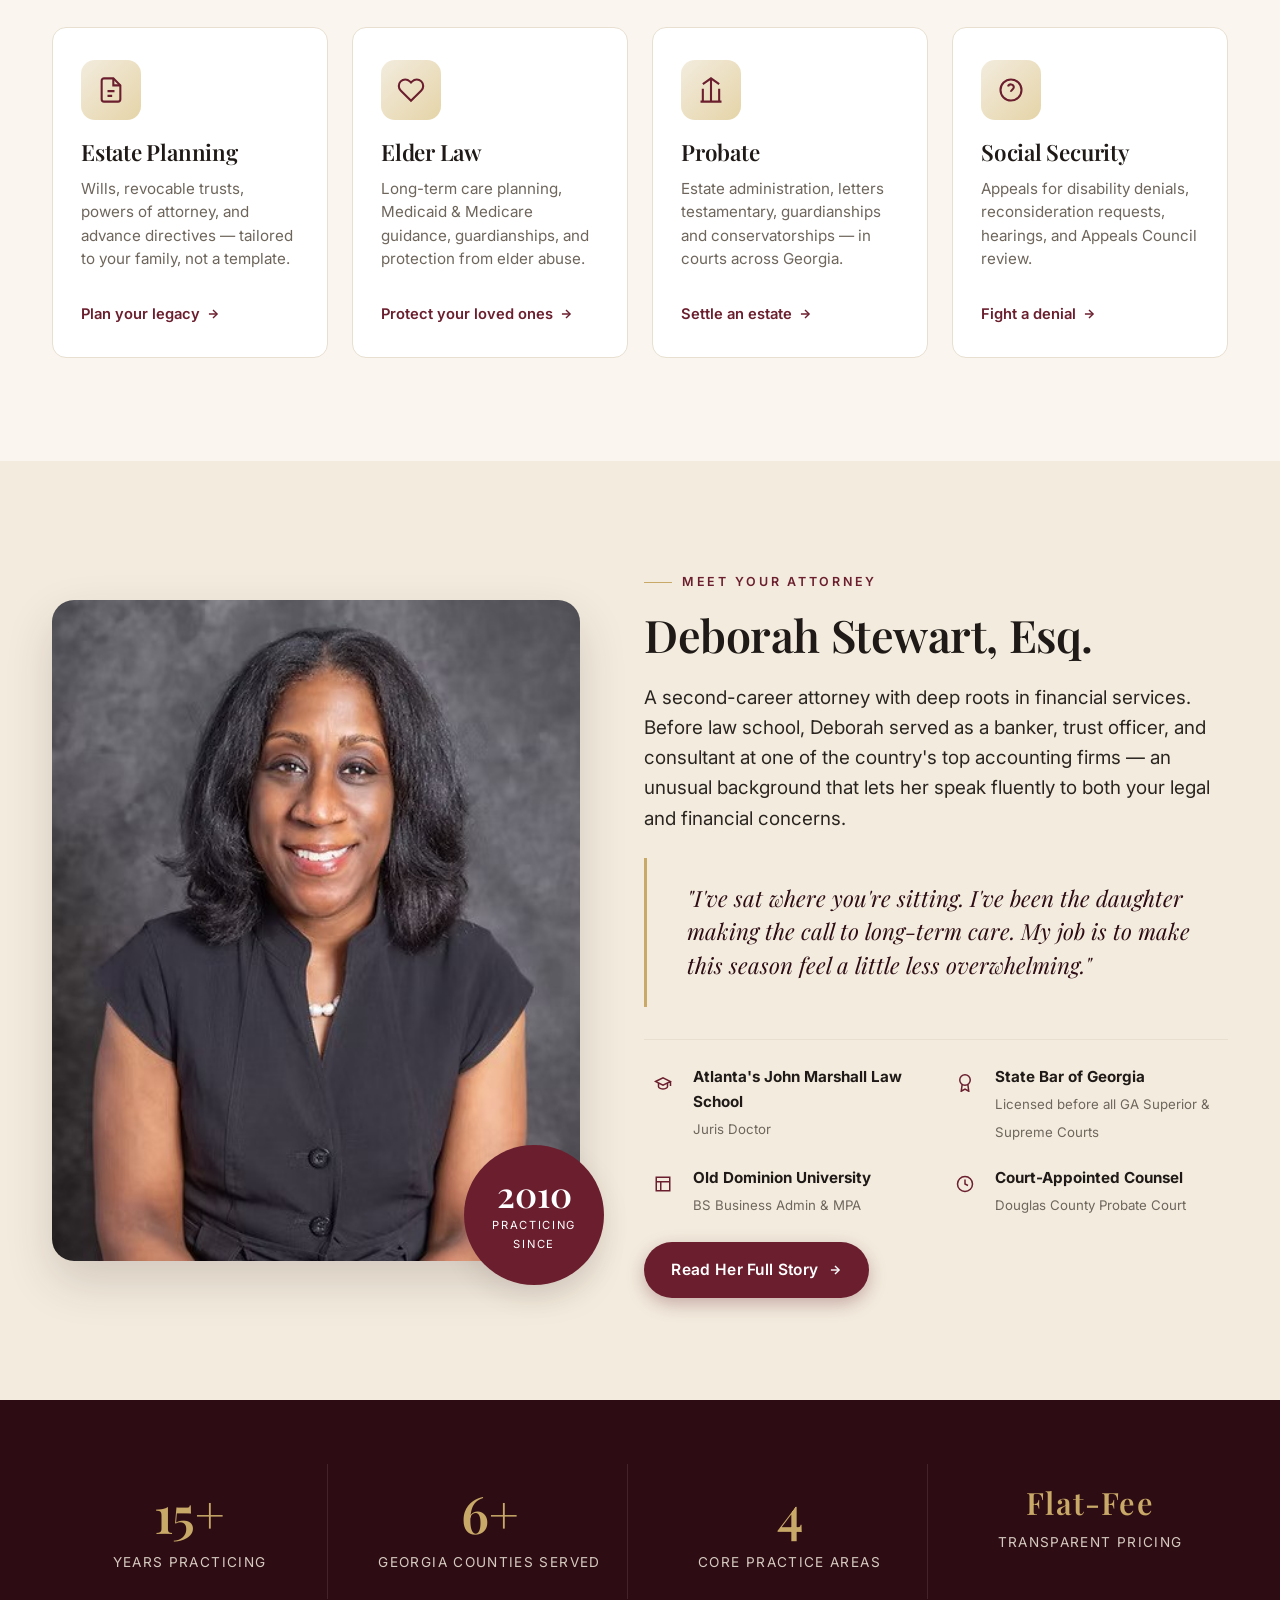
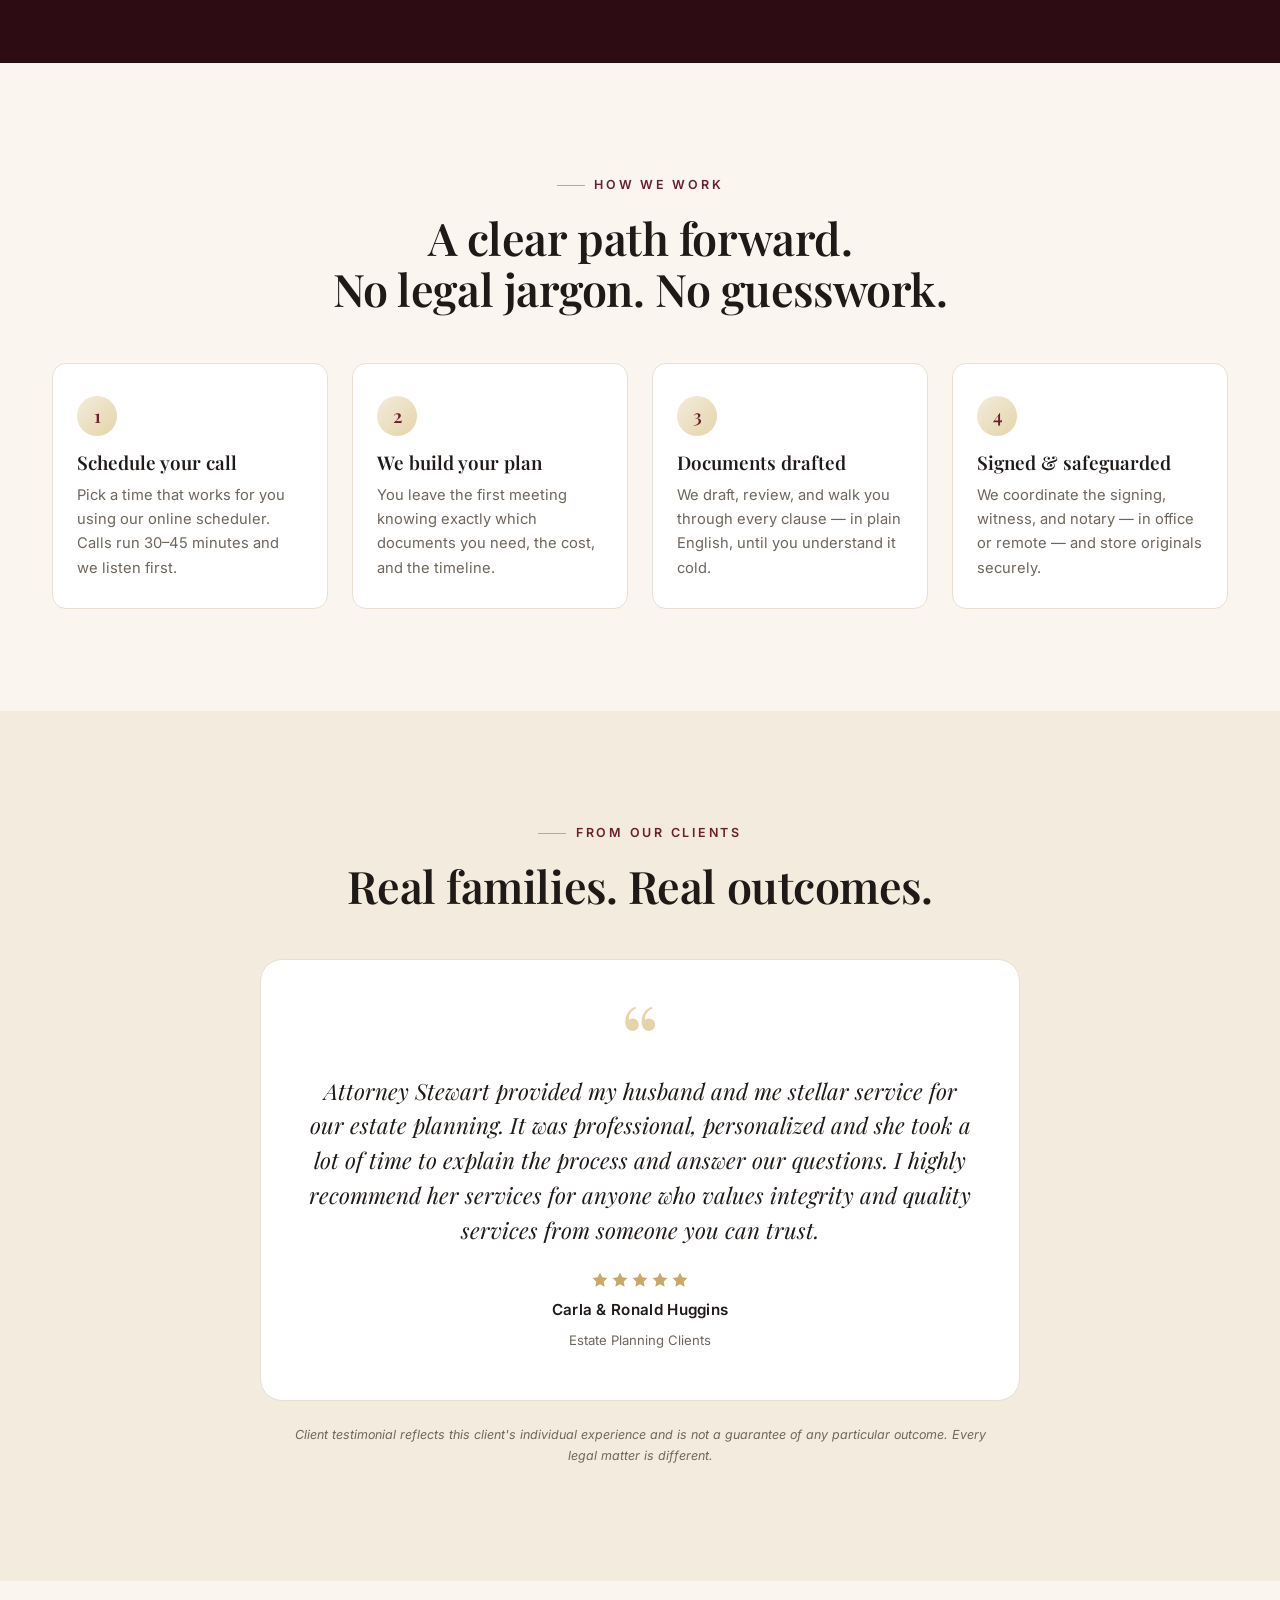
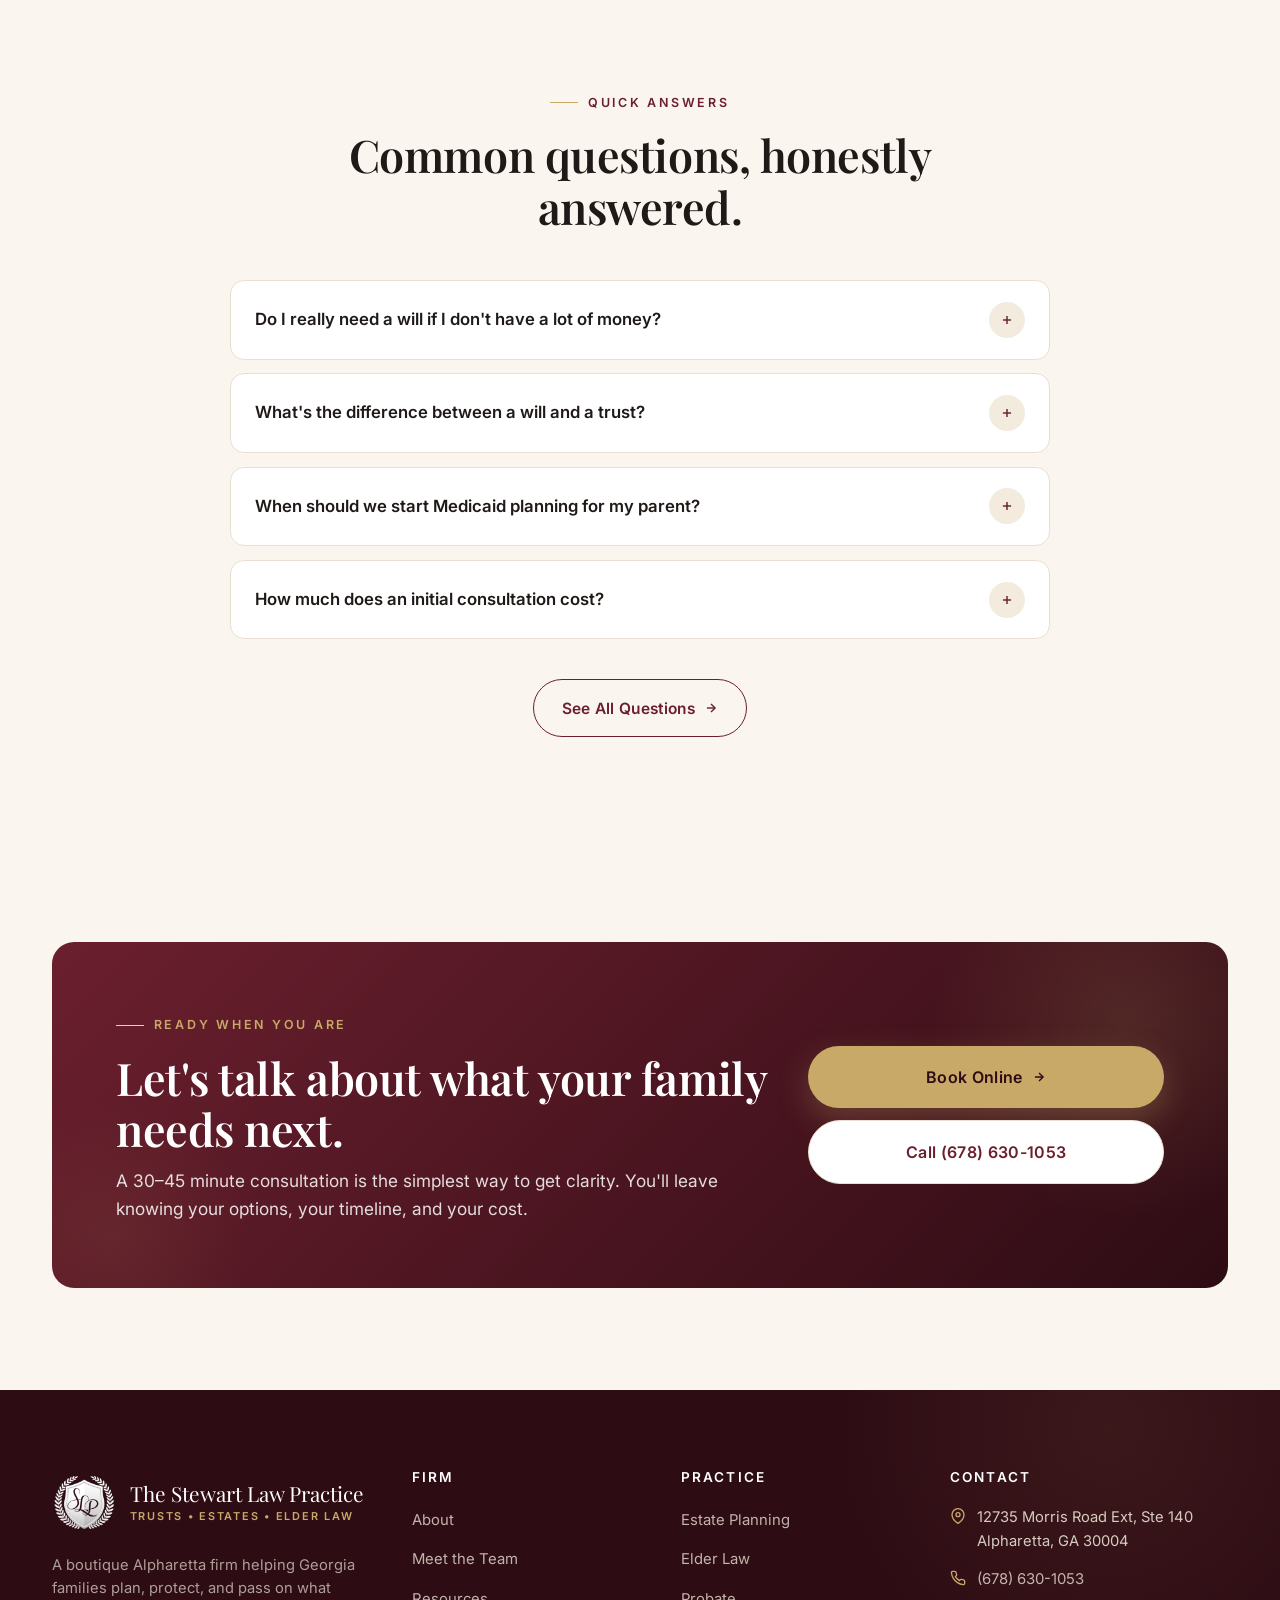
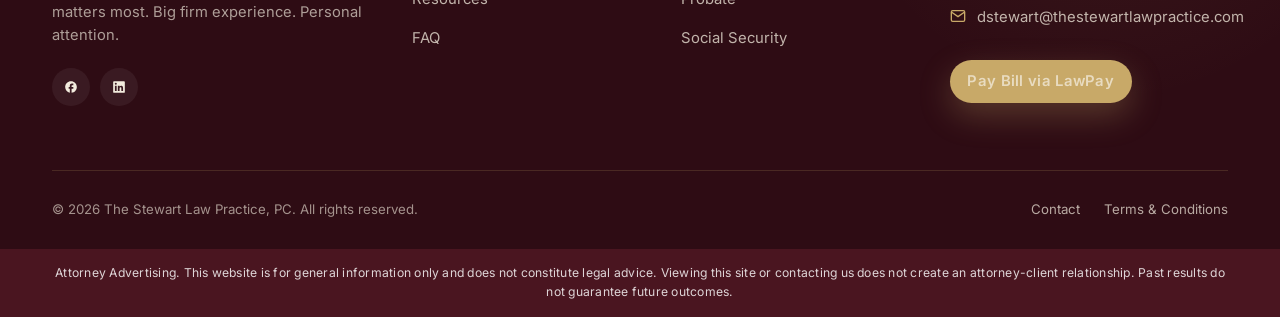
==== commit 78f59349: "Use JPG-only for deborah-stewart image (skip avif/webp picture sources) The Pillow-encoded AVIF and " ====
--- a/index.html
+++ b/index.html
@@ -271,8 +271,6 @@
       <div class="deborah-feature__visual reveal">
         <div class="deborah-feature__img">
           <picture>
-            <source srcset="assets/images/team/deborah-stewart.avif" type="image/avif" />
-            <source srcset="assets/images/team/deborah-stewart.webp" type="image/webp" />
             <img src="assets/images/team/deborah-stewart.jpg" alt="Attorney Deborah Stewart" loading="lazy" />
           </picture>
         </div>
--- a/assets/css/styles.css
+++ b/assets/css/styles.css
@@ -706,7 +706,7 @@
 .process { display: grid; grid-template-columns: repeat(auto-fit, minmax(220px, 1fr)); gap: 1.5rem; counter-reset: process; }
 .process__step {
   position: relative;
-  padding: 2rem 1.5rem;
+  padding: 2rem 1.5rem 1.75rem;
   background: var(--color-white);
   border-radius: var(--radius-lg);
   border: 1px solid var(--color-border);
@@ -714,17 +714,22 @@
   transition: all var(--duration);
 }
 .process__step::before {
-  content: '0' counter(process);
-  position: absolute;
-  top: 1.25rem;
-  right: 1.5rem;
+  content: counter(process);
+  display: flex;
+  align-items: center;
+  justify-content: center;
+  width: 40px;
+  height: 40px;
+  border-radius: 50%;
+  background: linear-gradient(135deg, var(--color-cream), var(--color-gold-soft));
+  color: var(--color-primary);
   font-family: var(--font-display);
-  font-size: 2.5rem;
-  color: var(--color-gold-soft);
-  line-height: 1;
+  font-size: 1.15rem;
   font-weight: 600;
-}
-.process__step:hover { background: var(--color-cream); transform: translateY(-3px); }
+  margin-bottom: 1rem;
+}
+.process__step:hover { background: var(--color-cream); transform: translateY(-3px); border-color: var(--color-gold-soft); }
+.process__step:hover::before { background: var(--color-primary); color: var(--color-white); }
 .process__step h4 { margin-top: 0; font-family: var(--font-display); font-weight: 600; font-size: 1.18rem; color: var(--color-ink); }
 .process__step p { font-size: 0.92rem; color: var(--color-muted); margin-bottom: 0; }
 
@@ -1119,14 +1124,13 @@
   font-weight: 600;
   font-size: 0.95rem;
   box-shadow: 0 10px 28px rgba(107,31,46,0.35);
-  opacity: 0;
-  transform: translateY(10px) scale(0.95);
-  visibility: hidden;
-  transition: opacity var(--duration) var(--ease), transform var(--duration) var(--ease), background var(--duration) var(--ease);
+  opacity: 1;
+  transform: translateY(0) scale(1);
+  visibility: visible;
+  transition: transform var(--duration) var(--ease), background var(--duration) var(--ease), box-shadow var(--duration) var(--ease);
   text-decoration: none;
 }
-.fab.is-visible { opacity: 1; transform: translateY(0) scale(1); visibility: visible; }
-.fab:hover { background: var(--color-primary-dark); color: var(--color-white); transform: translateY(-2px) scale(1); }
+.fab:hover { background: var(--color-primary-dark); color: var(--color-white); transform: translateY(-3px); box-shadow: 0 14px 32px rgba(107,31,46,0.45); }
 .fab svg { width: 16px; height: 16px; flex: none; }
 
 .back-to-top {
@@ -1176,4 +1180,91 @@
   .brand__mark { width: 48px; height: 48px; }
 }
 @media (max-width: 1024px) {
-  .nav__list, .+  .nav__list, .nav__cta { display: none; }
+  .nav__toggle { display: inline-flex; }
+  .nav { gap: 0.5rem; }
+  .topbar__contact { font-size: 0.78rem; gap: 0.85rem; justify-content: center; flex-wrap: wrap; }
+  .topbar__socials { display: none; }
+  .topbar__contact span:nth-child(2) { display: none; } /* hide email on tablet/mobile to save space */
+  .footer__grid { grid-template-columns: 1fr 1fr; gap: 2rem; }
+  .hero__inner { grid-template-columns: 1fr; }
+  .hero__visual { max-width: 460px; margin: 0 auto; }
+  .hero__badge--top { left: 0; }
+  .hero__badge--bottom { right: 0; }
+  .deborah-feature { grid-template-columns: 1fr; }
+  .deborah-feature__visual { max-width: 440px; margin: 0 auto; }
+  .practice-detail { grid-template-columns: 1fr; }
+  .practice-detail__aside { position: static; }
+  .cta-block__inner { grid-template-columns: 1fr; text-align: center; }
+  .cta-block__inner > * { min-width: 0; }
+  .cta-block__actions { flex-direction: row; flex-wrap: wrap; justify-content: center; }
+  .contact-grid { grid-template-columns: 1fr; gap: 1.5rem; }
+  .footer__grid { grid-template-columns: 1fr 1fr; gap: 2.5rem; }
+}
+
+@media (max-width: 900px) {
+  .hero__badge--top, .hero__badge--bottom { display: none; }
+  .footer__grid { grid-template-columns: 1fr; gap: 1.75rem; }
+  .footer__col, .footer__brand-block { min-width: 0; max-width: none; }
+  .footer__brand-name, .footer__brand-tag { white-space: normal; }
+  .footer__bottom { flex-direction: column; align-items: flex-start; gap: 1rem; }
+  .footer__contact-line { font-size: 0.88rem; word-break: break-word; }
+  .footer__contact-line a { word-break: break-word; overflow-wrap: anywhere; }
+  .deborah-feature__stamp { width: 110px; height: 110px; right: 0.75rem; bottom: 0.75rem; padding: 0.5rem; }
+  .deborah-feature__stamp-num { font-size: 1.7rem; }
+}
+
+@media (max-width: 640px) {
+  body { font-size: 16px; }
+  :root { --header-height: 72px; }
+  .hero { padding-top: calc(var(--header-height) + 2rem); }
+  .hero__cta { flex-direction: column; align-items: stretch; }
+  .hero__cta .btn { justify-content: center; }
+  .hero__trust { gap: 1rem; }
+  .deborah-feature__creds { grid-template-columns: 1fr; }
+  .fab-stack { right: 1rem; bottom: 1rem; gap: 0.5rem; }
+  .fab { padding: 0.7rem 1.1rem; font-size: 0.85rem; }
+  .back-to-top { width: 40px; height: 40px; }
+  .topbar { font-size: 0.75rem; }
+  .topbar__contact { gap: 0.5rem 1rem; }
+  .topbar__inner { padding: 0.4rem 0; }
+  .brand__name { font-size: 0.95rem; }
+  .brand__tag { font-size: 0.55rem; letter-spacing: 0.1em; }
+  .brand__mark { width: 44px; height: 44px; }
+  .brand { gap: 0.55rem; }
+  .nav__toggle { width: 40px; height: 40px; }
+  .nav__toggle svg { width: 20px; height: 20px; }
+  .container { padding: 0 1rem; }
+  .page-header { padding: calc(var(--header-height) + 2rem) 0 2.5rem; }
+  .topbar__inner { justify-content: center; }
+  .topbar__contact { gap: 0.85rem; }
+  .deborah-feature__stamp { display: none; }
+  .deborah-feature__quote { font-size: 1.15rem; padding-left: 1.5rem; }
+  .form-row { grid-template-columns: 1fr; }
+  .fab { padding: 0.75rem 1.1rem; font-size: 0.85rem; }
+  .marquee__label { padding-right: 0; border-right: 0; }
+  .practice-card { min-height: auto; padding: 1.75rem 1.5rem; }
+  .stat { border-right: 0; border-bottom: 1px solid rgba(255,255,255,0.1); padding-bottom: 1.5rem; }
+  .stat:last-child { border-bottom: 0; }
+  .contact-info, .contact-form { padding: 1.5rem; }
+  .hero__title { font-size: clamp(2rem, 8vw, 2.6rem); }
+  .deborah-feature__quote { font-size: 1.1rem; padding-left: 1.25rem; }
+  .testimonial { padding: 2rem 1.5rem; }
+  .cta-block { padding: 2rem 1.5rem; }
+  .cta-block__actions { flex-direction: column; align-items: stretch; }
+  .cta-block__actions .btn { width: 100%; }
+  .footer__socials { justify-content: flex-start; }
+  .nav__list, .nav__cta { display: none !important; }
+}
+
+@media (prefers-reduced-motion: reduce) {
+  *, *::before, *::after { animation-duration: 0.01ms !important; animation-iteration-count: 1 !important; transition-duration: 0.01ms !important; scroll-behavior: auto !important; }
+  .reveal { opacity: 1; transform: none; }
+}
+
+/* ----- 27. PRINT ----- */
+@media print {
+  .site-header, .topbar, .site-footer, .fab, .cta-block, .nav__cta { display: none !important; }
+  body { color: #000; background: #fff; }
+  a { color: #000; text-decoration: underline; }
+}
